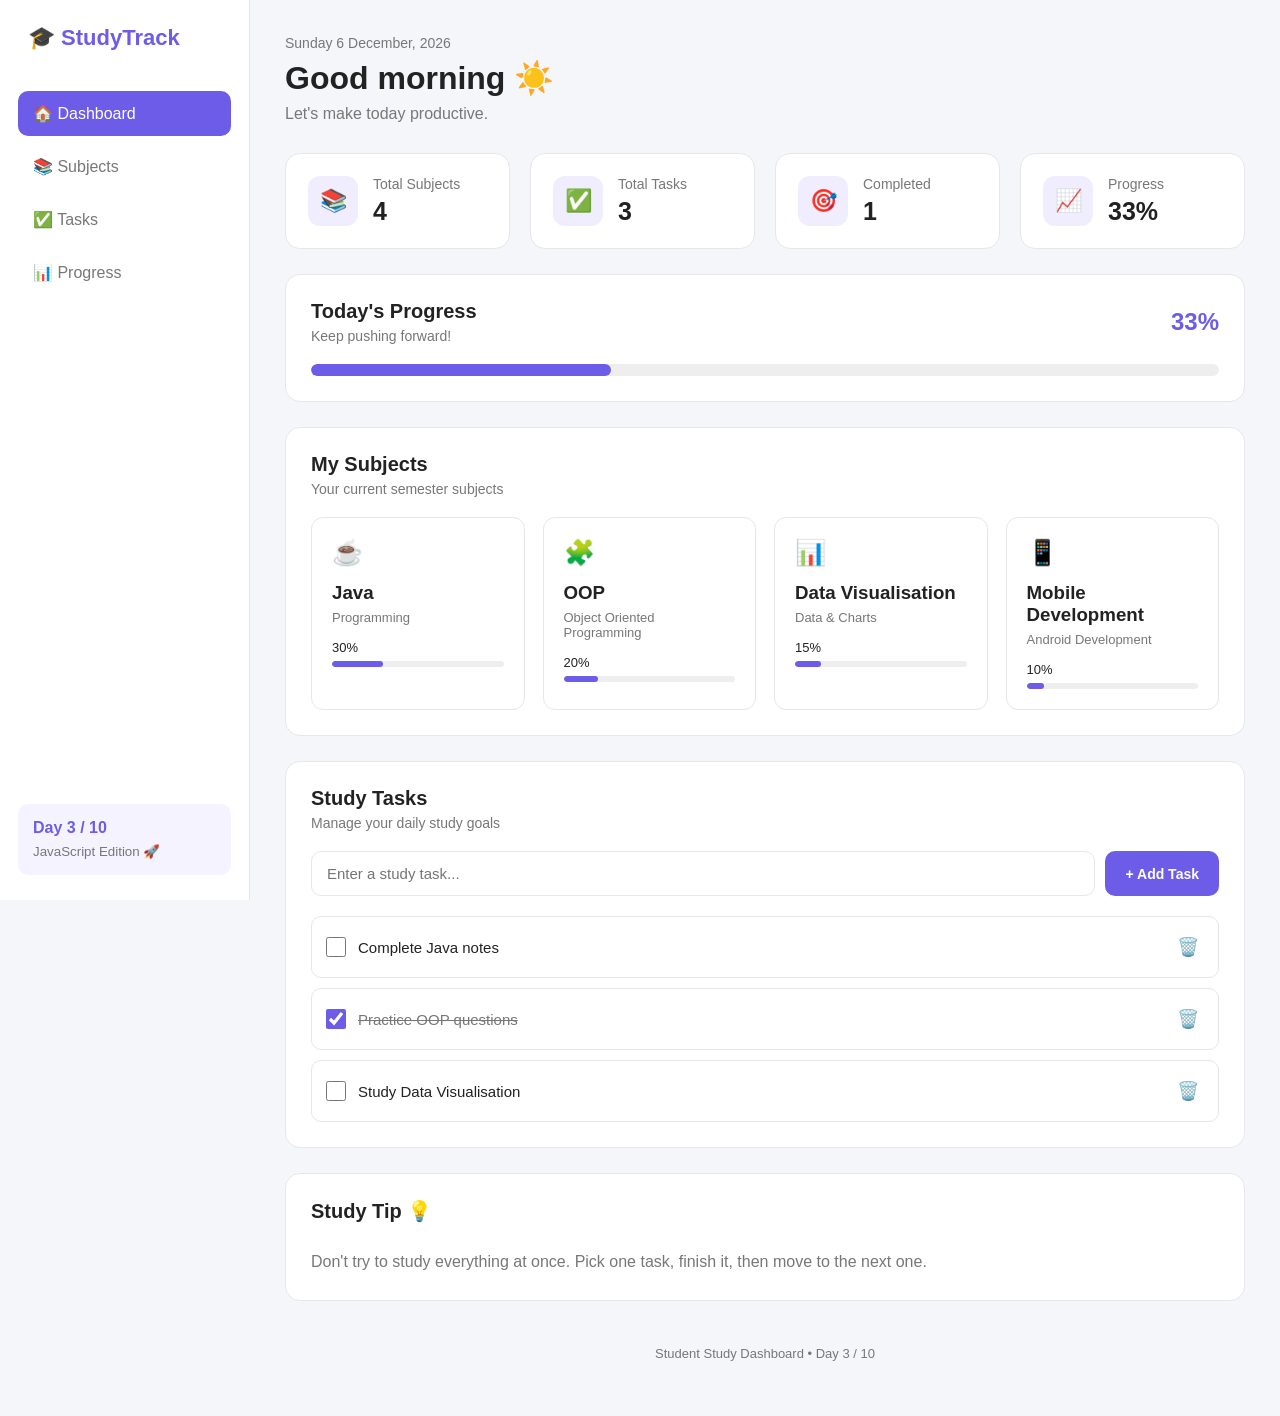
==== index.htm @ 940e969a "feat: add interactive task management with JavaScript" ====
<!DOCTYPE html>
<html lang="en">

<head>
    <meta charset="UTF-8">

    <meta name="viewport" content="width=device-width, initial-scale=1.0">

    <title>Student Study Dashboard</title>

    <link rel="stylesheet" href="css/style.css">
</head>

<body>

    <div class="dashboard">

        <!-- ================= SIDEBAR ================= -->

        <aside class="sidebar">

            <div class="logo">
                🎓 StudyTrack
            </div>

            <nav class="nav-menu">

                <a href="index.html" class="nav-link active">
                    🏠 Dashboard
                </a>

                <a href="#subjects" class="nav-link">
                    📚 Subjects
                </a>

                <a href="#tasks" class="nav-link">
                    ✅ Tasks
                </a>

                <a href="progress.html" class="nav-link">
                    📊 Progress
                </a>

            </nav>

            <div class="sidebar-footer">
                <p>Day 3 / 10</p>
                <small>JavaScript Edition 🚀</small>
            </div>

        </aside>


        <!-- ================= MAIN CONTENT ================= -->

        <main class="main-content">

            <!-- Header -->

            <header class="header">

                <div>

                    <p class="date" id="currentDate">
                        Loading date...
                    </p>

                    <h1 id="welcomeMessage">
                        Welcome back 👋
                    </h1>

                    <p class="subtitle">
                        Let's make today productive.
                    </p>

                </div>

            </header>


            <!-- ================= STATS ================= -->

            <section class="stats-grid">

                <div class="stat-card">

                    <div class="stat-icon">
                        📚
                    </div>

                    <div>
                        <p>Total Subjects</p>

                        <h2 id="subjectCount">
                            4
                        </h2>
                    </div>

                </div>


                <div class="stat-card">

                    <div class="stat-icon">
                        ✅
                    </div>

                    <div>
                        <p>Total Tasks</p>

                        <h2 id="taskCount">
                            0
                        </h2>
                    </div>

                </div>


                <div class="stat-card">

                    <div class="stat-icon">
                        🎯
                    </div>

                    <div>
                        <p>Completed</p>

                        <h2 id="completedCount">
                            0
                        </h2>
                    </div>

                </div>


                <div class="stat-card">

                    <div class="stat-icon">
                        📈
                    </div>

                    <div>
                        <p>Progress</p>

                        <h2 id="progressPercentage">
                            0%
                        </h2>
                    </div>

                </div>

            </section>


            <!-- ================= PROGRESS ================= -->

            <section class="card progress-card">

                <div class="card-header">

                    <div>

                        <h2>
                            Today's Progress
                        </h2>

                        <p>
                            Keep pushing forward!
                        </p>

                    </div>

                    <span id="progressText">
                        0%
                    </span>

                </div>

                <div class="progress-bar">

                    <div class="progress-fill" id="progressFill"></div>

                </div>

            </section>


            <!-- ================= SUBJECTS ================= -->

            <section class="card" id="subjects">

                <div class="card-header">

                    <div>

                        <h2>
                            My Subjects
                        </h2>

                        <p>
                            Your current semester subjects
                        </p>

                    </div>

                </div>


                <div class="subject-grid">

                    <div class="subject-card">

                        <div class="subject-icon">
                            ☕
                        </div>

                        <h3>
                            Java
                        </h3>

                        <p>
                            Programming
                        </p>

                        <div class="subject-progress">

                            <span>
                                30%
                            </span>

                            <div class="mini-progress">

                                <div class="mini-progress-fill" style="width: 30%"></div>

                            </div>

                        </div>

                    </div>


                    <div class="subject-card">

                        <div class="subject-icon">
                            🧩
                        </div>

                        <h3>
                            OOP
                        </h3>

                        <p>
                            Object Oriented Programming
                        </p>

                        <div class="subject-progress">

                            <span>
                                20%
                            </span>

                            <div class="mini-progress">

                                <div class="mini-progress-fill" style="width: 20%"></div>

                            </div>

                        </div>

                    </div>


                    <div class="subject-card">

                        <div class="subject-icon">
                            📊
                        </div>

                        <h3>
                            Data Visualisation
                        </h3>

                        <p>
                            Data & Charts
                        </p>

                        <div class="subject-progress">

                            <span>
                                15%
                            </span>

                            <div class="mini-progress">

                                <div class="mini-progress-fill" style="width: 15%"></div>

                            </div>

                        </div>

                    </div>


                    <div class="subject-card">

                        <div class="subject-icon">
                            📱
                        </div>

                        <h3>
                            Mobile Development
                        </h3>

                        <p>
                            Android Development
                        </p>

                        <div class="subject-progress">

                            <span>
                                10%
                            </span>

                            <div class="mini-progress">

                                <div class="mini-progress-fill" style="width: 10%"></div>

                            </div>

                        </div>

                    </div>

                </div>

            </section>


            <!-- ================= TASKS ================= -->

            <section class="card" id="tasks">

                <div class="card-header">

                    <div>

                        <h2>
                            Study Tasks
                        </h2>

                        <p>
                            Manage your daily study goals
                        </p>

                    </div>

                </div>


                <!-- Add Task -->

                <div class="task-input-container">

                    <input type="text" id="taskInput" placeholder="Enter a study task...">

                    <button id="addTaskButton" class="primary-button">
                        + Add Task
                    </button>

                </div>


                <!-- Task List -->

                <div id="taskList" class="task-list">

                </div>

                <p id="emptyMessage" class="empty-message">
                    No tasks yet. Add your first study task! 📚
                </p>

            </section>


            <!-- ================= QUICK INFO ================= -->

            <section class="card">

                <div class="card-header">

                    <div>

                        <h2>
                            Study Tip 💡
                        </h2>

                    </div>

                </div>

                <p class="study-tip">
                    Don't try to study everything at once.
                    Pick one task, finish it, then move to
                    the next one.
                </p>

            </section>


            <footer class="footer">

                <p>
                    Student Study Dashboard • Day 3 / 10
                </p>

            </footer>

        </main>

    </div>


    <!-- JavaScript -->

    <script src="js/script.js"></script>

</body>

</html>
---- css/style.css ----
/* =====================================================
   RESET
===================================================== */

* {
    margin: 0;
    padding: 0;
    box-sizing: border-box;
}


/* =====================================================
   ROOT VARIABLES
===================================================== */

:root {

    --primary: #6c5ce7;
    --primary-dark: #5849d6;

    --background: #f5f6fa;

    --white: #ffffff;

    --text-primary: #222222;
    --text-secondary: #777777;

    --border: #e5e7eb;

    --success: #27ae60;

    --danger: #e74c3c;

    --sidebar-width: 250px;
}


/* =====================================================
   BODY
===================================================== */

body {

    font-family:
        Arial,
        Helvetica,
        sans-serif;

    background: var(--background);

    color: var(--text-primary);

    min-height: 100vh;
}


/* =====================================================
   DASHBOARD LAYOUT
===================================================== */

.dashboard {

    display: flex;

    min-height: 100vh;
}


/* =====================================================
   SIDEBAR
===================================================== */

.sidebar {

    width: var(--sidebar-width);

    background: var(--white);

    border-right:
        1px solid var(--border);

    padding: 25px 18px;

    display: flex;

    flex-direction: column;

    position: fixed;

    top: 0;

    left: 0;

    bottom: 0;
}


/* =====================================================
   LOGO
===================================================== */

.logo {

    font-size: 22px;

    font-weight: 700;

    color: var(--primary);

    margin-bottom: 40px;

    padding-left: 10px;
}


/* =====================================================
   NAVIGATION
===================================================== */

.nav-menu {

    display: flex;

    flex-direction: column;

    gap: 8px;
}


.nav-link {

    text-decoration: none;

    color: var(--text-secondary);

    padding: 13px 15px;

    border-radius: 10px;

    transition:
        0.2s ease;
}


.nav-link:hover {

    background:
        #f0edff;

    color:
        var(--primary);
}


.nav-link.active {

    background:
        var(--primary);

    color:
        var(--white);
}


/* =====================================================
   SIDEBAR FOOTER
===================================================== */

.sidebar-footer {

    margin-top: auto;

    padding: 15px;

    background:
        #f5f3ff;

    border-radius: 10px;

    color:
        var(--primary);
}


.sidebar-footer p {

    font-weight: 600;

    margin-bottom: 5px;
}


.sidebar-footer small {

    color:
        var(--text-secondary);
}


/* =====================================================
   MAIN CONTENT
===================================================== */

.main-content {

    margin-left:
        var(--sidebar-width);

    width:
        calc(100% - var(--sidebar-width));

    padding:
        35px;

    max-width:
        1500px;
}


/* =====================================================
   HEADER
===================================================== */

.header {

    margin-bottom: 30px;
}


.date {

    color:
        var(--text-secondary);

    font-size: 14px;

    margin-bottom: 8px;
}


.header h1 {

    font-size: 32px;

    margin-bottom: 8px;
}


.subtitle {

    color:
        var(--text-secondary);
}


/* =====================================================
   STATS
===================================================== */

.stats-grid {

    display: grid;

    grid-template-columns:
        repeat(4, 1fr);

    gap: 20px;

    margin-bottom: 25px;
}


.stat-card {

    background:
        var(--white);

    padding: 22px;

    border-radius: 15px;

    border:
        1px solid var(--border);

    display: flex;

    align-items: center;

    gap: 15px;

    transition:
        transform 0.2s ease,
        box-shadow 0.2s ease;
}


.stat-card:hover {

    transform:
        translateY(-3px);

    box-shadow:
        0 10px 25px rgba(0, 0, 0, 0.06);
}


.stat-icon {

    width: 50px;

    height: 50px;

    display: flex;

    align-items: center;

    justify-content: center;

    background:
        #f0edff;

    border-radius: 12px;

    font-size: 22px;
}


.stat-card p {

    color:
        var(--text-secondary);

    font-size: 14px;

    margin-bottom: 5px;
}


.stat-card h2 {

    font-size: 25px;
}


/* =====================================================
   CARD
===================================================== */

.card {

    background:
        var(--white);

    padding: 25px;

    border-radius: 15px;

    border:
        1px solid var(--border);

    margin-bottom: 25px;
}


.card-header {

    display: flex;

    justify-content: space-between;

    align-items: center;

    margin-bottom: 20px;
}


.card-header h2 {

    font-size: 20px;

    margin-bottom: 5px;
}


.card-header p {

    color:
        var(--text-secondary);

    font-size: 14px;
}


/* =====================================================
   PROGRESS
===================================================== */

.progress-card {

    margin-bottom: 25px;
}


#progressText {

    font-size: 24px;

    font-weight: 700;

    color:
        var(--primary);
}


.progress-bar {

    width: 100%;

    height: 12px;

    background:
        #eeeeee;

    border-radius: 20px;

    overflow: hidden;
}


.progress-fill {

    height: 100%;

    width: 0%;

    background:
        var(--primary);

    border-radius: 20px;

    transition:
        width 0.4s ease;
}


/* =====================================================
   SUBJECTS
===================================================== */

.subject-grid {

    display: grid;

    grid-template-columns:
        repeat(4, 1fr);

    gap: 18px;
}


.subject-card {

    padding: 20px;

    border:
        1px solid var(--border);

    border-radius: 12px;

    transition:
        0.2s ease;
}


.subject-card:hover {

    transform:
        translateY(-3px);

    border-color:
        var(--primary);
}


.subject-icon {

    font-size: 25px;

    margin-bottom: 15px;
}


.subject-card h3 {

    margin-bottom: 6px;
}


.subject-card p {

    color:
        var(--text-secondary);

    font-size: 13px;

    margin-bottom: 15px;
}


.subject-progress {

    display: flex;

    flex-direction: column;

    gap: 6px;

    font-size: 13px;
}


.mini-progress {

    width: 100%;

    height: 6px;

    background:
        #eeeeee;

    border-radius: 10px;

    overflow: hidden;
}


.mini-progress-fill {

    height: 100%;

    background:
        var(--primary);

    border-radius: 10px;
}


/* =====================================================
   TASK INPUT
===================================================== */

.task-input-container {

    display: flex;

    gap: 10px;

    margin-bottom: 20px;
}


#taskInput {

    flex: 1;

    padding: 13px 15px;

    border:
        1px solid var(--border);

    border-radius: 10px;

    outline: none;

    font-size: 15px;
}


#taskInput:focus {

    border-color:
        var(--primary);
}


.primary-button {

    border: none;

    background:
        var(--primary);

    color:
        var(--white);

    padding:
        0 20px;

    border-radius: 10px;

    cursor: pointer;

    font-size: 14px;

    font-weight: 600;

    transition:
        0.2s ease;
}


.primary-button:hover {

    background:
        var(--primary-dark);
}


/* =====================================================
   TASK LIST
===================================================== */

.task-list {

    display: flex;

    flex-direction: column;

    gap: 10px;
}


.task-item {

    display: flex;

    align-items: center;

    gap: 12px;

    padding: 14px;

    border:
        1px solid var(--border);

    border-radius: 10px;

    transition:
        0.2s ease;
}


.task-item:hover {

    background:
        #fafafa;
}


.task-checkbox {

    width: 20px;

    height: 20px;

    cursor: pointer;

    accent-color:
        var(--primary);
}


.task-title {

    flex: 1;

    font-size: 15px;
}


.task-item.completed .task-title {

    text-decoration:
        line-through;

    color:
        var(--text-secondary);
}


.delete-task {

    border: none;

    background: transparent;

    color:
        var(--danger);

    cursor: pointer;

    font-size: 18px;

    padding: 5px;
}


.delete-task:hover {

    opacity: 0.7;
}


.empty-message {

    text-align: center;

    color:
        var(--text-secondary);

    padding: 20px;

    display: none;
}


/* =====================================================
   STUDY TIP
===================================================== */

.study-tip {

    line-height: 1.7;

    color:
        var(--text-secondary);
}


/* =====================================================
   FOOTER
===================================================== */

.footer {

    text-align: center;

    color:
        var(--text-secondary);

    padding:
        20px;

    font-size: 13px;
}


/* =====================================================
   RESPONSIVE DESIGN
===================================================== */

@media (max-width: 1100px) {

    .stats-grid {

        grid-template-columns:
            repeat(2, 1fr);
    }


    .subject-grid {

        grid-template-columns:
            repeat(2, 1fr);
    }

}


@media (max-width: 768px) {

    .sidebar {

        position: relative;

        width: 100%;

        height: auto;

        border-right: none;

        border-bottom:
            1px solid var(--border);
    }


    .dashboard {

        flex-direction: column;
    }


    .main-content {

        margin-left: 0;

        width: 100%;

        padding: 20px;
    }


    .nav-menu {

        flex-direction: row;

        flex-wrap: wrap;
    }


    .sidebar-footer {

        margin-top: 20px;
    }

}


@media (max-width: 600px) {

    .stats-grid {

        grid-template-columns:
            1fr;
    }


    .subject-grid {

        grid-template-columns:
            1fr;
    }


    .task-input-container {

        flex-direction: column;
    }


    .primary-button {

        padding: 13px;
    }


    .header h1 {

        font-size: 25px;
    }


    .card {

        padding: 18px;
    }

}
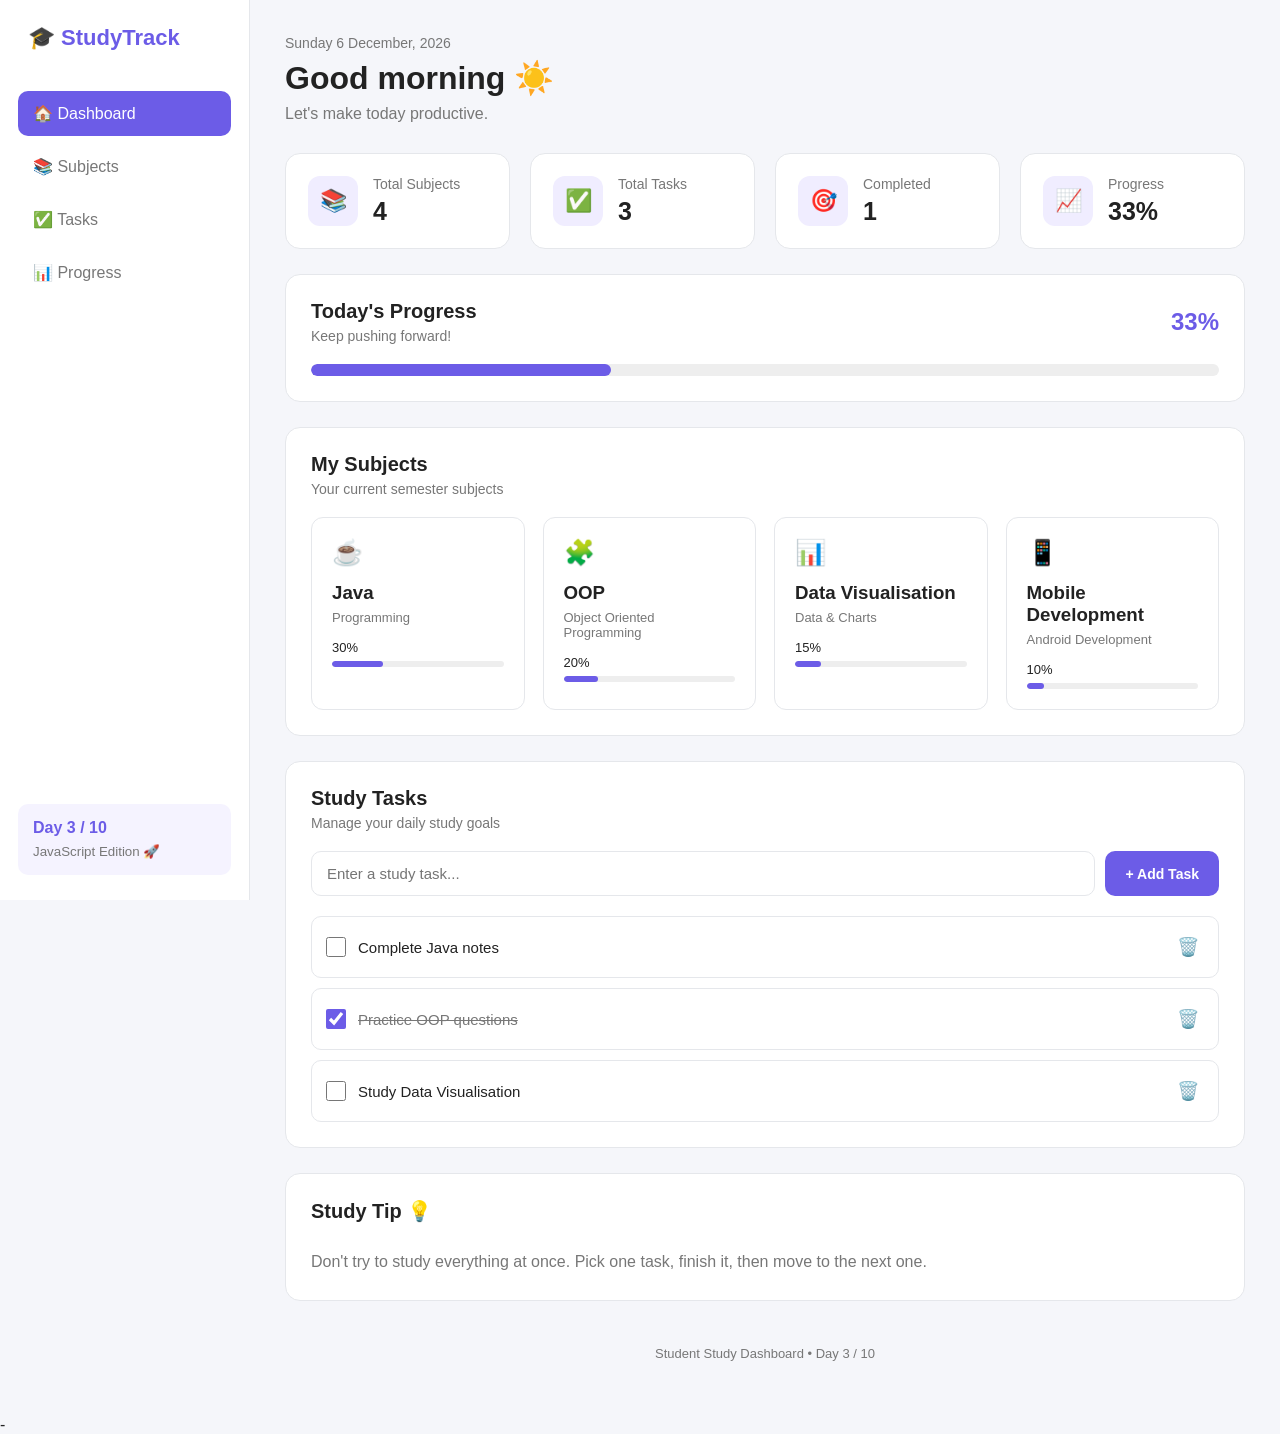
==== commit 31c7af23: "feat: add JavaScript task management and progress tracking" ====
--- a/index.htm
+++ b/index.htm
@@ -427,4 +427,4 @@
 
 </body>
 
-</html>+</html>-
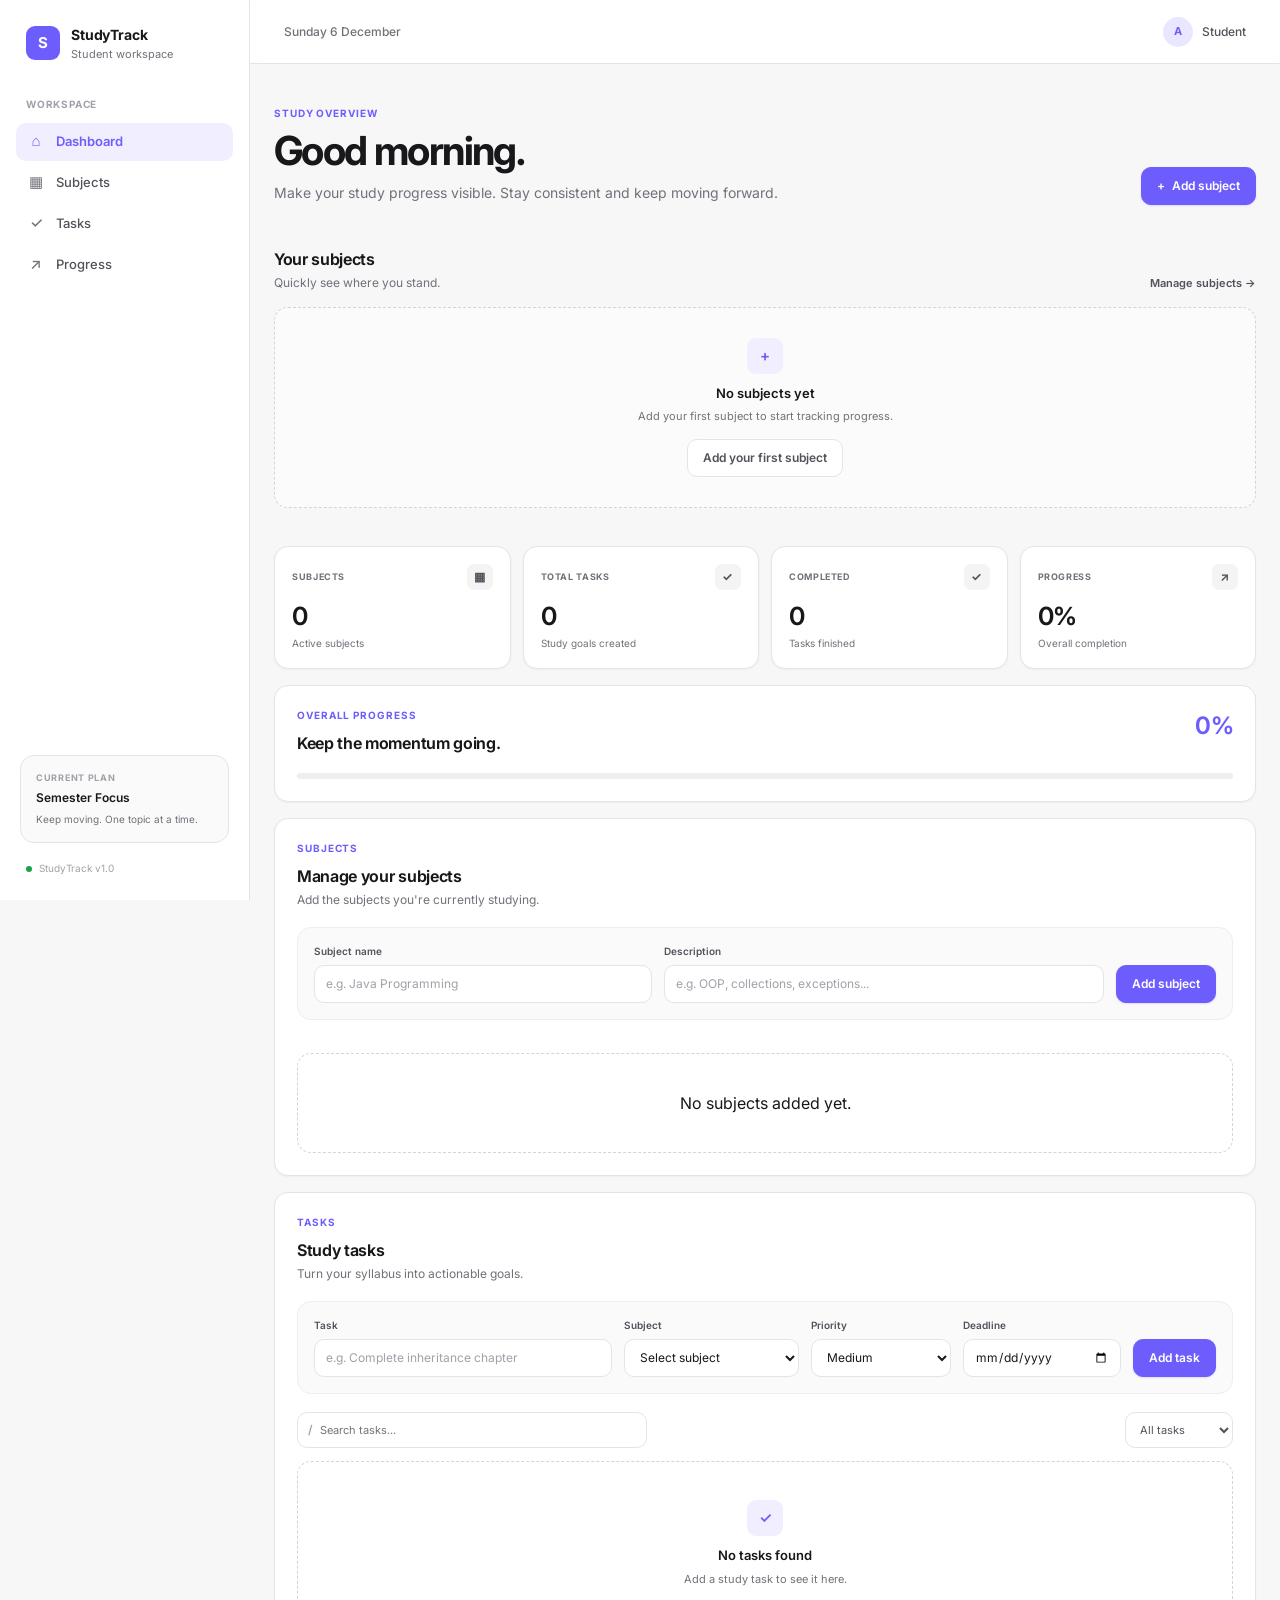
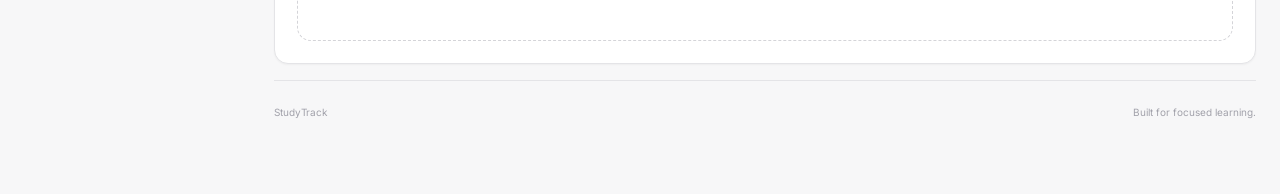
==== commit 7510566f: "feat: add progress tracking page" ====
--- a/index.htm
+++ b/index.htm
@@ -6,425 +6,649 @@
 
     <meta name="viewport" content="width=device-width, initial-scale=1.0">
 
-    <title>Student Study Dashboard</title>
+    <meta name="description" content="Student Study Dashboard - Organize subjects, tasks and study progress.">
+
+    <title>StudyTrack — Student Dashboard</title>
+
+    <link rel="preconnect" href="https://fonts.googleapis.com">
+
+    <link rel="preconnect" href="https://fonts.gstatic.com" crossorigin>
+
+    <link href="https://fonts.googleapis.com/css2?family=Inter:wght@400;500;600;700&display=swap" rel="stylesheet">
 
     <link rel="stylesheet" href="css/style.css">
 </head>
 
+
 <body>
 
-    <div class="dashboard">
+    <div class="app">
+
 
         <!-- ================= SIDEBAR ================= -->
 
         <aside class="sidebar">
 
-            <div class="logo">
-                🎓 StudyTrack
+            <div class="brand">
+
+                <div class="brand-mark">
+                    S
+                </div>
+
+                <div>
+
+                    <strong>
+                        StudyTrack
+                    </strong>
+
+                    <span>
+                        Student workspace
+                    </span>
+
+                </div>
+
             </div>
 
-            <nav class="nav-menu">
-
-                <a href="index.html" class="nav-link active">
-                    🏠 Dashboard
+
+            <nav class="navigation">
+
+                <p class="nav-label">
+                    WORKSPACE
+                </p>
+
+                <a href="#dashboard" class="nav-item active">
+                    <span>⌂</span>
+                    Dashboard
                 </a>
 
-                <a href="#subjects" class="nav-link">
-                    📚 Subjects
+
+                <a href="#subjects" class="nav-item">
+                    <span>▦</span>
+                    Subjects
                 </a>
 
-                <a href="#tasks" class="nav-link">
-                    ✅ Tasks
+
+                <a href="#tasks" class="nav-item">
+                    <span>✓</span>
+                    Tasks
                 </a>
 
-                <a href="progress.html" class="nav-link">
-                    📊 Progress
+
+                <a href="progress.html" class="nav-item">
+                    <span>↗</span>
+                    Progress
                 </a>
 
             </nav>
 
-            <div class="sidebar-footer">
-                <p>Day 3 / 10</p>
-                <small>JavaScript Edition 🚀</small>
+
+            <div class="sidebar-bottom">
+
+                <div class="semester-card">
+
+                    <span>
+                        CURRENT PLAN
+                    </span>
+
+                    <strong>
+                        Semester Focus
+                    </strong>
+
+                    <small>
+                        Keep moving. One topic at a time.
+                    </small>
+
+                </div>
+
+
+                <div class="sidebar-footer">
+
+                    <span class="status-dot"></span>
+
+                    <span>
+                        StudyTrack v1.0
+                    </span>
+
+                </div>
+
             </div>
 
         </aside>
 
 
-        <!-- ================= MAIN CONTENT ================= -->
-
-        <main class="main-content">
-
-            <!-- Header -->
-
-            <header class="header">
-
-                <div>
-
-                    <p class="date" id="currentDate">
-                        Loading date...
-                    </p>
-
-                    <h1 id="welcomeMessage">
-                        Welcome back 👋
-                    </h1>
-
-                    <p class="subtitle">
-                        Let's make today productive.
-                    </p>
+
+        <!-- ================= MAIN ================= -->
+
+        <main class="main">
+
+
+            <!-- ================= TOPBAR ================= -->
+
+            <header class="topbar">
+
+                <button class="mobile-menu" id="mobileMenu" aria-label="Open menu">
+                    ☰
+                </button>
+
+
+                <div class="topbar-title">
+
+                    <span id="currentDate">
+                        Loading...
+                    </span>
 
                 </div>
 
+
+                <button class="profile-button" type="button">
+
+                    <span class="avatar">
+                        A
+                    </span>
+
+                    <span class="profile-name">
+                        Student
+                    </span>
+
+                </button>
+
             </header>
 
 
-            <!-- ================= STATS ================= -->
-
-            <section class="stats-grid">
-
-                <div class="stat-card">
-
-                    <div class="stat-icon">
-                        📚
-                    </div>
+
+            <!-- ================= CONTENT ================= -->
+
+            <div class="content">
+
+
+                <!-- ================= HERO ================= -->
+
+                <section class="welcome" id="dashboard">
 
                     <div>
-                        <p>Total Subjects</p>
-
-                        <h2 id="subjectCount">
-                            4
-                        </h2>
-                    </div>
-
-                </div>
-
-
-                <div class="stat-card">
-
-                    <div class="stat-icon">
-                        ✅
-                    </div>
-
-                    <div>
-                        <p>Total Tasks</p>
-
-                        <h2 id="taskCount">
+
+                        <span class="eyebrow">
+                            STUDY OVERVIEW
+                        </span>
+
+                        <h1 id="welcomeMessage">
+                            Good evening.
+                        </h1>
+
+                        <p>
+                            Make your study progress visible.
+                            Stay consistent and keep moving forward.
+                        </p>
+
+                    </div>
+
+
+                    <button class="primary-button" id="heroAddSubject">
+                        <span>+</span>
+                        Add subject
+                    </button>
+
+                </section>
+
+
+
+                <!-- ================= SUBJECTS ================= -->
+
+                <section class="section">
+
+
+                    <div class="section-heading">
+
+                        <div>
+
+                            <h2>
+                                Your subjects
+                            </h2>
+
+                            <p>
+                                Quickly see where you stand.
+                            </p>
+
+                        </div>
+
+
+                        <a href="#subjects" class="text-button">
+                            Manage subjects →
+                        </a>
+
+                    </div>
+
+
+                    <div class="subject-grid" id="quickSubjectList">
+                    </div>
+
+
+                    <div class="empty-state" id="quickEmptyMessage">
+
+                        <div class="empty-icon">
+                            +
+                        </div>
+
+                        <strong>
+                            No subjects yet
+                        </strong>
+
+                        <p>
+                            Add your first subject to start tracking progress.
+                        </p>
+
+                        <button class="secondary-button" id="emptyAddSubject">
+                            Add your first subject
+                        </button>
+
+                    </div>
+
+                </section>
+
+
+
+                <!-- ================= STATS ================= -->
+
+                <section class="stats-grid">
+
+
+                    <article class="stat-card">
+
+                        <div class="stat-top">
+
+                            <span>
+                                SUBJECTS
+                            </span>
+
+                            <span class="stat-icon">
+                                ▦
+                            </span>
+
+                        </div>
+
+                        <strong id="subjectCount">
                             0
-                        </h2>
-                    </div>
-
-                </div>
-
-
-                <div class="stat-card">
-
-                    <div class="stat-icon">
-                        🎯
-                    </div>
-
-                    <div>
-                        <p>Completed</p>
-
-                        <h2 id="completedCount">
+                        </strong>
+
+                        <p>
+                            Active subjects
+                        </p>
+
+                    </article>
+
+
+                    <article class="stat-card">
+
+                        <div class="stat-top">
+
+                            <span>
+                                TOTAL TASKS
+                            </span>
+
+                            <span class="stat-icon">
+                                ✓
+                            </span>
+
+                        </div>
+
+                        <strong id="taskCount">
                             0
-                        </h2>
-                    </div>
-
-                </div>
-
-
-                <div class="stat-card">
-
-                    <div class="stat-icon">
-                        📈
-                    </div>
-
-                    <div>
-                        <p>Progress</p>
-
-                        <h2 id="progressPercentage">
+                        </strong>
+
+                        <p>
+                            Study goals created
+                        </p>
+
+                    </article>
+
+
+                    <article class="stat-card">
+
+                        <div class="stat-top">
+
+                            <span>
+                                COMPLETED
+                            </span>
+
+                            <span class="stat-icon">
+                                ✓
+                            </span>
+
+                        </div>
+
+                        <strong id="completedCount">
+                            0
+                        </strong>
+
+                        <p>
+                            Tasks finished
+                        </p>
+
+                    </article>
+
+
+                    <article class="stat-card">
+
+                        <div class="stat-top">
+
+                            <span>
+                                PROGRESS
+                            </span>
+
+                            <span class="stat-icon">
+                                ↗
+                            </span>
+
+                        </div>
+
+                        <strong id="progressPercentage">
                             0%
-                        </h2>
-                    </div>
-
-                </div>
-
-            </section>
-
-
-            <!-- ================= PROGRESS ================= -->
-
-            <section class="card progress-card">
-
-                <div class="card-header">
-
-                    <div>
-
-                        <h2>
-                            Today's Progress
-                        </h2>
+                        </strong>
 
                         <p>
-                            Keep pushing forward!
+                            Overall completion
                         </p>
 
-                    </div>
-
-                    <span id="progressText">
-                        0%
-                    </span>
-
-                </div>
-
-                <div class="progress-bar">
-
-                    <div class="progress-fill" id="progressFill"></div>
-
-                </div>
-
-            </section>
-
-
-            <!-- ================= SUBJECTS ================= -->
-
-            <section class="card" id="subjects">
-
-                <div class="card-header">
-
-                    <div>
-
-                        <h2>
-                            My Subjects
-                        </h2>
+                    </article>
+
+                </section>
+
+
+
+                <!-- ================= PROGRESS ================= -->
+
+                <section class="panel">
+
+
+                    <div class="panel-header">
+
+                        <div>
+
+                            <span class="eyebrow">
+                                OVERALL PROGRESS
+                            </span>
+
+                            <h2>
+                                Keep the momentum going.
+                            </h2>
+
+                        </div>
+
+
+                        <strong id="progressText" class="progress-value">
+                            0%
+                        </strong>
+
+                    </div>
+
+
+                    <div class="progress-track">
+
+                        <div class="progress-fill" id="progressFill">
+                        </div>
+
+                    </div>
+
+                </section>
+
+
+
+                <!-- ================= MANAGE SUBJECTS ================= -->
+
+                <section class="panel" id="subjects">
+
+                    <div class="panel-header">
+
+                        <div>
+
+                            <span class="eyebrow">
+                                SUBJECTS
+                            </span>
+
+                            <h2>
+                                Manage your subjects
+                            </h2>
+
+                            <p>
+                                Add the subjects you're currently studying.
+                            </p>
+
+                        </div>
+
+                    </div>
+
+
+                    <form class="subject-form" id="subjectForm">
+
+                        <div class="input-group">
+
+                            <label for="subjectNameInput">
+                                Subject name
+                            </label>
+
+                            <input type="text" id="subjectNameInput" placeholder="e.g. Java Programming"
+                                autocomplete="off">
+
+                        </div>
+
+
+                        <div class="input-group">
+
+                            <label for="subjectDescriptionInput">
+                                Description
+                            </label>
+
+                            <input type="text" id="subjectDescriptionInput"
+                                placeholder="e.g. OOP, collections, exceptions..." autocomplete="off">
+
+                        </div>
+
+
+                        <button type="submit" class="primary-button">
+                            Add subject
+                        </button>
+
+                    </form>
+
+
+                    <div class="manage-subject-grid" id="subjectList">
+                    </div>
+
+
+                    <div class="empty-state small" id="emptySubjectMessage">
+                        No subjects added yet.
+                    </div>
+
+                </section>
+
+
+
+                <!-- ================= TASKS ================= -->
+
+                <section class="panel" id="tasks">
+
+                    <div class="panel-header">
+
+                        <div>
+
+                            <span class="eyebrow">
+                                TASKS
+                            </span>
+
+                            <h2>
+                                Study tasks
+                            </h2>
+
+                            <p>
+                                Turn your syllabus into actionable goals.
+                            </p>
+
+                        </div>
+
+                    </div>
+
+
+                    <form class="task-form" id="taskForm">
+
+                        <div class="input-group task-main-input">
+
+                            <label for="taskInput">
+                                Task
+                            </label>
+
+                            <input type="text" id="taskInput" placeholder="e.g. Complete inheritance chapter">
+
+                        </div>
+
+
+                        <div class="input-group">
+
+                            <label for="subjectInput">
+                                Subject
+                            </label>
+
+                            <select id="subjectInput">
+
+                                <option value="">
+                                    Select subject
+                                </option>
+
+                            </select>
+
+                        </div>
+
+
+                        <div class="input-group">
+
+                            <label for="priorityInput">
+                                Priority
+                            </label>
+
+                            <select id="priorityInput">
+
+                                <option value="Low">
+                                    Low
+                                </option>
+
+                                <option value="Medium" selected>
+                                    Medium
+                                </option>
+
+                                <option value="High">
+                                    High
+                                </option>
+
+                            </select>
+
+                        </div>
+
+
+                        <div class="input-group">
+
+                            <label for="deadlineInput">
+                                Deadline
+                            </label>
+
+                            <input type="date" id="deadlineInput">
+
+                        </div>
+
+
+                        <button type="submit" class="primary-button">
+                            Add task
+                        </button>
+
+                    </form>
+
+
+
+                    <!-- TASK FILTER -->
+
+                    <div class="task-toolbar">
+
+                        <div class="search-box">
+
+                            <span>
+                                /
+                            </span>
+
+                            <input type="search" id="searchInput" placeholder="Search tasks...">
+
+                        </div>
+
+
+                        <select id="filterInput">
+
+                            <option value="all">
+                                All tasks
+                            </option>
+
+                            <option value="pending">
+                                Pending
+                            </option>
+
+                            <option value="completed">
+                                Completed
+                            </option>
+
+                            <option value="high">
+                                High priority
+                            </option>
+
+                        </select>
+
+                    </div>
+
+
+                    <div class="task-list" id="taskList">
+                    </div>
+
+
+                    <div class="empty-state" id="emptyMessage">
+
+                        <div class="empty-icon">
+                            ✓
+                        </div>
+
+                        <strong>
+                            No tasks found
+                        </strong>
 
                         <p>
-                            Your current semester subjects
+                            Add a study task to see it here.
                         </p>
 
                     </div>
 
-                </div>
-
-
-                <div class="subject-grid">
-
-                    <div class="subject-card">
-
-                        <div class="subject-icon">
-                            ☕
-                        </div>
-
-                        <h3>
-                            Java
-                        </h3>
-
-                        <p>
-                            Programming
-                        </p>
-
-                        <div class="subject-progress">
-
-                            <span>
-                                30%
-                            </span>
-
-                            <div class="mini-progress">
-
-                                <div class="mini-progress-fill" style="width: 30%"></div>
-
-                            </div>
-
-                        </div>
-
-                    </div>
-
-
-                    <div class="subject-card">
-
-                        <div class="subject-icon">
-                            🧩
-                        </div>
-
-                        <h3>
-                            OOP
-                        </h3>
-
-                        <p>
-                            Object Oriented Programming
-                        </p>
-
-                        <div class="subject-progress">
-
-                            <span>
-                                20%
-                            </span>
-
-                            <div class="mini-progress">
-
-                                <div class="mini-progress-fill" style="width: 20%"></div>
-
-                            </div>
-
-                        </div>
-
-                    </div>
-
-
-                    <div class="subject-card">
-
-                        <div class="subject-icon">
-                            📊
-                        </div>
-
-                        <h3>
-                            Data Visualisation
-                        </h3>
-
-                        <p>
-                            Data & Charts
-                        </p>
-
-                        <div class="subject-progress">
-
-                            <span>
-                                15%
-                            </span>
-
-                            <div class="mini-progress">
-
-                                <div class="mini-progress-fill" style="width: 15%"></div>
-
-                            </div>
-
-                        </div>
-
-                    </div>
-
-
-                    <div class="subject-card">
-
-                        <div class="subject-icon">
-                            📱
-                        </div>
-
-                        <h3>
-                            Mobile Development
-                        </h3>
-
-                        <p>
-                            Android Development
-                        </p>
-
-                        <div class="subject-progress">
-
-                            <span>
-                                10%
-                            </span>
-
-                            <div class="mini-progress">
-
-                                <div class="mini-progress-fill" style="width: 10%"></div>
-
-                            </div>
-
-                        </div>
-
-                    </div>
-
-                </div>
-
-            </section>
-
-
-            <!-- ================= TASKS ================= -->
-
-            <section class="card" id="tasks">
-
-                <div class="card-header">
-
-                    <div>
-
-                        <h2>
-                            Study Tasks
-                        </h2>
-
-                        <p>
-                            Manage your daily study goals
-                        </p>
-
-                    </div>
-
-                </div>
-
-
-                <!-- Add Task -->
-
-                <div class="task-input-container">
-
-                    <input type="text" id="taskInput" placeholder="Enter a study task...">
-
-                    <button id="addTaskButton" class="primary-button">
-                        + Add Task
-                    </button>
-
-                </div>
-
-
-                <!-- Task List -->
-
-                <div id="taskList" class="task-list">
-
-                </div>
-
-                <p id="emptyMessage" class="empty-message">
-                    No tasks yet. Add your first study task! 📚
-                </p>
-
-            </section>
-
-
-            <!-- ================= QUICK INFO ================= -->
-
-            <section class="card">
-
-                <div class="card-header">
-
-                    <div>
-
-                        <h2>
-                            Study Tip 💡
-                        </h2>
-
-                    </div>
-
-                </div>
-
-                <p class="study-tip">
-                    Don't try to study everything at once.
-                    Pick one task, finish it, then move to
-                    the next one.
-                </p>
-
-            </section>
-
-
-            <footer class="footer">
-
-                <p>
-                    Student Study Dashboard • Day 3 / 10
-                </p>
-
-            </footer>
+                </section>
+
+
+
+                <!-- ================= FOOTER ================= -->
+
+                <footer class="footer">
+
+                    <span>
+                        StudyTrack
+                    </span>
+
+                    <span>
+                        Built for focused learning.
+                    </span>
+
+                </footer>
+
+
+            </div>
 
         </main>
 
     </div>
 
 
-    <!-- JavaScript -->
 
     <script src="js/script.js"></script>
 
 </body>
 
-</html>-+</html>
--- a/css/style.css
+++ b/css/style.css
@@ -1,6 +1,12 @@
-/* =====================================================
-   RESET
-===================================================== */
+/* =========================================================
+   STUDYTRACK — DESIGN SYSTEM
+   Modern SaaS / Productivity Dashboard
+   ========================================================= */
+
+
+/* =========================================================
+   1. RESET
+   ========================================================= */
 
 * {
     margin: 0;
@@ -8,861 +14,2564 @@
     box-sizing: border-box;
 }
 
-
-/* =====================================================
-   ROOT VARIABLES
-===================================================== */
+html {
+    scroll-behavior: smooth;
+}
+
+body {
+    min-height: 100vh;
+
+    font-family:
+        "Inter",
+        -apple-system,
+        BlinkMacSystemFont,
+        "Segoe UI",
+        sans-serif;
+
+    background: #f7f7f8;
+    color: #18181b;
+
+    line-height: 1.5;
+
+    -webkit-font-smoothing: antialiased;
+}
+
+button,
+input,
+select,
+textarea {
+    font: inherit;
+}
+
+button {
+    cursor: pointer;
+}
+
+a {
+    color: inherit;
+    text-decoration: none;
+}
+
+img {
+    max-width: 100%;
+    display: block;
+}
+
+
+/* =========================================================
+   2. DESIGN TOKENS
+   ========================================================= */
 
 :root {
 
-    --primary: #6c5ce7;
-    --primary-dark: #5849d6;
-
-    --background: #f5f6fa;
-
-    --white: #ffffff;
-
-    --text-primary: #222222;
-    --text-secondary: #777777;
-
-    --border: #e5e7eb;
-
-    --success: #27ae60;
-
-    --danger: #e74c3c;
-
-    --sidebar-width: 250px;
-}
-
-
-/* =====================================================
-   BODY
-===================================================== */
-
-body {
-
-    font-family:
-        Arial,
-        Helvetica,
-        sans-serif;
-
-    background: var(--background);
-
-    color: var(--text-primary);
-
+    /* Colors */
+
+    --bg:
+        #f7f7f8;
+
+    --surface:
+        #ffffff;
+
+    --surface-subtle:
+        #fafafa;
+
+    --border:
+        #e4e4e7;
+
+    --border-light:
+        #eeeeef;
+
+    --text:
+        #18181b;
+
+    --text-secondary:
+        #52525b;
+
+    --text-muted:
+        #71717a;
+
+    --text-light:
+        #a1a1aa;
+
+    --primary:
+        #6d5dfc;
+
+    --primary-hover:
+        #5b4cf0;
+
+    --primary-soft:
+        #f0eeff;
+
+    --success:
+        #16a34a;
+
+    --success-soft:
+        #ecfdf3;
+
+    --warning:
+        #d97706;
+
+    --warning-soft:
+        #fff7ed;
+
+    --danger:
+        #dc2626;
+
+    --danger-soft:
+        #fef2f2;
+
+
+    /* Radius */
+
+    --radius-sm:
+        6px;
+
+    --radius-md:
+        10px;
+
+    --radius-lg:
+        14px;
+
+    --radius-xl:
+        18px;
+
+
+    /* Shadows */
+
+    --shadow-sm:
+        0 1px 2px rgba(0, 0, 0, 0.04);
+
+    --shadow-md:
+        0 4px 12px rgba(0, 0, 0, 0.06);
+
+
+    /* Layout */
+
+    --sidebar-width:
+        250px;
+
+    --content-max:
+        1180px;
+
+
+    /* Motion */
+
+    --transition:
+        160ms ease;
+
+}
+
+
+/* =========================================================
+   3. APP LAYOUT
+   ========================================================= */
+
+.app {
+    display: flex;
     min-height: 100vh;
 }
 
 
-/* =====================================================
-   DASHBOARD LAYOUT
-===================================================== */
-
-.dashboard {
+/* =========================================================
+   4. SIDEBAR
+   ========================================================= */
+
+.sidebar {
+
+    position: fixed;
+
+    inset:
+        0 auto 0 0;
+
+    width:
+        var(--sidebar-width);
 
     display: flex;
-
-    min-height: 100vh;
-}
-
-
-/* =====================================================
-   SIDEBAR
-===================================================== */
-
-.sidebar {
-
-    width: var(--sidebar-width);
-
-    background: var(--white);
+    flex-direction: column;
+
+    padding:
+        24px 16px;
+
+    background:
+        var(--surface);
 
     border-right:
         1px solid var(--border);
 
-    padding: 25px 18px;
+    z-index:
+        100;
+}
+
+
+/* Brand */
+
+.brand {
 
     display: flex;
-
+    align-items: center;
+
+    gap:
+        11px;
+
+    padding:
+        0 10px;
+
+    margin-bottom:
+        34px;
+}
+
+
+.brand-mark {
+
+    width:
+        34px;
+
+    height:
+        34px;
+
+    display: grid;
+    place-items: center;
+
+    border-radius:
+        9px;
+
+    background:
+        var(--primary);
+
+    color:
+        white;
+
+    font-size:
+        15px;
+
+    font-weight:
+        700;
+}
+
+
+.brand strong {
+
+    display: block;
+
+    font-size:
+        14px;
+
+    font-weight:
+        700;
+
+    letter-spacing:
+        -0.01em;
+}
+
+
+.brand span {
+
+    display: block;
+
+    margin-top:
+        1px;
+
+    color:
+        var(--text-muted);
+
+    font-size:
+        11px;
+}
+
+
+/* Navigation */
+
+.navigation {
+    display: flex;
     flex-direction: column;
 
-    position: fixed;
-
-    top: 0;
-
-    left: 0;
-
-    bottom: 0;
-}
-
-
-/* =====================================================
-   LOGO
-===================================================== */
-
-.logo {
-
-    font-size: 22px;
-
-    font-weight: 700;
-
-    color: var(--primary);
-
-    margin-bottom: 40px;
-
-    padding-left: 10px;
-}
-
-
-/* =====================================================
-   NAVIGATION
-===================================================== */
-
-.nav-menu {
+    gap:
+        3px;
+}
+
+
+.nav-label {
+
+    margin:
+        0 10px 8px;
+
+    color:
+        var(--text-light);
+
+    font-size:
+        10px;
+
+    font-weight:
+        700;
+
+    letter-spacing:
+        0.08em;
+}
+
+
+.nav-item {
 
     display: flex;
-
-    flex-direction: column;
-
-    gap: 8px;
-}
-
-
-.nav-link {
-
-    text-decoration: none;
-
-    color: var(--text-secondary);
-
-    padding: 13px 15px;
-
-    border-radius: 10px;
+    align-items: center;
+
+    gap:
+        11px;
+
+    min-height:
+        38px;
+
+    padding:
+        0 11px;
+
+    border-radius:
+        var(--radius-md);
+
+    color:
+        var(--text-secondary);
+
+    font-size:
+        13px;
+
+    font-weight:
+        500;
 
     transition:
-        0.2s ease;
-}
-
-
-.nav-link:hover {
-
-    background:
-        #f0edff;
+        background var(--transition),
+        color var(--transition);
+}
+
+
+.nav-item span {
+
+    width:
+        18px;
+
+    display:
+        inline-grid;
+
+    place-items:
+        center;
+
+    color:
+        var(--text-muted);
+
+    font-size:
+        15px;
+}
+
+
+.nav-item:hover {
+
+    background:
+        #f4f4f5;
+
+    color:
+        var(--text);
+}
+
+
+.nav-item.active {
+
+    background:
+        var(--primary-soft);
 
     color:
         var(--primary);
-}
-
-
-.nav-link.active {
-
-    background:
+
+    font-weight:
+        600;
+}
+
+
+.nav-item.active span {
+
+    color:
         var(--primary);
-
-    color:
-        var(--white);
-}
-
-
-/* =====================================================
-   SIDEBAR FOOTER
-===================================================== */
+}
+
+
+/* Sidebar bottom */
+
+.sidebar-bottom {
+
+    margin-top:
+        auto;
+}
+
+
+.semester-card {
+
+    padding:
+        15px;
+
+    margin:
+        0 4px 18px;
+
+    border:
+        1px solid var(--border);
+
+    border-radius:
+        var(--radius-lg);
+
+    background:
+        var(--surface-subtle);
+}
+
+
+.semester-card span {
+
+    display:
+        block;
+
+    margin-bottom:
+        5px;
+
+    color:
+        var(--text-light);
+
+    font-size:
+        9px;
+
+    font-weight:
+        700;
+
+    letter-spacing:
+        0.08em;
+}
+
+
+.semester-card strong {
+
+    display:
+        block;
+
+    font-size:
+        12px;
+
+    font-weight:
+        600;
+}
+
+
+.semester-card small {
+
+    display:
+        block;
+
+    margin-top:
+        5px;
+
+    color:
+        var(--text-muted);
+
+    font-size:
+        10px;
+
+    line-height:
+        1.5;
+}
+
 
 .sidebar-footer {
 
-    margin-top: auto;
-
-    padding: 15px;
-
-    background:
-        #f5f3ff;
-
-    border-radius: 10px;
-
-    color:
-        var(--primary);
-}
-
-
-.sidebar-footer p {
-
-    font-weight: 600;
-
-    margin-bottom: 5px;
-}
-
-
-.sidebar-footer small {
-
-    color:
-        var(--text-secondary);
-}
-
-
-/* =====================================================
-   MAIN CONTENT
-===================================================== */
-
-.main-content {
+    display:
+        flex;
+
+    align-items:
+        center;
+
+    gap:
+        7px;
+
+    padding:
+        0 10px;
+
+    color:
+        var(--text-light);
+
+    font-size:
+        10px;
+}
+
+
+.status-dot {
+
+    width:
+        6px;
+
+    height:
+        6px;
+
+    border-radius:
+        50%;
+
+    background:
+        var(--success);
+}
+
+
+/* =========================================================
+   5. MAIN AREA
+   ========================================================= */
+
+.main {
+
+    width:
+        calc(100% - var(--sidebar-width));
 
     margin-left:
         var(--sidebar-width);
 
+    min-height:
+        100vh;
+}
+
+
+/* =========================================================
+   6. TOPBAR
+   ========================================================= */
+
+.topbar {
+
+    height:
+        64px;
+
+    display:
+        flex;
+
+    align-items:
+        center;
+
+    justify-content:
+        space-between;
+
+    padding:
+        0 34px;
+
+    background:
+        rgba(255, 255, 255, 0.9);
+
+    border-bottom:
+        1px solid var(--border);
+
+    position:
+        sticky;
+
+    top:
+        0;
+
+    z-index:
+        50;
+
+    backdrop-filter:
+        blur(8px);
+}
+
+
+.topbar-title {
+
+    color:
+        var(--text-muted);
+
+    font-size:
+        12px;
+
+    font-weight:
+        500;
+}
+
+
+.profile-button {
+
+    display:
+        flex;
+
+    align-items:
+        center;
+
+    gap:
+        9px;
+
+    border:
+        0;
+
+    background:
+        transparent;
+
+    color:
+        var(--text-secondary);
+
+    font-size:
+        12px;
+
+    font-weight:
+        500;
+}
+
+
+.avatar {
+
     width:
-        calc(100% - var(--sidebar-width));
+        30px;
+
+    height:
+        30px;
+
+    display:
+        grid;
+
+    place-items:
+        center;
+
+    border-radius:
+        50%;
+
+    background:
+        #e9e7ff;
+
+    color:
+        var(--primary);
+
+    font-size:
+        11px;
+
+    font-weight:
+        700;
+}
+
+
+.mobile-menu {
+
+    display:
+        none;
+
+    border:
+        0;
+
+    background:
+        transparent;
+
+    font-size:
+        21px;
+
+    color:
+        var(--text);
+}
+
+
+/* =========================================================
+   7. CONTENT
+   ========================================================= */
+
+.content {
+
+    width:
+        min(calc(100% - 48px),
+            var(--content-max));
+
+    margin:
+        0 auto;
 
     padding:
-        35px;
+        42px 0 50px;
+}
+
+
+/* =========================================================
+   8. WELCOME / HERO
+   ========================================================= */
+
+.welcome {
+
+    display:
+        flex;
+
+    align-items:
+        flex-end;
+
+    justify-content:
+        space-between;
+
+    gap:
+        30px;
+
+    margin-bottom:
+        42px;
+}
+
+
+.eyebrow {
+
+    display:
+        block;
+
+    margin-bottom:
+        8px;
+
+    color:
+        var(--primary);
+
+    font-size:
+        10px;
+
+    font-weight:
+        700;
+
+    letter-spacing:
+        0.09em;
+}
+
+
+.welcome h1 {
+
+    margin-bottom:
+        8px;
+
+    color:
+        var(--text);
+
+    font-size:
+        clamp(28px, 4vw, 40px);
+
+    line-height:
+        1.1;
+
+    letter-spacing:
+        -0.04em;
+}
+
+
+.welcome p {
 
     max-width:
-        1500px;
-}
-
-
-/* =====================================================
-   HEADER
-===================================================== */
-
-.header {
-
-    margin-bottom: 30px;
-}
-
-
-.date {
+        560px;
+
+    color:
+        var(--text-muted);
+
+    font-size:
+        14px;
+
+    line-height:
+        1.7;
+}
+
+
+/* =========================================================
+   9. BUTTONS
+   ========================================================= */
+
+.primary-button,
+.secondary-button {
+
+    min-height:
+        38px;
+
+    display:
+        inline-flex;
+
+    align-items:
+        center;
+
+    justify-content:
+        center;
+
+    gap:
+        7px;
+
+    padding:
+        0 15px;
+
+    border-radius:
+        var(--radius-md);
+
+    font-size:
+        12px;
+
+    font-weight:
+        600;
+
+    transition:
+        transform var(--transition),
+        background var(--transition),
+        border-color var(--transition),
+        box-shadow var(--transition);
+}
+
+
+.primary-button {
+
+    border:
+        1px solid var(--primary);
+
+    background:
+        var(--primary);
+
+    color:
+        white;
+
+    box-shadow:
+        0 1px 2px rgba(109, 93, 252, 0.2);
+}
+
+
+.primary-button:hover {
+
+    background:
+        var(--primary-hover);
+
+    border-color:
+        var(--primary-hover);
+
+    transform:
+        translateY(-1px);
+
+    box-shadow:
+        0 4px 10px rgba(109, 93, 252, 0.18);
+}
+
+
+.secondary-button {
+
+    border:
+        1px solid var(--border);
+
+    background:
+        white;
 
     color:
         var(--text-secondary);
-
-    font-size: 14px;
-
-    margin-bottom: 8px;
-}
-
-
-.header h1 {
-
-    font-size: 32px;
-
-    margin-bottom: 8px;
-}
-
-
-.subtitle {
+}
+
+
+.secondary-button:hover {
+
+    background:
+        #fafafa;
+
+    border-color:
+        #d4d4d8;
+
+    color:
+        var(--text);
+}
+
+
+.primary-button:active,
+.secondary-button:active {
+
+    transform:
+        translateY(0);
+}
+
+
+.primary-button:focus-visible,
+.secondary-button:focus-visible,
+.nav-item:focus-visible,
+.profile-button:focus-visible {
+
+    outline:
+        3px solid rgba(109, 93, 252, 0.22);
+
+    outline-offset:
+        2px;
+}
+
+
+.text-button {
 
     color:
         var(--text-secondary);
-}
-
-
-/* =====================================================
-   STATS
-===================================================== */
+
+    font-size:
+        11px;
+
+    font-weight:
+        600;
+
+    transition:
+        color var(--transition);
+}
+
+
+.text-button:hover {
+
+    color:
+        var(--primary);
+}
+
+
+/* =========================================================
+   10. SECTIONS
+   ========================================================= */
+
+.section {
+
+    margin-bottom:
+        38px;
+}
+
+
+.section-heading {
+
+    display:
+        flex;
+
+    align-items:
+        flex-end;
+
+    justify-content:
+        space-between;
+
+    gap:
+        20px;
+
+    margin-bottom:
+        15px;
+}
+
+
+.section-heading h2,
+.panel-header h2 {
+
+    color:
+        var(--text);
+
+    font-size:
+        16px;
+
+    font-weight:
+        650;
+
+    letter-spacing:
+        -0.02em;
+}
+
+
+.section-heading p,
+.panel-header p {
+
+    margin-top:
+        3px;
+
+    color:
+        var(--text-muted);
+
+    font-size:
+        12px;
+}
+
+
+/* =========================================================
+   11. SUBJECT CARDS
+   ========================================================= */
+
+.subject-grid {
+
+    display:
+        grid;
+
+    grid-template-columns:
+        repeat(4, minmax(0, 1fr));
+
+    gap:
+        12px;
+}
+
+
+.subject-card {
+
+    min-height:
+        150px;
+
+    display:
+        flex;
+
+    flex-direction:
+        column;
+
+    justify-content:
+        space-between;
+
+    padding:
+        17px;
+
+    border:
+        1px solid var(--border);
+
+    border-radius:
+        var(--radius-lg);
+
+    background:
+        var(--surface);
+
+    box-shadow:
+        var(--shadow-sm);
+
+    transition:
+        transform var(--transition),
+        border-color var(--transition),
+        box-shadow var(--transition);
+}
+
+
+.subject-card:hover {
+
+    transform:
+        translateY(-2px);
+
+    border-color:
+        #d4d4d8;
+
+    box-shadow:
+        var(--shadow-md);
+}
+
+
+.subject-card-top {
+
+    display:
+        flex;
+
+    align-items:
+        flex-start;
+
+    justify-content:
+        space-between;
+
+    gap:
+        10px;
+}
+
+
+.subject-icon {
+
+    width:
+        32px;
+
+    height:
+        32px;
+
+    display:
+        grid;
+
+    place-items:
+        center;
+
+    border-radius:
+        8px;
+
+    background:
+        var(--primary-soft);
+
+    color:
+        var(--primary);
+
+    font-size:
+        13px;
+
+    font-weight:
+        700;
+}
+
+
+.subject-menu {
+
+    border:
+        0;
+
+    background:
+        transparent;
+
+    color:
+        var(--text-light);
+
+    font-size:
+        16px;
+}
+
+
+.subject-card h3 {
+
+    margin-top:
+        13px;
+
+    font-size:
+        13px;
+
+    font-weight:
+        650;
+
+    letter-spacing:
+        -0.01em;
+}
+
+
+.subject-card p {
+
+    margin-top:
+        3px;
+
+    color:
+        var(--text-muted);
+
+    font-size:
+        10px;
+
+    white-space:
+        nowrap;
+
+    overflow:
+        hidden;
+
+    text-overflow:
+        ellipsis;
+}
+
+
+.subject-progress {
+
+    margin-top:
+        15px;
+}
+
+
+.subject-progress-header {
+
+    display:
+        flex;
+
+    align-items:
+        center;
+
+    justify-content:
+        space-between;
+
+    margin-bottom:
+        6px;
+
+    color:
+        var(--text-muted);
+
+    font-size:
+        9px;
+}
+
+
+.subject-progress-header strong {
+
+    color:
+        var(--text-secondary);
+
+    font-size:
+        10px;
+}
+
+
+.progress-track {
+
+    width:
+        100%;
+
+    height:
+        6px;
+
+    overflow:
+        hidden;
+
+    border-radius:
+        999px;
+
+    background:
+        #eeeeef;
+}
+
+
+.progress-fill {
+
+    height:
+        100%;
+
+    width:
+        0%;
+
+    border-radius:
+        inherit;
+
+    background:
+        var(--primary);
+
+    transition:
+        width 300ms ease;
+}
+
+
+/* =========================================================
+   12. EMPTY STATES
+   ========================================================= */
+
+.empty-state {
+
+    display:
+        flex;
+
+    flex-direction:
+        column;
+
+    align-items:
+        center;
+
+    justify-content:
+        center;
+
+    min-height:
+        180px;
+
+    padding:
+        30px;
+
+    border:
+        1px dashed #d4d4d8;
+
+    border-radius:
+        var(--radius-lg);
+
+    background:
+        rgba(255, 255, 255, 0.55);
+
+    text-align:
+        center;
+}
+
+
+.empty-state.small {
+
+    min-height:
+        100px;
+
+    margin-top:
+        15px;
+
+    padding:
+        20px;
+}
+
+
+.empty-icon {
+
+    width:
+        36px;
+
+    height:
+        36px;
+
+    display:
+        grid;
+
+    place-items:
+        center;
+
+    margin-bottom:
+        10px;
+
+    border-radius:
+        9px;
+
+    background:
+        var(--primary-soft);
+
+    color:
+        var(--primary);
+
+    font-size:
+        15px;
+
+    font-weight:
+        600;
+}
+
+
+.empty-state strong {
+
+    font-size:
+        13px;
+
+    font-weight:
+        600;
+}
+
+
+.empty-state p {
+
+    max-width:
+        330px;
+
+    margin:
+        5px 0 14px;
+
+    color:
+        var(--text-muted);
+
+    font-size:
+        11px;
+}
+
+
+/* =========================================================
+   13. STATS
+   ========================================================= */
 
 .stats-grid {
 
-    display: grid;
+    display:
+        grid;
 
     grid-template-columns:
         repeat(4, 1fr);
 
-    gap: 20px;
-
-    margin-bottom: 25px;
+    gap:
+        12px;
+
+    margin-bottom:
+        16px;
 }
 
 
 .stat-card {
 
-    background:
-        var(--white);
-
-    padding: 22px;
-
-    border-radius: 15px;
+    padding:
+        17px;
 
     border:
         1px solid var(--border);
 
-    display: flex;
-
-    align-items: center;
-
-    gap: 15px;
-
-    transition:
-        transform 0.2s ease,
-        box-shadow 0.2s ease;
-}
-
-
-.stat-card:hover {
-
-    transform:
-        translateY(-3px);
+    border-radius:
+        var(--radius-lg);
+
+    background:
+        var(--surface);
 
     box-shadow:
-        0 10px 25px rgba(0, 0, 0, 0.06);
+        var(--shadow-sm);
+}
+
+
+.stat-top {
+
+    display:
+        flex;
+
+    align-items:
+        center;
+
+    justify-content:
+        space-between;
+
+    margin-bottom:
+        14px;
+
+    color:
+        var(--text-muted);
+
+    font-size:
+        9px;
+
+    font-weight:
+        700;
+
+    letter-spacing:
+        0.07em;
 }
 
 
 .stat-icon {
 
-    width: 50px;
-
-    height: 50px;
-
-    display: flex;
-
-    align-items: center;
-
-    justify-content: center;
-
-    background:
-        #f0edff;
-
-    border-radius: 12px;
-
-    font-size: 22px;
+    width:
+        26px;
+
+    height:
+        26px;
+
+    display:
+        grid;
+
+    place-items:
+        center;
+
+    border-radius:
+        7px;
+
+    background:
+        #f4f4f5;
+
+    color:
+        var(--text-secondary);
+
+    font-size:
+        12px;
+}
+
+
+.stat-card>strong {
+
+    display:
+        block;
+
+    color:
+        var(--text);
+
+    font-size:
+        25px;
+
+    font-weight:
+        650;
+
+    line-height:
+        1;
+
+    letter-spacing:
+        -0.04em;
 }
 
 
 .stat-card p {
 
-    color:
-        var(--text-secondary);
-
-    font-size: 14px;
-
-    margin-bottom: 5px;
-}
-
-
-.stat-card h2 {
-
-    font-size: 25px;
-}
-
-
-/* =====================================================
-   CARD
-===================================================== */
-
-.card {
-
-    background:
-        var(--white);
-
-    padding: 25px;
-
-    border-radius: 15px;
+    margin-top:
+        7px;
+
+    color:
+        var(--text-muted);
+
+    font-size:
+        10px;
+}
+
+
+/* =========================================================
+   14. PANELS
+   ========================================================= */
+
+.panel {
+
+    margin-bottom:
+        16px;
+
+    padding:
+        22px;
 
     border:
         1px solid var(--border);
 
-    margin-bottom: 25px;
-}
-
-
-.card-header {
-
-    display: flex;
-
-    justify-content: space-between;
-
-    align-items: center;
-
-    margin-bottom: 20px;
-}
-
-
-.card-header h2 {
-
-    font-size: 20px;
-
-    margin-bottom: 5px;
-}
-
-
-.card-header p {
+    border-radius:
+        var(--radius-lg);
+
+    background:
+        var(--surface);
+
+    box-shadow:
+        var(--shadow-sm);
+}
+
+
+.panel-header {
+
+    display:
+        flex;
+
+    align-items:
+        flex-start;
+
+    justify-content:
+        space-between;
+
+    gap:
+        20px;
+
+    margin-bottom:
+        18px;
+}
+
+
+.progress-value {
+
+    color:
+        var(--primary);
+
+    font-size:
+        24px;
+
+    font-weight:
+        650;
+
+    letter-spacing:
+        -0.03em;
+}
+
+
+/* =========================================================
+   15. FORMS
+   ========================================================= */
+
+.subject-form,
+.task-form {
+
+    display:
+        grid;
+
+    gap:
+        12px;
+
+    padding:
+        16px;
+
+    border:
+        1px solid var(--border-light);
+
+    border-radius:
+        var(--radius-lg);
+
+    background:
+        var(--surface-subtle);
+}
+
+
+.subject-form {
+
+    grid-template-columns:
+        1fr 1.3fr auto;
+
+    align-items:
+        end;
+
+    margin-bottom:
+        18px;
+}
+
+
+.task-form {
+
+    grid-template-columns:
+        1.7fr 1fr 0.8fr 0.9fr auto;
+
+    align-items:
+        end;
+
+    margin-bottom:
+        18px;
+}
+
+
+.input-group {
+
+    min-width:
+        0;
+}
+
+
+.input-group label {
+
+    display:
+        block;
+
+    margin-bottom:
+        6px;
 
     color:
         var(--text-secondary);
 
-    font-size: 14px;
-}
-
-
-/* =====================================================
-   PROGRESS
-===================================================== */
-
-.progress-card {
-
-    margin-bottom: 25px;
-}
-
-
-#progressText {
-
-    font-size: 24px;
-
-    font-weight: 700;
-
-    color:
-        var(--primary);
-}
-
-
-.progress-bar {
-
-    width: 100%;
-
-    height: 12px;
-
-    background:
-        #eeeeee;
-
-    border-radius: 20px;
-
-    overflow: hidden;
-}
-
-
-.progress-fill {
-
-    height: 100%;
-
-    width: 0%;
-
-    background:
-        var(--primary);
-
-    border-radius: 20px;
-
-    transition:
-        width 0.4s ease;
-}
-
-
-/* =====================================================
-   SUBJECTS
-===================================================== */
-
-.subject-grid {
-
-    display: grid;
-
-    grid-template-columns:
-        repeat(4, 1fr);
-
-    gap: 18px;
-}
-
-
-.subject-card {
-
-    padding: 20px;
+    font-size:
+        10px;
+
+    font-weight:
+        600;
+}
+
+
+.input-group input,
+.input-group select {
+
+    width:
+        100%;
+
+    height:
+        38px;
+
+    padding:
+        0 11px;
 
     border:
         1px solid var(--border);
 
-    border-radius: 12px;
+    border-radius:
+        var(--radius-md);
+
+    outline:
+        none;
+
+    background:
+        white;
+
+    color:
+        var(--text);
+
+    font-size:
+        12px;
 
     transition:
-        0.2s ease;
-}
-
-
-.subject-card:hover {
-
-    transform:
-        translateY(-3px);
+        border-color var(--transition),
+        box-shadow var(--transition);
+}
+
+
+.input-group input::placeholder {
+
+    color:
+        #a1a1aa;
+}
+
+
+.input-group input:hover,
+.input-group select:hover {
+
+    border-color:
+        #d4d4d8;
+}
+
+
+.input-group input:focus,
+.input-group select:focus {
 
     border-color:
         var(--primary);
-}
-
-
-.subject-icon {
-
-    font-size: 25px;
-
-    margin-bottom: 15px;
-}
-
-
-.subject-card h3 {
-
-    margin-bottom: 6px;
-}
-
-
-.subject-card p {
-
-    color:
-        var(--text-secondary);
-
-    font-size: 13px;
-
-    margin-bottom: 15px;
-}
-
-
-.subject-progress {
-
-    display: flex;
-
-    flex-direction: column;
-
-    gap: 6px;
-
-    font-size: 13px;
-}
-
-
-.mini-progress {
-
-    width: 100%;
-
-    height: 6px;
-
-    background:
-        #eeeeee;
-
-    border-radius: 10px;
-
-    overflow: hidden;
-}
-
-
-.mini-progress-fill {
-
-    height: 100%;
-
-    background:
-        var(--primary);
-
-    border-radius: 10px;
-}
-
-
-/* =====================================================
-   TASK INPUT
-===================================================== */
-
-.task-input-container {
-
-    display: flex;
-
-    gap: 10px;
-
-    margin-bottom: 20px;
-}
-
-
-#taskInput {
-
-    flex: 1;
-
-    padding: 13px 15px;
+
+    box-shadow:
+        0 0 0 3px rgba(109, 93, 252, 0.1);
+}
+
+
+/* =========================================================
+   16. MANAGE SUBJECTS
+   ========================================================= */
+
+.manage-subject-grid {
+
+    display:
+        grid;
+
+    grid-template-columns:
+        repeat(3, minmax(0, 1fr));
+
+    gap:
+        10px;
+}
+
+
+.manage-subject {
+
+    display:
+        flex;
+
+    align-items:
+        center;
+
+    justify-content:
+        space-between;
+
+    gap:
+        12px;
+
+    padding:
+        13px;
 
     border:
         1px solid var(--border);
 
-    border-radius: 10px;
-
-    outline: none;
-
-    font-size: 15px;
-}
-
-
-#taskInput:focus {
-
-    border-color:
-        var(--primary);
-}
-
-
-.primary-button {
-
-    border: none;
-
-    background:
-        var(--primary);
-
-    color:
-        var(--white);
+    border-radius:
+        var(--radius-md);
+
+    background:
+        white;
+}
+
+
+.manage-subject-info {
+
+    min-width:
+        0;
+}
+
+
+.manage-subject-info strong {
+
+    display:
+        block;
+
+    font-size:
+        12px;
+
+    font-weight:
+        600;
+}
+
+
+.manage-subject-info span {
+
+    display:
+        block;
+
+    margin-top:
+        2px;
+
+    color:
+        var(--text-muted);
+
+    font-size:
+        10px;
+
+    white-space:
+        nowrap;
+
+    overflow:
+        hidden;
+
+    text-overflow:
+        ellipsis;
+}
+
+
+.delete-button {
+
+    flex:
+        0 0 auto;
+
+    width:
+        28px;
+
+    height:
+        28px;
+
+    display:
+        grid;
+
+    place-items:
+        center;
+
+    border:
+        1px solid transparent;
+
+    border-radius:
+        7px;
+
+    background:
+        transparent;
+
+    color:
+        var(--text-light);
+
+    font-size:
+        12px;
+
+    transition:
+        background var(--transition),
+        color var(--transition);
+}
+
+
+.delete-button:hover {
+
+    background:
+        var(--danger-soft);
+
+    color:
+        var(--danger);
+}
+
+
+/* =========================================================
+   17. TASK TOOLBAR
+   ========================================================= */
+
+.task-toolbar {
+
+    display:
+        flex;
+
+    align-items:
+        center;
+
+    justify-content:
+        space-between;
+
+    gap:
+        10px;
+
+    margin-bottom:
+        13px;
+}
+
+
+.search-box {
+
+    flex:
+        1;
+
+    max-width:
+        350px;
+
+    height:
+        36px;
+
+    display:
+        flex;
+
+    align-items:
+        center;
+
+    gap:
+        7px;
 
     padding:
-        0 20px;
-
-    border-radius: 10px;
-
-    cursor: pointer;
-
-    font-size: 14px;
-
-    font-weight: 600;
-
-    transition:
-        0.2s ease;
-}
-
-
-.primary-button:hover {
-
-    background:
-        var(--primary-dark);
-}
-
-
-/* =====================================================
-   TASK LIST
-===================================================== */
-
-.task-list {
-
-    display: flex;
-
-    flex-direction: column;
-
-    gap: 10px;
-}
-
-
-.task-item {
-
-    display: flex;
-
-    align-items: center;
-
-    gap: 12px;
-
-    padding: 14px;
+        0 10px;
 
     border:
         1px solid var(--border);
 
-    border-radius: 10px;
+    border-radius:
+        var(--radius-md);
+
+    background:
+        white;
+}
+
+
+.search-box span {
+
+    color:
+        var(--text-light);
+
+    font-size:
+        12px;
+
+    font-weight:
+        600;
+}
+
+
+.search-box input {
+
+    width:
+        100%;
+
+    height:
+        100%;
+
+    border:
+        0;
+
+    outline:
+        0;
+
+    background:
+        transparent;
+
+    color:
+        var(--text);
+
+    font-size:
+        11px;
+}
+
+
+.task-toolbar>select {
+
+    height:
+        36px;
+
+    padding:
+        0 10px;
+
+    border:
+        1px solid var(--border);
+
+    border-radius:
+        var(--radius-md);
+
+    outline:
+        none;
+
+    background:
+        white;
+
+    color:
+        var(--text-secondary);
+
+    font-size:
+        11px;
+}
+
+
+/* =========================================================
+   18. TASK LIST
+   ========================================================= */
+
+.task-list {
+
+    display:
+        flex;
+
+    flex-direction:
+        column;
+
+    gap:
+        7px;
+}
+
+
+.task-item {
+
+    display:
+        grid;
+
+    grid-template-columns:
+        auto 1fr auto;
+
+    align-items:
+        center;
+
+    gap:
+        11px;
+
+    padding:
+        13px;
+
+    border:
+        1px solid var(--border);
+
+    border-radius:
+        var(--radius-md);
+
+    background:
+        white;
 
     transition:
-        0.2s ease;
+        border-color var(--transition),
+        background var(--transition);
 }
 
 
 .task-item:hover {
 
-    background:
-        #fafafa;
-}
-
-
-.task-checkbox {
-
-    width: 20px;
-
-    height: 20px;
-
-    cursor: pointer;
-
-    accent-color:
-        var(--primary);
+    border-color:
+        #d4d4d8;
+
+    background:
+        #fdfdfd;
+}
+
+
+.task-check {
+
+    width:
+        18px;
+
+    height:
+        18px;
+
+    display:
+        grid;
+
+    place-items:
+        center;
+
+    border:
+        1px solid #c4c4ca;
+
+    border-radius:
+        5px;
+
+    background:
+        white;
+
+    color:
+        white;
+
+    font-size:
+        10px;
+
+    transition:
+        background var(--transition),
+        border-color var(--transition);
+}
+
+
+.task-check.completed {
+
+    background:
+        var(--success);
+
+    border-color:
+        var(--success);
+}
+
+
+.task-info {
+
+    min-width:
+        0;
 }
 
 
 .task-title {
 
-    flex: 1;
-
-    font-size: 15px;
+    color:
+        var(--text);
+
+    font-size:
+        12px;
+
+    font-weight:
+        550;
+
+    white-space:
+        nowrap;
+
+    overflow:
+        hidden;
+
+    text-overflow:
+        ellipsis;
 }
 
 
 .task-item.completed .task-title {
+
+    color:
+        var(--text-muted);
 
     text-decoration:
         line-through;
+}
+
+
+.task-meta {
+
+    display:
+        flex;
+
+    align-items:
+        center;
+
+    flex-wrap:
+        wrap;
+
+    gap:
+        7px;
+
+    margin-top:
+        4px;
+
+    color:
+        var(--text-muted);
+
+    font-size:
+        9px;
+}
+
+
+.task-actions {
+
+    display:
+        flex;
+
+    align-items:
+        center;
+
+    gap:
+        4px;
+}
+
+
+.priority-badge {
+
+    display:
+        inline-flex;
+
+    align-items:
+        center;
+
+    min-height:
+        21px;
+
+    padding:
+        0 7px;
+
+    border-radius:
+        999px;
+
+    font-size:
+        8px;
+
+    font-weight:
+        650;
+}
+
+
+.priority-high {
+
+    background:
+        var(--danger-soft);
+
+    color:
+        var(--danger);
+}
+
+
+.priority-medium {
+
+    background:
+        var(--warning-soft);
+
+    color:
+        var(--warning);
+}
+
+
+.priority-low {
+
+    background:
+        #f4f4f5;
 
     color:
         var(--text-secondary);
 }
 
 
-.delete-task {
-
-    border: none;
-
-    background: transparent;
-
-    color:
-        var(--danger);
-
-    cursor: pointer;
-
-    font-size: 18px;
-
-    padding: 5px;
-}
-
-
-.delete-task:hover {
-
-    opacity: 0.7;
-}
-
-
-.empty-message {
-
-    text-align: center;
-
-    color:
-        var(--text-secondary);
-
-    padding: 20px;
-
-    display: none;
-}
-
-
-/* =====================================================
-   STUDY TIP
-===================================================== */
-
-.study-tip {
-
-    line-height: 1.7;
-
-    color:
-        var(--text-secondary);
-}
-
-
-/* =====================================================
-   FOOTER
-===================================================== */
+/* =========================================================
+   19. FOOTER
+   ========================================================= */
 
 .footer {
 
-    text-align: center;
-
-    color:
-        var(--text-secondary);
+    display:
+        flex;
+
+    align-items:
+        center;
+
+    justify-content:
+        space-between;
 
     padding:
-        20px;
-
-    font-size: 13px;
-}
-
-
-/* =====================================================
-   RESPONSIVE DESIGN
-===================================================== */
-
-@media (max-width: 1100px) {
-
-    .stats-grid {
+        24px 0;
+
+    color:
+        var(--text-light);
+
+    font-size:
+        10px;
+
+    border-top:
+        1px solid var(--border);
+}
+
+
+/* =========================================================
+   20. RESPONSIVE — TABLET
+   ========================================================= */
+
+@media (max-width: 1050px) {
+
+    .subject-grid {
 
         grid-template-columns:
             repeat(2, 1fr);
     }
 
 
-    .subject-grid {
+    .stats-grid {
 
         grid-template-columns:
             repeat(2, 1fr);
     }
 
-}
-
-
-@media (max-width: 768px) {
+
+    .manage-subject-grid {
+
+        grid-template-columns:
+            repeat(2, 1fr);
+    }
+
+
+    .task-form {
+
+        grid-template-columns:
+            repeat(2, 1fr);
+    }
+
+
+    .task-form .task-main-input {
+
+        grid-column:
+            1 / -1;
+    }
+
+
+    .task-form .primary-button {
+
+        width:
+            100%;
+    }
+
+}
+
+
+/* =========================================================
+   21. RESPONSIVE — MOBILE
+   ========================================================= */
+
+@media (max-width: 760px) {
+
+    :root {
+
+        --sidebar-width:
+            0px;
+    }
+
 
     .sidebar {
 
-        position: relative;
-
-        width: 100%;
-
-        height: auto;
-
-        border-right: none;
-
-        border-bottom:
-            1px solid var(--border);
-    }
-
-
-    .dashboard {
-
-        flex-direction: column;
-    }
-
-
-    .main-content {
-
-        margin-left: 0;
-
-        width: 100%;
-
-        padding: 20px;
-    }
-
-
-    .nav-menu {
-
-        flex-direction: row;
-
-        flex-wrap: wrap;
-    }
-
-
-    .sidebar-footer {
-
-        margin-top: 20px;
-    }
-
-}
-
-
-@media (max-width: 600px) {
-
-    .stats-grid {
+        width:
+            260px;
+
+        transform:
+            translateX(-100%);
+
+        transition:
+            transform 220ms ease;
+
+        box-shadow:
+            8px 0 30px rgba(0, 0, 0, 0.08);
+    }
+
+
+    .sidebar.open {
+
+        transform:
+            translateX(0);
+    }
+
+
+    .main {
+
+        width:
+            100%;
+
+        margin-left:
+            0;
+    }
+
+
+    .topbar {
+
+        padding:
+            0 18px;
+    }
+
+
+    .mobile-menu {
+
+        display:
+            block;
+    }
+
+
+    .topbar-title {
+
+        margin-right:
+            auto;
+
+        margin-left:
+            12px;
+    }
+
+
+    .profile-name {
+
+        display:
+            none;
+    }
+
+
+    .content {
+
+        width:
+            min(calc(100% - 30px),
+                var(--content-max));
+
+        padding:
+            28px 0 40px;
+    }
+
+
+    .welcome {
+
+        align-items:
+            flex-start;
+
+        flex-direction:
+            column;
+
+        margin-bottom:
+            30px;
+    }
+
+
+    .welcome h1 {
+
+        font-size:
+            30px;
+    }
+
+
+    .welcome .primary-button {
+
+        width:
+            100%;
+    }
+
+
+    .section-heading {
+
+        align-items:
+            flex-start;
+
+        flex-direction:
+            column;
+    }
+
+
+    .subject-grid {
 
         grid-template-columns:
             1fr;
     }
 
 
-    .subject-grid {
+    .stats-grid {
+
+        grid-template-columns:
+            repeat(2, 1fr);
+
+        gap:
+            8px;
+    }
+
+
+    .stat-card {
+
+        padding:
+            14px;
+    }
+
+
+    .stat-card>strong {
+
+        font-size:
+            22px;
+    }
+
+
+    .panel {
+
+        padding:
+            16px;
+    }
+
+
+    .subject-form,
+    .task-form {
 
         grid-template-columns:
             1fr;
     }
 
 
-    .task-input-container {
-
-        flex-direction: column;
-    }
-
-
-    .primary-button {
-
-        padding: 13px;
-    }
-
-
-    .header h1 {
-
-        font-size: 25px;
-    }
-
-
-    .card {
-
-        padding: 18px;
-    }
-
+    .task-form .task-main-input {
+
+        grid-column:
+            auto;
+    }
+
+
+    .subject-form .primary-button,
+    .task-form .primary-button {
+
+        width:
+            100%;
+    }
+
+
+    .manage-subject-grid {
+
+        grid-template-columns:
+            1fr;
+    }
+
+
+    .task-toolbar {
+
+        align-items:
+            stretch;
+
+        flex-direction:
+            column;
+    }
+
+
+    .search-box {
+
+        max-width:
+            none;
+    }
+
+
+    .task-toolbar>select {
+
+        width:
+            100%;
+    }
+
+
+    .task-item {
+
+        grid-template-columns:
+            auto 1fr;
+
+        align-items:
+            flex-start;
+    }
+
+
+    .task-actions {
+
+        grid-column:
+            2;
+
+        justify-content:
+            flex-start;
+    }
+
+
+    .footer {
+
+        align-items:
+            flex-start;
+
+        flex-direction:
+            column;
+
+        gap:
+            4px;
+    }
+
+}
+
+
+/* =========================================================
+   22. SMALL MOBILE
+   ========================================================= */
+
+@media (max-width: 420px) {
+
+    .content {
+
+        width:
+            calc(100% - 22px);
+    }
+
+
+    .topbar {
+
+        height:
+            58px;
+    }
+
+
+    .stats-grid {
+
+        grid-template-columns:
+            1fr;
+    }
+
+
+    .welcome h1 {
+
+        font-size:
+            27px;
+    }
+
+
+    .panel {
+
+        border-radius:
+            12px;
+
+        padding:
+            14px;
+    }
+
+
+    .task-item {
+
+        padding:
+            11px;
+    }
+
+}
+
+
+/* =========================================================
+   23. ACCESSIBILITY
+   ========================================================= */
+
+@media (prefers-reduced-motion: reduce) {
+
+    *,
+    *::before,
+    *::after {
+
+        scroll-behavior:
+            auto !important;
+
+        transition:
+            none !important;
+
+        animation:
+            none !important;
+    }
+
+}
+
+
+:focus-visible {
+
+    outline:
+        3px solid rgba(109, 93, 252, 0.25);
+
+    outline-offset:
+        2px;
+}
+
+
+/* =========================================================
+   24. SELECTION
+   ========================================================= */
+
+::selection {
+
+    background:
+        #e7e3ff;
+
+    color:
+        #4035b5;
 }
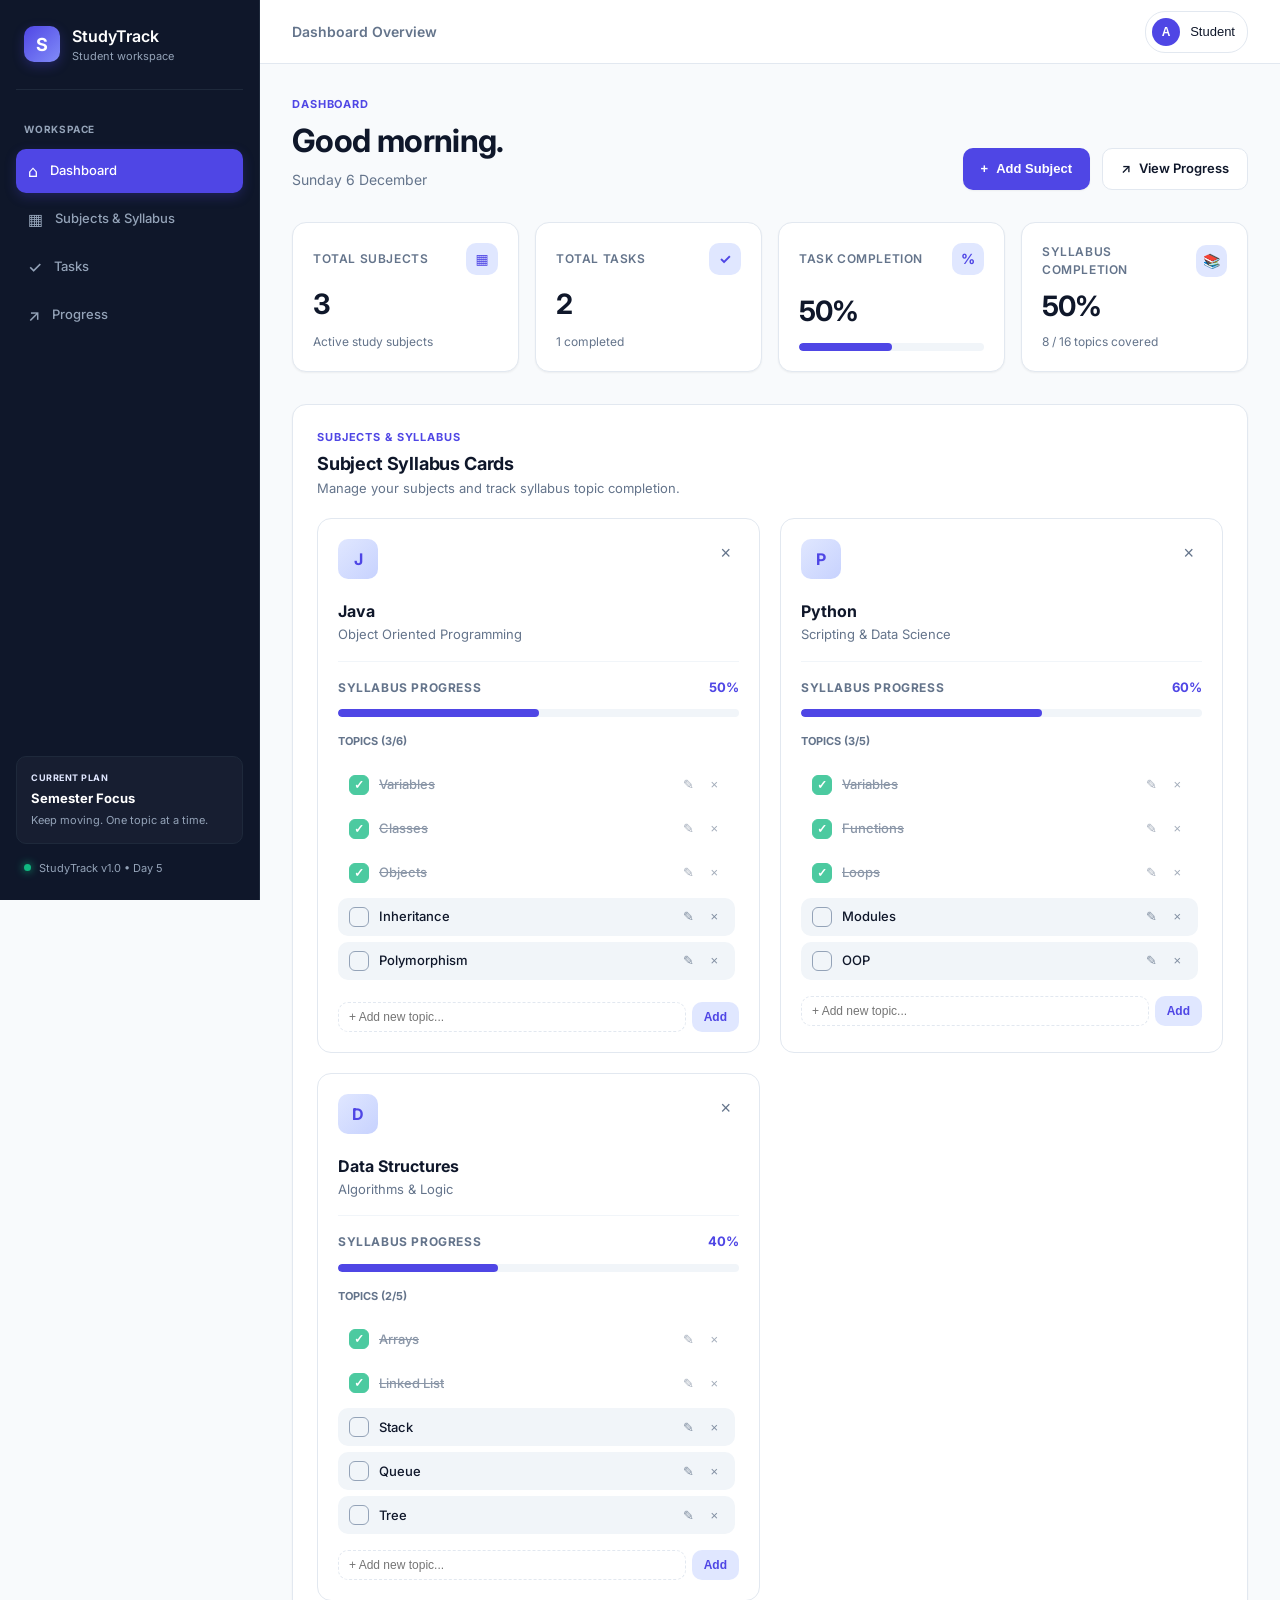
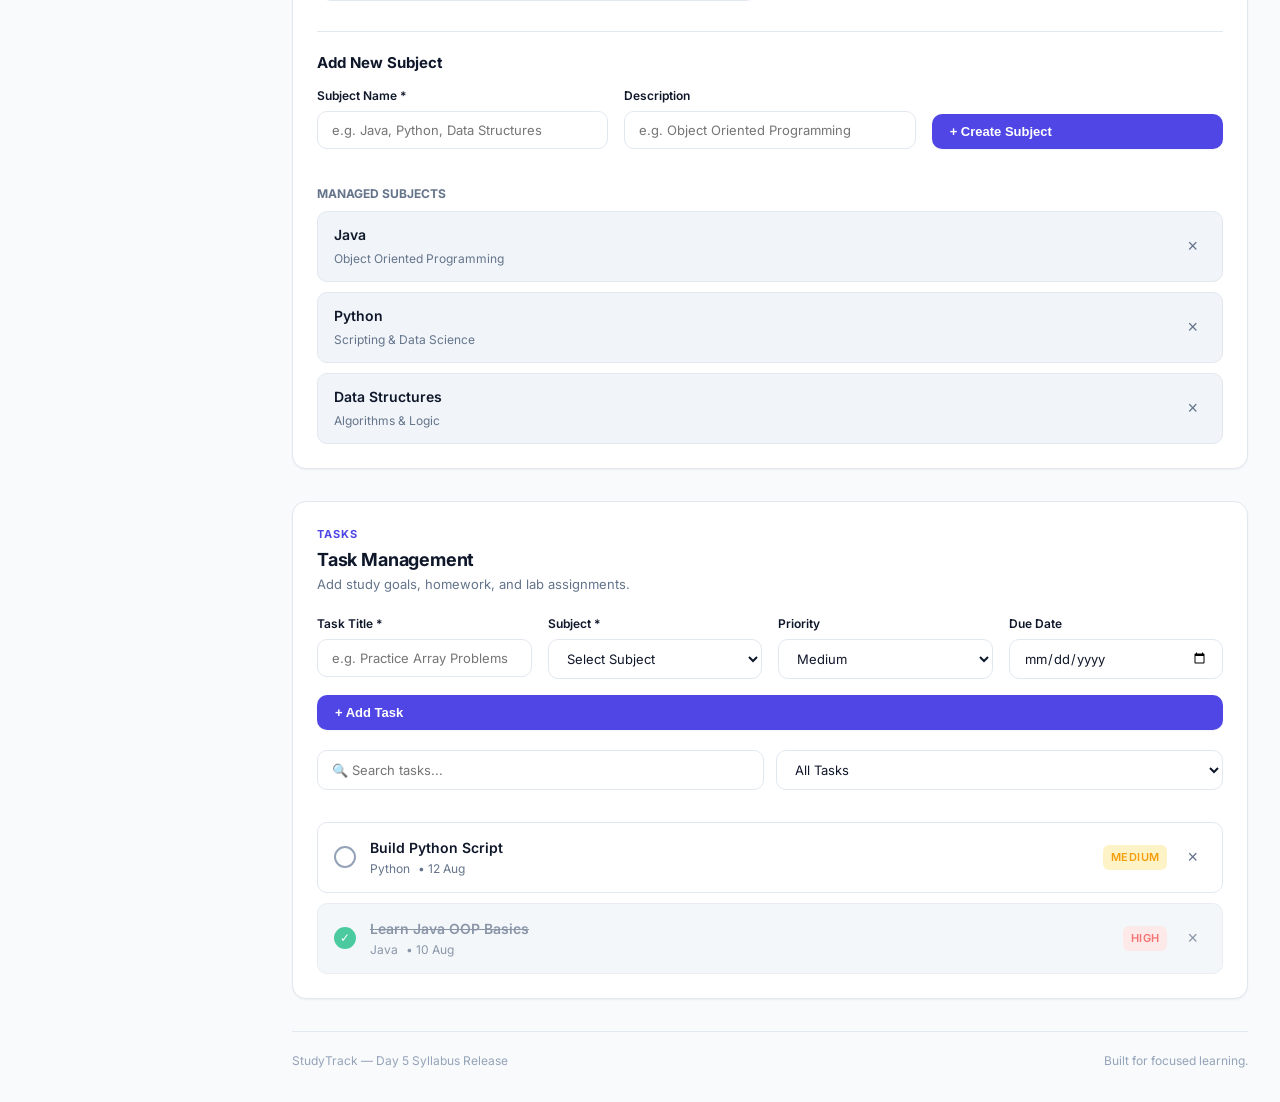
==== commit 8a007f75: "feat(day-5): implement syllabus management system" ====
--- a/index.htm
+++ b/index.htm
@@ -1,654 +1,272 @@
 <!DOCTYPE html>
 <html lang="en">
-
 <head>
     <meta charset="UTF-8">
-
     <meta name="viewport" content="width=device-width, initial-scale=1.0">
-
-    <meta name="description" content="Student Study Dashboard - Organize subjects, tasks and study progress.">
-
+    <meta name="description" content="StudyTrack — Student Study Dashboard with Subject, Task & Syllabus Management">
     <title>StudyTrack — Student Dashboard</title>
 
+    <!-- Google Fonts -->
     <link rel="preconnect" href="https://fonts.googleapis.com">
-
     <link rel="preconnect" href="https://fonts.gstatic.com" crossorigin>
-
     <link href="https://fonts.googleapis.com/css2?family=Inter:wght@400;500;600;700&display=swap" rel="stylesheet">
 
+    <!-- CSS -->
     <link rel="stylesheet" href="css/style.css">
 </head>
-
-
 <body>
 
     <div class="app">
 
-
-        <!-- ================= SIDEBAR ================= -->
-
+        <!-- =========================================
+             SIDEBAR NAVIGATION
+             ========================================= -->
         <aside class="sidebar">
-
-            <div class="brand">
-
-                <div class="brand-mark">
-                    S
+            <div>
+                <div class="brand">
+                    <div class="brand-mark">S</div>
+                    <div>
+                        <strong>StudyTrack</strong>
+                        <span>Student workspace</span>
+                    </div>
                 </div>
 
-                <div>
-
-                    <strong>
-                        StudyTrack
-                    </strong>
-
-                    <span>
-                        Student workspace
-                    </span>
-
+                <nav class="navigation">
+                    <p class="nav-label">WORKSPACE</p>
+                    <a href="index.htm" class="nav-item active">
+                        <span>⌂</span> Dashboard
+                    </a>
+                    <a href="#subjects" class="nav-item">
+                        <span>▦</span> Subjects & Syllabus
+                    </a>
+                    <a href="#tasks" class="nav-item">
+                        <span>✓</span> Tasks
+                    </a>
+                    <a href="progress.htm" class="nav-item">
+                        <span>↗</span> Progress
+                    </a>
+                </nav>
+            </div>
+
+            <div class="sidebar-bottom">
+                <div class="semester-card">
+                    <span>CURRENT PLAN</span>
+                    <strong>Semester Focus</strong>
+                    <small>Keep moving. One topic at a time.</small>
                 </div>
 
+                <div class="sidebar-footer">
+                    <span class="status-dot"></span>
+                    <span>StudyTrack v1.0 • Day 5</span>
+                </div>
             </div>
-
-
-            <nav class="navigation">
-
-                <p class="nav-label">
-                    WORKSPACE
-                </p>
-
-                <a href="#dashboard" class="nav-item active">
-                    <span>⌂</span>
-                    Dashboard
-                </a>
-
-
-                <a href="#subjects" class="nav-item">
-                    <span>▦</span>
-                    Subjects
-                </a>
-
-
-                <a href="#tasks" class="nav-item">
-                    <span>✓</span>
-                    Tasks
-                </a>
-
-
-                <a href="progress.html" class="nav-item">
-                    <span>↗</span>
-                    Progress
-                </a>
-
-            </nav>
-
-
-            <div class="sidebar-bottom">
-
-                <div class="semester-card">
-
-                    <span>
-                        CURRENT PLAN
-                    </span>
-
-                    <strong>
-                        Semester Focus
-                    </strong>
-
-                    <small>
-                        Keep moving. One topic at a time.
-                    </small>
-
-                </div>
-
-
-                <div class="sidebar-footer">
-
-                    <span class="status-dot"></span>
-
-                    <span>
-                        StudyTrack v1.0
-                    </span>
-
-                </div>
+        </aside>
+
+        <!-- =========================================
+             MAIN CONTENT
+             ========================================= -->
+        <main class="main">
+
+            <!-- Topbar Header -->
+            <header class="topbar">
+                <button class="mobile-menu" id="mobileMenu" aria-label="Open navigation menu">☰</button>
+                <div class="topbar-title">Dashboard Overview</div>
+                
+                <button class="profile-button" type="button">
+                    <span class="avatar">A</span>
+                    <span class="profile-name">Student</span>
+                </button>
+            </header>
+
+            <div class="content">
+
+                <!-- Hero Header -->
+                <section class="hero">
+                    <div>
+                        <span class="eyebrow">DASHBOARD</span>
+                        <h1 id="welcomeMessage">Good day.</h1>
+                        <p id="currentDate">Today</p>
+                    </div>
+                    <div class="hero-actions">
+                        <button class="primary-button" id="heroAddSubject" type="button">
+                            <span>+</span> Add Subject
+                        </button>
+                        <a href="progress.htm" class="secondary-button">
+                            <span>↗</span> View Progress
+                        </a>
+                    </div>
+                </section>
+
+                <!-- Statistics Overview Grid -->
+                <section class="stats-grid">
+                    <div class="stat-card">
+                        <div class="stat-card-top">
+                            <span class="stat-card-title">Total Subjects</span>
+                            <div class="stat-icon">▦</div>
+                        </div>
+                        <div class="stat-value" id="subjectCount">0</div>
+                        <div class="stat-footer">Active study subjects</div>
+                    </div>
+
+                    <div class="stat-card">
+                        <div class="stat-card-top">
+                            <span class="stat-card-title">Total Tasks</span>
+                            <div class="stat-icon">✓</div>
+                        </div>
+                        <div class="stat-value" id="taskCount">0</div>
+                        <div class="stat-footer"><span id="completedCount">0</span> completed</div>
+                    </div>
+
+                    <div class="stat-card">
+                        <div class="stat-card-top">
+                            <span class="stat-card-title">Task Completion</span>
+                            <div class="stat-icon">%</div>
+                        </div>
+                        <div class="stat-value" id="progressPercentage">0%</div>
+                        <div class="progress-track" style="margin-top: 8px;">
+                            <div class="progress-fill" id="progressFill" style="width: 0%"></div>
+                        </div>
+                    </div>
+
+                    <div class="stat-card">
+                        <div class="stat-card-top">
+                            <span class="stat-card-title">Syllabus Completion</span>
+                            <div class="stat-icon">📚</div>
+                        </div>
+                        <div class="stat-value" id="syllabusProgressPercent">0%</div>
+                        <div class="stat-footer"><span id="syllabusCompletedTopics">0</span> / <span id="syllabusTotalTopics">0</span> topics covered</div>
+                    </div>
+                </section>
+
+                <!-- =========================================
+                     SUBJECTS & SYLLABUS MANAGEMENT SECTION
+                     ========================================= -->
+                <section class="panel" id="subjects">
+                    <div class="panel-header">
+                        <div>
+                            <span class="eyebrow">SUBJECTS & SYLLABUS</span>
+                            <h2>Subject Syllabus Cards</h2>
+                            <p>Manage your subjects and track syllabus topic completion.</p>
+                        </div>
+                    </div>
+
+                    <!-- Subject Cards Container with Embedded Syllabus -->
+                    <div class="subject-grid" id="quickSubjectList">
+                        <!-- Dynamic Subject Cards rendered by script.js & syllabus.js -->
+                    </div>
+
+                    <!-- Empty State for Subject Cards -->
+                    <div class="empty-state" id="quickEmptyMessage" style="display: none;">
+                        <div class="empty-icon">▦</div>
+                        <strong>No subjects added yet</strong>
+                        <p>Create a subject below to start managing syllabus topics and tasks.</p>
+                        <button class="primary-button" id="emptyAddSubject" type="button">+ Add Subject</button>
+                    </div>
+
+                    <!-- Add Subject Form -->
+                    <div style="border-top: 1px solid var(--border); padding-top: 20px; margin-top: 10px;">
+                        <h3 style="font-size: 15px; font-weight: 700; margin-bottom: 12px;">Add New Subject</h3>
+                        <form id="subjectForm" class="form-grid">
+                            <div class="form-group">
+                                <label for="subjectNameInput">Subject Name *</label>
+                                <input type="text" id="subjectNameInput" class="input" placeholder="e.g. Java, Python, Data Structures" required />
+                            </div>
+                            <div class="form-group">
+                                <label for="subjectDescriptionInput">Description</label>
+                                <input type="text" id="subjectDescriptionInput" class="input" placeholder="e.g. Object Oriented Programming" />
+                            </div>
+                            <div class="form-group" style="justify-content: flex-end;">
+                                <label>&nbsp;</label>
+                                <button type="submit" class="primary-button">+ Create Subject</button>
+                            </div>
+                        </form>
+                    </div>
+
+                    <!-- Existing Subjects List for quick deletion/management -->
+                    <div style="margin-top: 16px;">
+                        <h4 style="font-size: 12px; font-weight: 700; color: var(--text-muted); text-transform: uppercase; margin-bottom: 8px;">Managed Subjects</h4>
+                        <div class="subject-manage-list" id="subjectList"></div>
+                        <div class="empty-state" id="emptySubjectMessage" style="display: none; padding: 16px;">
+                            <p>No subjects in list.</p>
+                        </div>
+                    </div>
+                </section>
+
+                <!-- =========================================
+                     TASK MANAGEMENT SECTION
+                     ========================================= -->
+                <section class="panel" id="tasks">
+                    <div class="panel-header">
+                        <div>
+                            <span class="eyebrow">TASKS</span>
+                            <h2>Task Management</h2>
+                            <p>Add study goals, homework, and lab assignments.</p>
+                        </div>
+                    </div>
+
+                    <!-- Add Task Form -->
+                    <form id="taskForm" class="form-grid">
+                        <div class="form-group">
+                            <label for="taskInput">Task Title *</label>
+                            <input type="text" id="taskInput" class="input" placeholder="e.g. Practice Array Problems" required />
+                        </div>
+                        <div class="form-group">
+                            <label for="subjectInput">Subject *</label>
+                            <select id="subjectInput" class="select" required>
+                                <option value="">Select subject</option>
+                            </select>
+                        </div>
+                        <div class="form-group">
+                            <label for="priorityInput">Priority</label>
+                            <select id="priorityInput" class="select">
+                                <option value="High">High</option>
+                                <option value="Medium" selected>Medium</option>
+                                <option value="Low">Low</option>
+                            </select>
+                        </div>
+                        <div class="form-group">
+                            <label for="deadlineInput">Due Date</label>
+                            <input type="date" id="deadlineInput" class="input" />
+                        </div>
+                        <div class="form-group full-width" style="display: flex; justify-content: flex-end;">
+                            <button type="submit" class="primary-button">+ Add Task</button>
+                        </div>
+                    </form>
+
+                    <!-- Search and Filter Controls -->
+                    <div class="task-controls">
+                        <input type="text" id="searchInput" class="input" placeholder="🔍 Search tasks..." />
+                        <select id="filterInput" class="select">
+                            <option value="all">All Tasks</option>
+                            <option value="pending">Pending</option>
+                            <option value="completed">Completed</option>
+                            <option value="high">High Priority</option>
+                        </select>
+                    </div>
+
+                    <!-- Task List -->
+                    <div class="task-list" id="taskList"></div>
+
+                    <!-- Empty Task Message -->
+                    <div class="empty-state" id="emptyMessage" style="display: none;">
+                        <div class="empty-icon">✓</div>
+                        <strong>No tasks found</strong>
+                        <p>Add your first study task above to start tracking your progress.</p>
+                    </div>
+                </section>
+
+                <!-- Footer -->
+                <footer class="footer">
+                    <span>StudyTrack — Day 5 Syllabus Release</span>
+                    <span>Built for focused learning.</span>
+                </footer>
 
             </div>
-
-        </aside>
-
-
-
-        <!-- ================= MAIN ================= -->
-
-        <main class="main">
-
-
-            <!-- ================= TOPBAR ================= -->
-
-            <header class="topbar">
-
-                <button class="mobile-menu" id="mobileMenu" aria-label="Open menu">
-                    ☰
-                </button>
-
-
-                <div class="topbar-title">
-
-                    <span id="currentDate">
-                        Loading...
-                    </span>
-
-                </div>
-
-
-                <button class="profile-button" type="button">
-
-                    <span class="avatar">
-                        A
-                    </span>
-
-                    <span class="profile-name">
-                        Student
-                    </span>
-
-                </button>
-
-            </header>
-
-
-
-            <!-- ================= CONTENT ================= -->
-
-            <div class="content">
-
-
-                <!-- ================= HERO ================= -->
-
-                <section class="welcome" id="dashboard">
-
-                    <div>
-
-                        <span class="eyebrow">
-                            STUDY OVERVIEW
-                        </span>
-
-                        <h1 id="welcomeMessage">
-                            Good evening.
-                        </h1>
-
-                        <p>
-                            Make your study progress visible.
-                            Stay consistent and keep moving forward.
-                        </p>
-
-                    </div>
-
-
-                    <button class="primary-button" id="heroAddSubject">
-                        <span>+</span>
-                        Add subject
-                    </button>
-
-                </section>
-
-
-
-                <!-- ================= SUBJECTS ================= -->
-
-                <section class="section">
-
-
-                    <div class="section-heading">
-
-                        <div>
-
-                            <h2>
-                                Your subjects
-                            </h2>
-
-                            <p>
-                                Quickly see where you stand.
-                            </p>
-
-                        </div>
-
-
-                        <a href="#subjects" class="text-button">
-                            Manage subjects →
-                        </a>
-
-                    </div>
-
-
-                    <div class="subject-grid" id="quickSubjectList">
-                    </div>
-
-
-                    <div class="empty-state" id="quickEmptyMessage">
-
-                        <div class="empty-icon">
-                            +
-                        </div>
-
-                        <strong>
-                            No subjects yet
-                        </strong>
-
-                        <p>
-                            Add your first subject to start tracking progress.
-                        </p>
-
-                        <button class="secondary-button" id="emptyAddSubject">
-                            Add your first subject
-                        </button>
-
-                    </div>
-
-                </section>
-
-
-
-                <!-- ================= STATS ================= -->
-
-                <section class="stats-grid">
-
-
-                    <article class="stat-card">
-
-                        <div class="stat-top">
-
-                            <span>
-                                SUBJECTS
-                            </span>
-
-                            <span class="stat-icon">
-                                ▦
-                            </span>
-
-                        </div>
-
-                        <strong id="subjectCount">
-                            0
-                        </strong>
-
-                        <p>
-                            Active subjects
-                        </p>
-
-                    </article>
-
-
-                    <article class="stat-card">
-
-                        <div class="stat-top">
-
-                            <span>
-                                TOTAL TASKS
-                            </span>
-
-                            <span class="stat-icon">
-                                ✓
-                            </span>
-
-                        </div>
-
-                        <strong id="taskCount">
-                            0
-                        </strong>
-
-                        <p>
-                            Study goals created
-                        </p>
-
-                    </article>
-
-
-                    <article class="stat-card">
-
-                        <div class="stat-top">
-
-                            <span>
-                                COMPLETED
-                            </span>
-
-                            <span class="stat-icon">
-                                ✓
-                            </span>
-
-                        </div>
-
-                        <strong id="completedCount">
-                            0
-                        </strong>
-
-                        <p>
-                            Tasks finished
-                        </p>
-
-                    </article>
-
-
-                    <article class="stat-card">
-
-                        <div class="stat-top">
-
-                            <span>
-                                PROGRESS
-                            </span>
-
-                            <span class="stat-icon">
-                                ↗
-                            </span>
-
-                        </div>
-
-                        <strong id="progressPercentage">
-                            0%
-                        </strong>
-
-                        <p>
-                            Overall completion
-                        </p>
-
-                    </article>
-
-                </section>
-
-
-
-                <!-- ================= PROGRESS ================= -->
-
-                <section class="panel">
-
-
-                    <div class="panel-header">
-
-                        <div>
-
-                            <span class="eyebrow">
-                                OVERALL PROGRESS
-                            </span>
-
-                            <h2>
-                                Keep the momentum going.
-                            </h2>
-
-                        </div>
-
-
-                        <strong id="progressText" class="progress-value">
-                            0%
-                        </strong>
-
-                    </div>
-
-
-                    <div class="progress-track">
-
-                        <div class="progress-fill" id="progressFill">
-                        </div>
-
-                    </div>
-
-                </section>
-
-
-
-                <!-- ================= MANAGE SUBJECTS ================= -->
-
-                <section class="panel" id="subjects">
-
-                    <div class="panel-header">
-
-                        <div>
-
-                            <span class="eyebrow">
-                                SUBJECTS
-                            </span>
-
-                            <h2>
-                                Manage your subjects
-                            </h2>
-
-                            <p>
-                                Add the subjects you're currently studying.
-                            </p>
-
-                        </div>
-
-                    </div>
-
-
-                    <form class="subject-form" id="subjectForm">
-
-                        <div class="input-group">
-
-                            <label for="subjectNameInput">
-                                Subject name
-                            </label>
-
-                            <input type="text" id="subjectNameInput" placeholder="e.g. Java Programming"
-                                autocomplete="off">
-
-                        </div>
-
-
-                        <div class="input-group">
-
-                            <label for="subjectDescriptionInput">
-                                Description
-                            </label>
-
-                            <input type="text" id="subjectDescriptionInput"
-                                placeholder="e.g. OOP, collections, exceptions..." autocomplete="off">
-
-                        </div>
-
-
-                        <button type="submit" class="primary-button">
-                            Add subject
-                        </button>
-
-                    </form>
-
-
-                    <div class="manage-subject-grid" id="subjectList">
-                    </div>
-
-
-                    <div class="empty-state small" id="emptySubjectMessage">
-                        No subjects added yet.
-                    </div>
-
-                </section>
-
-
-
-                <!-- ================= TASKS ================= -->
-
-                <section class="panel" id="tasks">
-
-                    <div class="panel-header">
-
-                        <div>
-
-                            <span class="eyebrow">
-                                TASKS
-                            </span>
-
-                            <h2>
-                                Study tasks
-                            </h2>
-
-                            <p>
-                                Turn your syllabus into actionable goals.
-                            </p>
-
-                        </div>
-
-                    </div>
-
-
-                    <form class="task-form" id="taskForm">
-
-                        <div class="input-group task-main-input">
-
-                            <label for="taskInput">
-                                Task
-                            </label>
-
-                            <input type="text" id="taskInput" placeholder="e.g. Complete inheritance chapter">
-
-                        </div>
-
-
-                        <div class="input-group">
-
-                            <label for="subjectInput">
-                                Subject
-                            </label>
-
-                            <select id="subjectInput">
-
-                                <option value="">
-                                    Select subject
-                                </option>
-
-                            </select>
-
-                        </div>
-
-
-                        <div class="input-group">
-
-                            <label for="priorityInput">
-                                Priority
-                            </label>
-
-                            <select id="priorityInput">
-
-                                <option value="Low">
-                                    Low
-                                </option>
-
-                                <option value="Medium" selected>
-                                    Medium
-                                </option>
-
-                                <option value="High">
-                                    High
-                                </option>
-
-                            </select>
-
-                        </div>
-
-
-                        <div class="input-group">
-
-                            <label for="deadlineInput">
-                                Deadline
-                            </label>
-
-                            <input type="date" id="deadlineInput">
-
-                        </div>
-
-
-                        <button type="submit" class="primary-button">
-                            Add task
-                        </button>
-
-                    </form>
-
-
-
-                    <!-- TASK FILTER -->
-
-                    <div class="task-toolbar">
-
-                        <div class="search-box">
-
-                            <span>
-                                /
-                            </span>
-
-                            <input type="search" id="searchInput" placeholder="Search tasks...">
-
-                        </div>
-
-
-                        <select id="filterInput">
-
-                            <option value="all">
-                                All tasks
-                            </option>
-
-                            <option value="pending">
-                                Pending
-                            </option>
-
-                            <option value="completed">
-                                Completed
-                            </option>
-
-                            <option value="high">
-                                High priority
-                            </option>
-
-                        </select>
-
-                    </div>
-
-
-                    <div class="task-list" id="taskList">
-                    </div>
-
-
-                    <div class="empty-state" id="emptyMessage">
-
-                        <div class="empty-icon">
-                            ✓
-                        </div>
-
-                        <strong>
-                            No tasks found
-                        </strong>
-
-                        <p>
-                            Add a study task to see it here.
-                        </p>
-
-                    </div>
-
-                </section>
-
-
-
-                <!-- ================= FOOTER ================= -->
-
-                <footer class="footer">
-
-                    <span>
-                        StudyTrack
-                    </span>
-
-                    <span>
-                        Built for focused learning.
-                    </span>
-
-                </footer>
-
-
-            </div>
-
         </main>
-
     </div>
 
-
-
+    <!-- Scripts -->
+    <script src="js/syllabus.js"></script>
     <script src="js/script.js"></script>
-
 </body>
-
 </html>
--- a/css/style.css
+++ b/css/style.css
@@ -1,2577 +1,1059 @@
 /* =========================================================
-   STUDYTRACK — DESIGN SYSTEM
-   Modern SaaS / Productivity Dashboard
+   STUDYTRACK — MODERN SAAS DESIGN SYSTEM & STYLESHEET
+   Supports Dashboard, Subjects, Tasks, Syllabus & Progress Pages
    ========================================================= */
 
-
-/* =========================================================
-   1. RESET
-   ========================================================= */
-
-* {
+:root {
+    /* Color Palette */
+    --primary: #4f46e5;
+    --primary-hover: #4338ca;
+    --primary-soft: #e0e7ff;
+    --primary-light: #f5f3ff;
+    
+    --success: #10b981;
+    --success-hover: #059669;
+    --success-soft: #d1fae5;
+    
+    --warning: #f59e0b;
+    --warning-soft: #fef3c7;
+    
+    --danger: #ef4444;
+    --danger-soft: #fee2e2;
+    
+    --bg-app: #f8fafc;
+    --surface: #ffffff;
+    --surface-subtle: #f1f5f9;
+    --surface-hover: #f8fafc;
+    
+    --sidebar-bg: #0f172a;
+    --sidebar-text: #94a3b8;
+    --sidebar-text-active: #ffffff;
+    --sidebar-item-hover: #1e293b;
+    --sidebar-border: #1e293b;
+    
+    --text-main: #0f172a;
+    --text-muted: #64748b;
+    --text-subtle: #94a3b8;
+    
+    --border: #e2e8f0;
+    --border-light: #f1f5f9;
+    
+    /* Radius */
+    --radius-sm: 6px;
+    --radius-md: 10px;
+    --radius-lg: 14px;
+    --radius-xl: 20px;
+    
+    /* Shadows */
+    --shadow-sm: 0 1px 2px 0 rgba(0, 0, 0, 0.05);
+    --shadow-md: 0 4px 6px -1px rgba(0, 0, 0, 0.05), 0 2px 4px -1px rgba(0, 0, 0, 0.03);
+    --shadow-lg: 0 10px 15px -3px rgba(0, 0, 0, 0.06), 0 4px 6px -2px rgba(0, 0, 0, 0.04);
+    
+    /* Transitions */
+    --transition-fast: 150ms ease;
+    --transition-base: 200ms ease;
+}
+
+/* Reset & Base Styles */
+*, *::before, *::after {
+    box-sizing: border-box;
     margin: 0;
     padding: 0;
-    box-sizing: border-box;
-}
-
-html {
-    scroll-behavior: smooth;
 }
 
 body {
+    font-family: 'Inter', system-ui, -apple-system, BlinkMacSystemFont, 'Segoe UI', Roboto, Oxygen, Ubuntu, Cantarell, sans-serif;
+    background-color: var(--bg-app);
+    color: var(--text-main);
+    line-height: 1.5;
+    -webkit-font-smoothing: antialiased;
+    overflow-x: hidden;
+}
+
+/* App Layout */
+.app {
+    display: flex;
     min-height: 100vh;
-
-    font-family:
-        "Inter",
-        -apple-system,
-        BlinkMacSystemFont,
-        "Segoe UI",
-        sans-serif;
-
-    background: #f7f7f8;
-    color: #18181b;
-
-    line-height: 1.5;
-
-    -webkit-font-smoothing: antialiased;
-}
-
-button,
-input,
-select,
-textarea {
-    font: inherit;
-}
-
-button {
-    cursor: pointer;
-}
-
-a {
-    color: inherit;
-    text-decoration: none;
-}
-
-img {
-    max-width: 100%;
-    display: block;
-}
-
-
-/* =========================================================
-   2. DESIGN TOKENS
-   ========================================================= */
-
-:root {
-
-    /* Colors */
-
-    --bg:
-        #f7f7f8;
-
-    --surface:
-        #ffffff;
-
-    --surface-subtle:
-        #fafafa;
-
-    --border:
-        #e4e4e7;
-
-    --border-light:
-        #eeeeef;
-
-    --text:
-        #18181b;
-
-    --text-secondary:
-        #52525b;
-
-    --text-muted:
-        #71717a;
-
-    --text-light:
-        #a1a1aa;
-
-    --primary:
-        #6d5dfc;
-
-    --primary-hover:
-        #5b4cf0;
-
-    --primary-soft:
-        #f0eeff;
-
-    --success:
-        #16a34a;
-
-    --success-soft:
-        #ecfdf3;
-
-    --warning:
-        #d97706;
-
-    --warning-soft:
-        #fff7ed;
-
-    --danger:
-        #dc2626;
-
-    --danger-soft:
-        #fef2f2;
-
-
-    /* Radius */
-
-    --radius-sm:
-        6px;
-
-    --radius-md:
-        10px;
-
-    --radius-lg:
-        14px;
-
-    --radius-xl:
-        18px;
-
-
-    /* Shadows */
-
-    --shadow-sm:
-        0 1px 2px rgba(0, 0, 0, 0.04);
-
-    --shadow-md:
-        0 4px 12px rgba(0, 0, 0, 0.06);
-
-
-    /* Layout */
-
-    --sidebar-width:
-        250px;
-
-    --content-max:
-        1180px;
-
-
-    /* Motion */
-
-    --transition:
-        160ms ease;
-
-}
-
-
-/* =========================================================
-   3. APP LAYOUT
-   ========================================================= */
-
-.app {
-    display: flex;
-    min-height: 100vh;
-}
-
-
-/* =========================================================
-   4. SIDEBAR
-   ========================================================= */
-
+    width: 100%;
+}
+
+/* Sidebar */
 .sidebar {
-
+    width: 260px;
+    background-color: var(--sidebar-bg);
+    color: var(--sidebar-text);
+    display: flex;
+    flex-direction: column;
+    justify-content: space-between;
+    padding: 24px 16px;
     position: fixed;
-
-    inset:
-        0 auto 0 0;
-
-    width:
-        var(--sidebar-width);
-
-    display: flex;
-    flex-direction: column;
-
-    padding:
-        24px 16px;
-
-    background:
-        var(--surface);
-
-    border-right:
-        1px solid var(--border);
-
-    z-index:
-        100;
-}
-
-
-/* Brand */
+    top: 0;
+    bottom: 0;
+    left: 0;
+    z-index: 100;
+    transition: transform var(--transition-base);
+    border-right: 1px solid var(--sidebar-border);
+}
 
 .brand {
-
-    display: flex;
-    align-items: center;
-
-    gap:
-        11px;
-
-    padding:
-        0 10px;
-
-    margin-bottom:
-        34px;
-}
-
+    display: flex;
+    align-items: center;
+    gap: 12px;
+    padding: 0 8px 24px 8px;
+    border-bottom: 1px solid var(--sidebar-border);
+}
 
 .brand-mark {
-
-    width:
-        34px;
-
-    height:
-        34px;
-
+    width: 36px;
+    height: 36px;
+    background: linear-gradient(135deg, var(--primary), #818cf8);
+    color: white;
+    font-weight: 700;
+    font-size: 18px;
+    border-radius: var(--radius-md);
     display: grid;
     place-items: center;
-
-    border-radius:
-        9px;
-
-    background:
-        var(--primary);
-
-    color:
-        white;
-
-    font-size:
-        15px;
-
-    font-weight:
-        700;
-}
-
+    box-shadow: 0 4px 12px rgba(79, 70, 229, 0.3);
+}
 
 .brand strong {
-
+    color: white;
+    font-size: 16px;
+    font-weight: 600;
     display: block;
-
-    font-size:
-        14px;
-
-    font-weight:
-        700;
-
-    letter-spacing:
-        -0.01em;
-}
-
+}
 
 .brand span {
-
+    font-size: 11px;
+    color: var(--text-subtle);
     display: block;
-
-    margin-top:
-        1px;
-
-    color:
-        var(--text-muted);
-
-    font-size:
-        11px;
-}
-
-
-/* Navigation */
+}
 
 .navigation {
     display: flex;
     flex-direction: column;
-
-    gap:
-        3px;
-}
-
+    gap: 4px;
+    margin-top: 24px;
+    flex: 1;
+}
 
 .nav-label {
-
-    margin:
-        0 10px 8px;
-
-    color:
-        var(--text-light);
-
-    font-size:
-        10px;
-
-    font-weight:
-        700;
-
-    letter-spacing:
-        0.08em;
-}
-
+    font-size: 10px;
+    font-weight: 700;
+    letter-spacing: 0.08em;
+    color: var(--text-subtle);
+    padding: 8px;
+}
 
 .nav-item {
-
-    display: flex;
-    align-items: center;
-
-    gap:
-        11px;
-
-    min-height:
-        38px;
-
-    padding:
-        0 11px;
-
-    border-radius:
-        var(--radius-md);
-
-    color:
-        var(--text-secondary);
-
-    font-size:
-        13px;
-
-    font-weight:
-        500;
-
-    transition:
-        background var(--transition),
-        color var(--transition);
-}
-
+    display: flex;
+    align-items: center;
+    gap: 12px;
+    padding: 10px 12px;
+    color: var(--sidebar-text);
+    text-decoration: none;
+    font-size: 13px;
+    font-weight: 500;
+    border-radius: var(--radius-md);
+    transition: all var(--transition-fast);
+}
 
 .nav-item span {
-
-    width:
-        18px;
-
-    display:
-        inline-grid;
-
-    place-items:
-        center;
-
-    color:
-        var(--text-muted);
-
-    font-size:
-        15px;
-}
-
+    font-size: 16px;
+}
 
 .nav-item:hover {
-
-    background:
-        #f4f4f5;
-
-    color:
-        var(--text);
-}
-
+    background-color: var(--sidebar-item-hover);
+    color: var(--sidebar-text-active);
+}
 
 .nav-item.active {
-
-    background:
-        var(--primary-soft);
-
-    color:
-        var(--primary);
-
-    font-weight:
-        600;
-}
-
-
-.nav-item.active span {
-
-    color:
-        var(--primary);
-}
-
-
-/* Sidebar bottom */
+    background-color: var(--primary);
+    color: white;
+    box-shadow: 0 4px 12px rgba(79, 70, 229, 0.25);
+}
 
 .sidebar-bottom {
-
-    margin-top:
-        auto;
-}
-
+    display: flex;
+    flex-direction: column;
+    gap: 16px;
+}
 
 .semester-card {
-
-    padding:
-        15px;
-
-    margin:
-        0 4px 18px;
-
-    border:
-        1px solid var(--border);
-
-    border-radius:
-        var(--radius-lg);
-
-    background:
-        var(--surface-subtle);
-}
-
+    background: rgba(255, 255, 255, 0.03);
+    border: 1px solid var(--sidebar-border);
+    padding: 14px;
+    border-radius: var(--radius-md);
+}
 
 .semester-card span {
-
-    display:
-        block;
-
-    margin-bottom:
-        5px;
-
-    color:
-        var(--text-light);
-
-    font-size:
-        9px;
-
-    font-weight:
-        700;
-
-    letter-spacing:
-        0.08em;
-}
-
+    font-size: 9px;
+    font-weight: 700;
+    color: var(--primary-soft);
+    letter-spacing: 0.06em;
+    display: block;
+}
 
 .semester-card strong {
-
-    display:
-        block;
-
-    font-size:
-        12px;
-
-    font-weight:
-        600;
-}
-
+    color: white;
+    font-size: 13px;
+    display: block;
+    margin: 4px 0;
+}
 
 .semester-card small {
-
-    display:
-        block;
-
-    margin-top:
-        5px;
-
-    color:
-        var(--text-muted);
-
-    font-size:
-        10px;
-
-    line-height:
-        1.5;
-}
-
+    font-size: 11px;
+    color: var(--text-subtle);
+    display: block;
+}
 
 .sidebar-footer {
-
-    display:
-        flex;
-
-    align-items:
-        center;
-
-    gap:
-        7px;
-
-    padding:
-        0 10px;
-
-    color:
-        var(--text-light);
-
-    font-size:
-        10px;
-}
-
+    display: flex;
+    align-items: center;
+    gap: 8px;
+    font-size: 11px;
+    color: var(--text-subtle);
+    padding: 0 8px;
+}
 
 .status-dot {
-
-    width:
-        6px;
-
-    height:
-        6px;
-
-    border-radius:
-        50%;
-
-    background:
-        var(--success);
-}
-
-
-/* =========================================================
-   5. MAIN AREA
-   ========================================================= */
-
+    width: 7px;
+    height: 7px;
+    background-color: var(--success);
+    border-radius: 50%;
+    box-shadow: 0 0 8px var(--success);
+}
+
+/* Main Area */
 .main {
-
-    width:
-        calc(100% - var(--sidebar-width));
-
-    margin-left:
-        var(--sidebar-width);
-
-    min-height:
-        100vh;
-}
-
-
-/* =========================================================
-   6. TOPBAR
-   ========================================================= */
+    flex: 1;
+    margin-left: 260px;
+    display: flex;
+    flex-direction: column;
+    min-width: 0;
+}
 
 .topbar {
-
-    height:
-        64px;
-
-    display:
-        flex;
-
-    align-items:
-        center;
-
-    justify-content:
-        space-between;
-
-    padding:
-        0 34px;
-
-    background:
-        rgba(255, 255, 255, 0.9);
-
-    border-bottom:
-        1px solid var(--border);
-
-    position:
-        sticky;
-
-    top:
-        0;
-
-    z-index:
-        50;
-
-    backdrop-filter:
-        blur(8px);
-}
-
+    height: 64px;
+    background-color: var(--surface);
+    border-bottom: 1px solid var(--border);
+    display: flex;
+    align-items: center;
+    justify-content: space-between;
+    padding: 0 32px;
+    position: sticky;
+    top: 0;
+    z-index: 90;
+}
+
+.mobile-menu {
+    display: none;
+    background: none;
+    border: none;
+    font-size: 20px;
+    color: var(--text-main);
+    cursor: pointer;
+    padding: 6px;
+}
 
 .topbar-title {
-
-    color:
-        var(--text-muted);
-
-    font-size:
-        12px;
-
-    font-weight:
-        500;
-}
-
+    font-size: 14px;
+    font-weight: 600;
+    color: var(--text-muted);
+}
 
 .profile-button {
-
-    display:
-        flex;
-
-    align-items:
-        center;
-
-    gap:
-        9px;
-
-    border:
-        0;
-
-    background:
-        transparent;
-
-    color:
-        var(--text-secondary);
-
-    font-size:
-        12px;
-
-    font-weight:
-        500;
-}
-
+    display: flex;
+    align-items: center;
+    gap: 10px;
+    background: none;
+    border: 1px solid var(--border);
+    padding: 6px 12px 6px 6px;
+    border-radius: 20px;
+    cursor: pointer;
+    transition: background-color var(--transition-fast);
+}
+
+.profile-button:hover {
+    background-color: var(--surface-subtle);
+}
 
 .avatar {
-
-    width:
-        30px;
-
-    height:
-        30px;
-
-    display:
-        grid;
-
-    place-items:
-        center;
-
-    border-radius:
-        50%;
-
-    background:
-        #e9e7ff;
-
-    color:
-        var(--primary);
-
-    font-size:
-        11px;
-
-    font-weight:
-        700;
-}
-
-
-.mobile-menu {
-
-    display:
-        none;
-
-    border:
-        0;
-
-    background:
-        transparent;
-
-    font-size:
-        21px;
-
-    color:
-        var(--text);
-}
-
-
-/* =========================================================
-   7. CONTENT
-   ========================================================= */
+    width: 28px;
+    height: 28px;
+    background-color: var(--primary);
+    color: white;
+    font-weight: 600;
+    font-size: 12px;
+    border-radius: 50%;
+    display: grid;
+    place-items: center;
+}
+
+.profile-name {
+    font-size: 13px;
+    font-weight: 500;
+    color: var(--text-main);
+}
 
 .content {
-
-    width:
-        min(calc(100% - 48px),
-            var(--content-max));
-
-    margin:
-        0 auto;
-
-    padding:
-        42px 0 50px;
-}
-
-
-/* =========================================================
-   8. WELCOME / HERO
-   ========================================================= */
-
-.welcome {
-
-    display:
-        flex;
-
-    align-items:
-        flex-end;
-
-    justify-content:
-        space-between;
-
-    gap:
-        30px;
-
-    margin-bottom:
-        42px;
-}
-
+    padding: 32px;
+    max-width: 1200px;
+    width: 100%;
+    margin: 0 auto;
+    display: flex;
+    flex-direction: column;
+    gap: 32px;
+}
+
+/* Hero Section */
+.hero {
+    display: flex;
+    justify-content: space-between;
+    align-items: flex-end;
+    gap: 20px;
+}
 
 .eyebrow {
-
-    display:
-        block;
-
-    margin-bottom:
-        8px;
-
-    color:
-        var(--primary);
-
-    font-size:
-        10px;
-
-    font-weight:
-        700;
-
-    letter-spacing:
-        0.09em;
-}
-
-
-.welcome h1 {
-
-    margin-bottom:
-        8px;
-
-    color:
-        var(--text);
-
-    font-size:
-        clamp(28px, 4vw, 40px);
-
-    line-height:
-        1.1;
-
-    letter-spacing:
-        -0.04em;
-}
-
-
-.welcome p {
-
-    max-width:
-        560px;
-
-    color:
-        var(--text-muted);
-
-    font-size:
-        14px;
-
-    line-height:
-        1.7;
-}
-
-
-/* =========================================================
-   9. BUTTONS
-   ========================================================= */
-
-.primary-button,
+    font-size: 11px;
+    font-weight: 700;
+    color: var(--primary);
+    letter-spacing: 0.08em;
+    display: block;
+    margin-bottom: 4px;
+}
+
+.hero h1 {
+    font-size: clamp(24px, 3vw, 32px);
+    font-weight: 700;
+    letter-spacing: -0.02em;
+    color: var(--text-main);
+}
+
+.hero p {
+    color: var(--text-muted);
+    font-size: 14px;
+    margin-top: 4px;
+}
+
+.hero-actions {
+    display: flex;
+    gap: 12px;
+}
+
+/* Buttons */
+.primary-button {
+    background-color: var(--primary);
+    color: white;
+    border: none;
+    padding: 10px 18px;
+    border-radius: var(--radius-md);
+    font-size: 13px;
+    font-weight: 600;
+    cursor: pointer;
+    display: inline-flex;
+    align-items: center;
+    gap: 8px;
+    transition: background-color var(--transition-fast), transform var(--transition-fast);
+    box-shadow: var(--shadow-sm);
+    text-decoration: none;
+}
+
+.primary-button:hover {
+    background-color: var(--primary-hover);
+}
+
 .secondary-button {
-
-    min-height:
-        38px;
-
-    display:
-        inline-flex;
-
-    align-items:
-        center;
-
-    justify-content:
-        center;
-
-    gap:
-        7px;
-
-    padding:
-        0 15px;
-
-    border-radius:
-        var(--radius-md);
-
-    font-size:
-        12px;
-
-    font-weight:
-        600;
-
-    transition:
-        transform var(--transition),
-        background var(--transition),
-        border-color var(--transition),
-        box-shadow var(--transition);
-}
-
-
-.primary-button {
-
-    border:
-        1px solid var(--primary);
-
-    background:
-        var(--primary);
-
-    color:
-        white;
-
-    box-shadow:
-        0 1px 2px rgba(109, 93, 252, 0.2);
-}
-
-
-.primary-button:hover {
-
-    background:
-        var(--primary-hover);
-
-    border-color:
-        var(--primary-hover);
-
-    transform:
-        translateY(-1px);
-
-    box-shadow:
-        0 4px 10px rgba(109, 93, 252, 0.18);
-}
-
-
-.secondary-button {
-
-    border:
-        1px solid var(--border);
-
-    background:
-        white;
-
-    color:
-        var(--text-secondary);
-}
-
+    background-color: var(--surface);
+    color: var(--text-main);
+    border: 1px solid var(--border);
+    padding: 10px 18px;
+    border-radius: var(--radius-md);
+    font-size: 13px;
+    font-weight: 600;
+    cursor: pointer;
+    display: inline-flex;
+    align-items: center;
+    gap: 8px;
+    transition: background-color var(--transition-fast), border-color var(--transition-fast);
+    text-decoration: none;
+}
 
 .secondary-button:hover {
-
-    background:
-        #fafafa;
-
-    border-color:
-        #d4d4d8;
-
-    color:
-        var(--text);
-}
-
-
-.primary-button:active,
-.secondary-button:active {
-
-    transform:
-        translateY(0);
-}
-
-
-.primary-button:focus-visible,
-.secondary-button:focus-visible,
-.nav-item:focus-visible,
-.profile-button:focus-visible {
-
-    outline:
-        3px solid rgba(109, 93, 252, 0.22);
-
-    outline-offset:
-        2px;
-}
-
-
-.text-button {
-
-    color:
-        var(--text-secondary);
-
-    font-size:
-        11px;
-
-    font-weight:
-        600;
-
-    transition:
-        color var(--transition);
-}
-
-
-.text-button:hover {
-
-    color:
-        var(--primary);
-}
-
-
-/* =========================================================
-   10. SECTIONS
-   ========================================================= */
-
-.section {
-
-    margin-bottom:
-        38px;
-}
-
-
-.section-heading {
-
-    display:
-        flex;
-
-    align-items:
-        flex-end;
-
-    justify-content:
-        space-between;
-
-    gap:
-        20px;
-
-    margin-bottom:
-        15px;
-}
-
-
-.section-heading h2,
+    background-color: var(--surface-subtle);
+    border-color: var(--text-subtle);
+}
+
+/* Stats Overview */
+.stats-grid {
+    display: grid;
+    grid-template-columns: repeat(auto-fit, minmax(220px, 1fr));
+    gap: 16px;
+}
+
+.stat-card {
+    background-color: var(--surface);
+    border: 1px solid var(--border);
+    border-radius: var(--radius-lg);
+    padding: 20px;
+    box-shadow: var(--shadow-sm);
+    display: flex;
+    flex-direction: column;
+    justify-content: space-between;
+}
+
+.stat-card-top {
+    display: flex;
+    align-items: center;
+    justify-content: space-between;
+    margin-bottom: 12px;
+}
+
+.stat-card-title {
+    font-size: 12px;
+    font-weight: 600;
+    color: var(--text-muted);
+    text-transform: uppercase;
+    letter-spacing: 0.05em;
+}
+
+.stat-icon {
+    width: 32px;
+    height: 32px;
+    border-radius: var(--radius-md);
+    background-color: var(--primary-soft);
+    color: var(--primary);
+    display: grid;
+    place-items: center;
+    font-size: 14px;
+    font-weight: 700;
+}
+
+.stat-value {
+    font-size: 28px;
+    font-weight: 700;
+    color: var(--text-main);
+    letter-spacing: -0.03em;
+    line-height: 1.1;
+}
+
+.stat-footer {
+    margin-top: 12px;
+    font-size: 12px;
+    color: var(--text-muted);
+}
+
+/* Panel Component */
+.panel {
+    background-color: var(--surface);
+    border: 1px solid var(--border);
+    border-radius: var(--radius-lg);
+    padding: 24px;
+    box-shadow: var(--shadow-sm);
+    display: flex;
+    flex-direction: column;
+    gap: 20px;
+}
+
+.panel-header {
+    display: flex;
+    justify-content: space-between;
+    align-items: flex-start;
+    gap: 16px;
+}
+
 .panel-header h2 {
-
-    color:
-        var(--text);
-
-    font-size:
-        16px;
-
-    font-weight:
-        650;
-
-    letter-spacing:
-        -0.02em;
-}
-
-
-.section-heading p,
+    font-size: 18px;
+    font-weight: 700;
+    color: var(--text-main);
+    letter-spacing: -0.01em;
+}
+
 .panel-header p {
-
-    margin-top:
-        3px;
-
-    color:
-        var(--text-muted);
-
-    font-size:
-        12px;
-}
-
-
-/* =========================================================
-   11. SUBJECT CARDS
-   ========================================================= */
-
+    font-size: 13px;
+    color: var(--text-muted);
+    margin-top: 2px;
+}
+
+/* Form Styles */
+.form-grid {
+    display: grid;
+    grid-template-columns: repeat(auto-fit, minmax(200px, 1fr));
+    gap: 16px;
+}
+
+.form-group {
+    display: flex;
+    flex-direction: column;
+    gap: 6px;
+}
+
+.form-group.full-width {
+    grid-column: 1 / -1;
+}
+
+.form-group label {
+    font-size: 12px;
+    font-weight: 600;
+    color: var(--text-main);
+}
+
+.input, .select, .textarea {
+    width: 100%;
+    padding: 10px 14px;
+    border: 1px solid var(--border);
+    border-radius: var(--radius-md);
+    font-size: 13px;
+    font-family: inherit;
+    color: var(--text-main);
+    background-color: var(--surface);
+    outline: none;
+    transition: border-color var(--transition-fast), box-shadow var(--transition-fast);
+}
+
+.input:focus, .select:focus, .textarea:focus {
+    border-color: var(--primary);
+    box-shadow: 0 0 0 3px var(--primary-soft);
+}
+
+.textarea {
+    resize: vertical;
+    min-height: 70px;
+}
+
+/* Subject Grid & Subject Cards with Syllabus */
 .subject-grid {
-
-    display:
-        grid;
-
-    grid-template-columns:
-        repeat(4, minmax(0, 1fr));
-
-    gap:
-        12px;
-}
-
+    display: grid;
+    grid-template-columns: repeat(auto-fill, minmax(320px, 1fr));
+    gap: 20px;
+}
 
 .subject-card {
-
-    min-height:
-        150px;
-
-    display:
-        flex;
-
-    flex-direction:
-        column;
-
-    justify-content:
-        space-between;
-
-    padding:
-        17px;
-
-    border:
-        1px solid var(--border);
-
-    border-radius:
-        var(--radius-lg);
-
-    background:
-        var(--surface);
-
-    box-shadow:
-        var(--shadow-sm);
-
-    transition:
-        transform var(--transition),
-        border-color var(--transition),
-        box-shadow var(--transition);
-}
-
+    background-color: var(--surface);
+    border: 1px solid var(--border);
+    border-radius: var(--radius-lg);
+    padding: 20px;
+    display: flex;
+    flex-direction: column;
+    gap: 16px;
+    transition: transform var(--transition-fast), box-shadow var(--transition-fast), border-color var(--transition-fast);
+}
 
 .subject-card:hover {
-
-    transform:
-        translateY(-2px);
-
-    border-color:
-        #d4d4d8;
-
-    box-shadow:
-        var(--shadow-md);
-}
-
+    border-color: var(--primary-soft);
+    box-shadow: var(--shadow-md);
+}
 
 .subject-card-top {
-
-    display:
-        flex;
-
-    align-items:
-        flex-start;
-
-    justify-content:
-        space-between;
-
-    gap:
-        10px;
-}
-
+    display: flex;
+    align-items: flex-start;
+    justify-content: space-between;
+}
 
 .subject-icon {
-
-    width:
-        32px;
-
-    height:
-        32px;
-
-    display:
-        grid;
-
-    place-items:
-        center;
-
-    border-radius:
-        8px;
-
-    background:
-        var(--primary-soft);
-
-    color:
-        var(--primary);
-
-    font-size:
-        13px;
-
-    font-weight:
-        700;
-}
-
-
-.subject-menu {
-
-    border:
-        0;
-
-    background:
-        transparent;
-
-    color:
-        var(--text-light);
-
-    font-size:
-        16px;
-}
-
+    width: 40px;
+    height: 40px;
+    border-radius: var(--radius-md);
+    background: linear-gradient(135deg, var(--primary-soft), #c7d2fe);
+    color: var(--primary);
+    font-weight: 700;
+    font-size: 16px;
+    display: grid;
+    place-items: center;
+}
 
 .subject-card h3 {
-
-    margin-top:
-        13px;
-
-    font-size:
-        13px;
-
-    font-weight:
-        650;
-
-    letter-spacing:
-        -0.01em;
-}
-
+    font-size: 16px;
+    font-weight: 700;
+    color: var(--text-main);
+    margin-top: 4px;
+}
 
 .subject-card p {
-
-    margin-top:
-        3px;
-
-    color:
-        var(--text-muted);
-
-    font-size:
-        10px;
-
-    white-space:
-        nowrap;
-
-    overflow:
-        hidden;
-
-    text-overflow:
-        ellipsis;
-}
-
-
-.subject-progress {
-
-    margin-top:
-        15px;
-}
-
-
-.subject-progress-header {
-
-    display:
-        flex;
-
-    align-items:
-        center;
-
-    justify-content:
-        space-between;
-
-    margin-bottom:
-        6px;
-
-    color:
-        var(--text-muted);
-
-    font-size:
-        9px;
-}
-
-
-.subject-progress-header strong {
-
-    color:
-        var(--text-secondary);
-
-    font-size:
-        10px;
-}
-
+    font-size: 13px;
+    color: var(--text-muted);
+    margin-top: 2px;
+}
+
+/* Subject Syllabus Section inside Subject Card */
+.subject-syllabus {
+    border-top: 1px solid var(--border-light);
+    padding-top: 16px;
+    display: flex;
+    flex-direction: column;
+    gap: 12px;
+}
+
+.syllabus-header {
+    display: flex;
+    justify-content: space-between;
+    align-items: center;
+}
+
+.syllabus-title {
+    font-size: 12px;
+    font-weight: 700;
+    text-transform: uppercase;
+    letter-spacing: 0.05em;
+    color: var(--text-muted);
+}
+
+.syllabus-percentage {
+    font-size: 13px;
+    font-weight: 700;
+    color: var(--primary);
+}
 
 .progress-track {
-
-    width:
-        100%;
-
-    height:
-        6px;
-
-    overflow:
-        hidden;
-
-    border-radius:
-        999px;
-
-    background:
-        #eeeeef;
-}
-
+    width: 100%;
+    height: 8px;
+    background-color: var(--surface-subtle);
+    border-radius: 999px;
+    overflow: hidden;
+}
 
 .progress-fill {
-
-    height:
-        100%;
-
-    width:
-        0%;
-
-    border-radius:
-        inherit;
-
-    background:
-        var(--primary);
-
-    transition:
-        width 300ms ease;
-}
-
-
-/* =========================================================
-   12. EMPTY STATES
-   ========================================================= */
-
+    height: 100%;
+    background-color: var(--primary);
+    border-radius: 999px;
+    transition: width 300ms ease;
+}
+
+.progress-fill.success {
+    background-color: var(--success);
+}
+
+/* Syllabus Topics List */
+.syllabus-topic-list {
+    list-style: none;
+    display: flex;
+    flex-direction: column;
+    gap: 6px;
+    margin-top: 4px;
+    max-height: 220px;
+    overflow-y: auto;
+    padding-right: 4px;
+}
+
+.syllabus-topic-item {
+    display: flex;
+    align-items: center;
+    justify-content: space-between;
+    gap: 10px;
+    padding: 8px 10px;
+    background-color: var(--surface-subtle);
+    border-radius: var(--radius-md);
+    border: 1px solid transparent;
+    transition: all var(--transition-fast);
+}
+
+.syllabus-topic-item:hover {
+    background-color: var(--surface-hover);
+    border-color: var(--border);
+}
+
+.syllabus-topic-item.completed {
+    background-color: var(--surface);
+    opacity: 0.75;
+}
+
+.topic-left {
+    display: flex;
+    align-items: center;
+    gap: 10px;
+    min-width: 0;
+    flex: 1;
+}
+
+.topic-checkbox {
+    width: 20px;
+    height: 20px;
+    border-radius: 6px;
+    border: 1.5px solid var(--text-subtle);
+    background: transparent;
+    cursor: pointer;
+    display: grid;
+    place-items: center;
+    font-size: 12px;
+    font-weight: bold;
+    color: white;
+    flex-shrink: 0;
+    transition: all var(--transition-fast);
+}
+
+.topic-checkbox.completed {
+    background-color: var(--success);
+    border-color: var(--success);
+}
+
+.topic-title {
+    font-size: 13px;
+    font-weight: 500;
+    color: var(--text-main);
+    white-space: nowrap;
+    overflow: hidden;
+    text-overflow: ellipsis;
+    cursor: pointer;
+}
+
+.syllabus-topic-item.completed .topic-title {
+    text-decoration: line-through;
+    color: var(--text-muted);
+}
+
+.topic-actions {
+    display: flex;
+    align-items: center;
+    gap: 4px;
+    opacity: 0.8;
+}
+
+.syllabus-topic-item:hover .topic-actions {
+    opacity: 1;
+}
+
+.topic-btn {
+    background: none;
+    border: none;
+    color: var(--text-muted);
+    font-size: 13px;
+    cursor: pointer;
+    padding: 2px 6px;
+    border-radius: var(--radius-sm);
+    transition: color var(--transition-fast), background-color var(--transition-fast);
+}
+
+.topic-btn:hover {
+    color: var(--text-main);
+    background-color: var(--border-light);
+}
+
+.topic-btn.delete:hover {
+    color: var(--danger);
+    background-color: var(--danger-soft);
+}
+
+/* Inline Add Topic Form */
+.add-topic-form {
+    display: flex;
+    gap: 6px;
+    margin-top: 4px;
+}
+
+.add-topic-input {
+    flex: 1;
+    padding: 7px 10px;
+    font-size: 12px;
+    border: 1px dashed var(--border);
+    border-radius: var(--radius-md);
+    outline: none;
+    background: var(--surface);
+    transition: border-color var(--transition-fast);
+}
+
+.add-topic-input:focus {
+    border-style: solid;
+    border-color: var(--primary);
+}
+
+.add-topic-btn {
+    padding: 7px 12px;
+    font-size: 12px;
+    font-weight: 600;
+    background-color: var(--primary-soft);
+    color: var(--primary);
+    border: none;
+    border-radius: var(--radius-md);
+    cursor: pointer;
+    transition: background-color var(--transition-fast);
+}
+
+.add-topic-btn:hover {
+    background-color: var(--primary);
+    color: white;
+}
+
+/* Manage Subject Items List */
+.subject-manage-list {
+    display: flex;
+    flex-direction: column;
+    gap: 10px;
+}
+
+.manage-subject {
+    display: flex;
+    align-items: center;
+    justify-content: space-between;
+    padding: 12px 16px;
+    background-color: var(--surface-subtle);
+    border: 1px solid var(--border);
+    border-radius: var(--radius-md);
+}
+
+.manage-subject-info strong {
+    display: block;
+    font-size: 14px;
+    font-weight: 600;
+}
+
+.manage-subject-info span {
+    font-size: 12px;
+    color: var(--text-muted);
+}
+
+.delete-button {
+    background: none;
+    border: none;
+    color: var(--text-muted);
+    font-size: 18px;
+    cursor: pointer;
+    padding: 4px 8px;
+    border-radius: var(--radius-sm);
+    transition: color var(--transition-fast), background-color var(--transition-fast);
+}
+
+.delete-button:hover {
+    color: var(--danger);
+    background-color: var(--danger-soft);
+}
+
+/* Task Management */
+.task-controls {
+    display: flex;
+    gap: 12px;
+    margin-bottom: 12px;
+    flex-wrap: wrap;
+}
+
+.task-controls .input, .task-controls .select {
+    flex: 1;
+    min-width: 160px;
+}
+
+.task-list {
+    display: flex;
+    flex-direction: column;
+    gap: 10px;
+}
+
+.task-item {
+    display: flex;
+    align-items: center;
+    gap: 14px;
+    padding: 14px 16px;
+    background-color: var(--surface);
+    border: 1px solid var(--border);
+    border-radius: var(--radius-md);
+    transition: all var(--transition-fast);
+}
+
+.task-item:hover {
+    box-shadow: var(--shadow-sm);
+    border-color: var(--border-light);
+}
+
+.task-item.completed {
+    background-color: var(--surface-subtle);
+    opacity: 0.75;
+}
+
+.task-check {
+    width: 22px;
+    height: 22px;
+    border-radius: 50%;
+    border: 2px solid var(--text-subtle);
+    background: none;
+    cursor: pointer;
+    display: grid;
+    place-items: center;
+    font-size: 12px;
+    color: white;
+    flex-shrink: 0;
+    transition: all var(--transition-fast);
+}
+
+.task-check.completed {
+    background-color: var(--success);
+    border-color: var(--success);
+}
+
+.task-info {
+    flex: 1;
+    min-width: 0;
+}
+
+.task-title {
+    font-size: 14px;
+    font-weight: 600;
+    color: var(--text-main);
+}
+
+.task-item.completed .task-title {
+    text-decoration: line-through;
+    color: var(--text-muted);
+}
+
+.task-meta {
+    display: flex;
+    align-items: center;
+    gap: 8px;
+    font-size: 12px;
+    color: var(--text-muted);
+    margin-top: 2px;
+}
+
+.task-actions {
+    display: flex;
+    align-items: center;
+    gap: 12px;
+}
+
+/* Priority Badges */
+.priority-badge {
+    padding: 4px 8px;
+    border-radius: var(--radius-sm);
+    font-size: 11px;
+    font-weight: 600;
+    text-transform: uppercase;
+    letter-spacing: 0.04em;
+}
+
+.priority-high {
+    background-color: var(--danger-soft);
+    color: var(--danger);
+}
+
+.priority-medium {
+    background-color: var(--warning-soft);
+    color: var(--warning);
+}
+
+.priority-low {
+    background-color: var(--surface-subtle);
+    color: var(--text-muted);
+}
+
+/* Empty States */
 .empty-state {
-
-    display:
-        flex;
-
-    flex-direction:
-        column;
-
-    align-items:
-        center;
-
-    justify-content:
-        center;
-
-    min-height:
-        180px;
-
-    padding:
-        30px;
-
-    border:
-        1px dashed #d4d4d8;
-
-    border-radius:
-        var(--radius-lg);
-
-    background:
-        rgba(255, 255, 255, 0.55);
-
-    text-align:
-        center;
-}
-
-
-.empty-state.small {
-
-    min-height:
-        100px;
-
-    margin-top:
-        15px;
-
-    padding:
-        20px;
-}
-
+    display: flex;
+    flex-direction: column;
+    align-items: center;
+    justify-content: center;
+    padding: 36px 20px;
+    text-align: center;
+    background-color: var(--surface-subtle);
+    border: 1px dashed var(--border);
+    border-radius: var(--radius-lg);
+}
 
 .empty-icon {
-
-    width:
-        36px;
-
-    height:
-        36px;
-
-    display:
-        grid;
-
-    place-items:
-        center;
-
-    margin-bottom:
-        10px;
-
-    border-radius:
-        9px;
-
-    background:
-        var(--primary-soft);
-
-    color:
-        var(--primary);
-
-    font-size:
-        15px;
-
-    font-weight:
-        600;
-}
-
+    width: 44px;
+    height: 44px;
+    border-radius: 50%;
+    background-color: var(--surface);
+    color: var(--text-muted);
+    display: grid;
+    place-items: center;
+    font-size: 18px;
+    margin-bottom: 12px;
+    box-shadow: var(--shadow-sm);
+}
 
 .empty-state strong {
-
-    font-size:
-        13px;
-
-    font-weight:
-        600;
-}
-
+    font-size: 15px;
+    font-weight: 600;
+    color: var(--text-main);
+}
 
 .empty-state p {
-
-    max-width:
-        330px;
-
-    margin:
-        5px 0 14px;
-
-    color:
-        var(--text-muted);
-
-    font-size:
-        11px;
-}
-
-
-/* =========================================================
-   13. STATS
-   ========================================================= */
-
-.stats-grid {
-
-    display:
-        grid;
-
-    grid-template-columns:
-        repeat(4, 1fr);
-
-    gap:
-        12px;
-
-    margin-bottom:
-        16px;
-}
-
-
-.stat-card {
-
-    padding:
-        17px;
-
-    border:
-        1px solid var(--border);
-
-    border-radius:
-        var(--radius-lg);
-
-    background:
-        var(--surface);
-
-    box-shadow:
-        var(--shadow-sm);
-}
-
-
-.stat-top {
-
-    display:
-        flex;
-
-    align-items:
-        center;
-
-    justify-content:
-        space-between;
-
-    margin-bottom:
-        14px;
-
-    color:
-        var(--text-muted);
-
-    font-size:
-        9px;
-
-    font-weight:
-        700;
-
-    letter-spacing:
-        0.07em;
-}
-
-
-.stat-icon {
-
-    width:
-        26px;
-
-    height:
-        26px;
-
-    display:
-        grid;
-
-    place-items:
-        center;
-
-    border-radius:
-        7px;
-
-    background:
-        #f4f4f5;
-
-    color:
-        var(--text-secondary);
-
-    font-size:
-        12px;
-}
-
-
-.stat-card>strong {
-
-    display:
-        block;
-
-    color:
-        var(--text);
-
-    font-size:
-        25px;
-
-    font-weight:
-        650;
-
-    line-height:
-        1;
-
-    letter-spacing:
-        -0.04em;
-}
-
-
-.stat-card p {
-
-    margin-top:
-        7px;
-
-    color:
-        var(--text-muted);
-
-    font-size:
-        10px;
-}
-
-
-/* =========================================================
-   14. PANELS
-   ========================================================= */
-
-.panel {
-
-    margin-bottom:
-        16px;
-
-    padding:
-        22px;
-
-    border:
-        1px solid var(--border);
-
-    border-radius:
-        var(--radius-lg);
-
-    background:
-        var(--surface);
-
-    box-shadow:
-        var(--shadow-sm);
-}
-
-
-.panel-header {
-
-    display:
-        flex;
-
-    align-items:
-        flex-start;
-
-    justify-content:
-        space-between;
-
-    gap:
-        20px;
-
-    margin-bottom:
-        18px;
-}
-
-
-.progress-value {
-
-    color:
-        var(--primary);
-
-    font-size:
-        24px;
-
-    font-weight:
-        650;
-
-    letter-spacing:
-        -0.03em;
-}
-
-
-/* =========================================================
-   15. FORMS
-   ========================================================= */
-
-.subject-form,
-.task-form {
-
-    display:
-        grid;
-
-    gap:
-        12px;
-
-    padding:
-        16px;
-
-    border:
-        1px solid var(--border-light);
-
-    border-radius:
-        var(--radius-lg);
-
-    background:
-        var(--surface-subtle);
-}
-
-
-.subject-form {
-
-    grid-template-columns:
-        1fr 1.3fr auto;
-
-    align-items:
-        end;
-
-    margin-bottom:
-        18px;
-}
-
-
-.task-form {
-
-    grid-template-columns:
-        1.7fr 1fr 0.8fr 0.9fr auto;
-
-    align-items:
-        end;
-
-    margin-bottom:
-        18px;
-}
-
-
-.input-group {
-
-    min-width:
-        0;
-}
-
-
-.input-group label {
-
-    display:
-        block;
-
-    margin-bottom:
-        6px;
-
-    color:
-        var(--text-secondary);
-
-    font-size:
-        10px;
-
-    font-weight:
-        600;
-}
-
-
-.input-group input,
-.input-group select {
-
-    width:
-        100%;
-
-    height:
-        38px;
-
-    padding:
-        0 11px;
-
-    border:
-        1px solid var(--border);
-
-    border-radius:
-        var(--radius-md);
-
-    outline:
-        none;
-
-    background:
-        white;
-
-    color:
-        var(--text);
-
-    font-size:
-        12px;
-
-    transition:
-        border-color var(--transition),
-        box-shadow var(--transition);
-}
-
-
-.input-group input::placeholder {
-
-    color:
-        #a1a1aa;
-}
-
-
-.input-group input:hover,
-.input-group select:hover {
-
-    border-color:
-        #d4d4d8;
-}
-
-
-.input-group input:focus,
-.input-group select:focus {
-
-    border-color:
-        var(--primary);
-
-    box-shadow:
-        0 0 0 3px rgba(109, 93, 252, 0.1);
-}
-
-
-/* =========================================================
-   16. MANAGE SUBJECTS
-   ========================================================= */
-
-.manage-subject-grid {
-
-    display:
-        grid;
-
-    grid-template-columns:
-        repeat(3, minmax(0, 1fr));
-
-    gap:
-        10px;
-}
-
-
-.manage-subject {
-
-    display:
-        flex;
-
-    align-items:
-        center;
-
-    justify-content:
-        space-between;
-
-    gap:
-        12px;
-
-    padding:
-        13px;
-
-    border:
-        1px solid var(--border);
-
-    border-radius:
-        var(--radius-md);
-
-    background:
-        white;
-}
-
-
-.manage-subject-info {
-
-    min-width:
-        0;
-}
-
-
-.manage-subject-info strong {
-
-    display:
-        block;
-
-    font-size:
-        12px;
-
-    font-weight:
-        600;
-}
-
-
-.manage-subject-info span {
-
-    display:
-        block;
-
-    margin-top:
-        2px;
-
-    color:
-        var(--text-muted);
-
-    font-size:
-        10px;
-
-    white-space:
-        nowrap;
-
-    overflow:
-        hidden;
-
-    text-overflow:
-        ellipsis;
-}
-
-
-.delete-button {
-
-    flex:
-        0 0 auto;
-
-    width:
-        28px;
-
-    height:
-        28px;
-
-    display:
-        grid;
-
-    place-items:
-        center;
-
-    border:
-        1px solid transparent;
-
-    border-radius:
-        7px;
-
-    background:
-        transparent;
-
-    color:
-        var(--text-light);
-
-    font-size:
-        12px;
-
-    transition:
-        background var(--transition),
-        color var(--transition);
-}
-
-
-.delete-button:hover {
-
-    background:
-        var(--danger-soft);
-
-    color:
-        var(--danger);
-}
-
-
-/* =========================================================
-   17. TASK TOOLBAR
-   ========================================================= */
-
-.task-toolbar {
-
-    display:
-        flex;
-
-    align-items:
-        center;
-
-    justify-content:
-        space-between;
-
-    gap:
-        10px;
-
-    margin-bottom:
-        13px;
-}
-
-
-.search-box {
-
-    flex:
-        1;
-
-    max-width:
-        350px;
-
-    height:
-        36px;
-
-    display:
-        flex;
-
-    align-items:
-        center;
-
-    gap:
-        7px;
-
-    padding:
-        0 10px;
-
-    border:
-        1px solid var(--border);
-
-    border-radius:
-        var(--radius-md);
-
-    background:
-        white;
-}
-
-
-.search-box span {
-
-    color:
-        var(--text-light);
-
-    font-size:
-        12px;
-
-    font-weight:
-        600;
-}
-
-
-.search-box input {
-
-    width:
-        100%;
-
-    height:
-        100%;
-
-    border:
-        0;
-
-    outline:
-        0;
-
-    background:
-        transparent;
-
-    color:
-        var(--text);
-
-    font-size:
-        11px;
-}
-
-
-.task-toolbar>select {
-
-    height:
-        36px;
-
-    padding:
-        0 10px;
-
-    border:
-        1px solid var(--border);
-
-    border-radius:
-        var(--radius-md);
-
-    outline:
-        none;
-
-    background:
-        white;
-
-    color:
-        var(--text-secondary);
-
-    font-size:
-        11px;
-}
-
-
-/* =========================================================
-   18. TASK LIST
-   ========================================================= */
-
-.task-list {
-
-    display:
-        flex;
-
-    flex-direction:
-        column;
-
-    gap:
-        7px;
-}
-
-
-.task-item {
-
-    display:
-        grid;
-
-    grid-template-columns:
-        auto 1fr auto;
-
-    align-items:
-        center;
-
-    gap:
-        11px;
-
-    padding:
-        13px;
-
-    border:
-        1px solid var(--border);
-
-    border-radius:
-        var(--radius-md);
-
-    background:
-        white;
-
-    transition:
-        border-color var(--transition),
-        background var(--transition);
-}
-
-
-.task-item:hover {
-
-    border-color:
-        #d4d4d8;
-
-    background:
-        #fdfdfd;
-}
-
-
-.task-check {
-
-    width:
-        18px;
-
-    height:
-        18px;
-
-    display:
-        grid;
-
-    place-items:
-        center;
-
-    border:
-        1px solid #c4c4ca;
-
-    border-radius:
-        5px;
-
-    background:
-        white;
-
-    color:
-        white;
-
-    font-size:
-        10px;
-
-    transition:
-        background var(--transition),
-        border-color var(--transition);
-}
-
-
-.task-check.completed {
-
-    background:
-        var(--success);
-
-    border-color:
-        var(--success);
-}
-
-
-.task-info {
-
-    min-width:
-        0;
-}
-
-
-.task-title {
-
-    color:
-        var(--text);
-
-    font-size:
-        12px;
-
-    font-weight:
-        550;
-
-    white-space:
-        nowrap;
-
-    overflow:
-        hidden;
-
-    text-overflow:
-        ellipsis;
-}
-
-
-.task-item.completed .task-title {
-
-    color:
-        var(--text-muted);
-
-    text-decoration:
-        line-through;
-}
-
-
-.task-meta {
-
-    display:
-        flex;
-
-    align-items:
-        center;
-
-    flex-wrap:
-        wrap;
-
-    gap:
-        7px;
-
-    margin-top:
-        4px;
-
-    color:
-        var(--text-muted);
-
-    font-size:
-        9px;
-}
-
-
-.task-actions {
-
-    display:
-        flex;
-
-    align-items:
-        center;
-
-    gap:
-        4px;
-}
-
-
-.priority-badge {
-
-    display:
-        inline-flex;
-
-    align-items:
-        center;
-
-    min-height:
-        21px;
-
-    padding:
-        0 7px;
-
-    border-radius:
-        999px;
-
-    font-size:
-        8px;
-
-    font-weight:
-        650;
-}
-
-
-.priority-high {
-
-    background:
-        var(--danger-soft);
-
-    color:
-        var(--danger);
-}
-
-
-.priority-medium {
-
-    background:
-        var(--warning-soft);
-
-    color:
-        var(--warning);
-}
-
-
-.priority-low {
-
-    background:
-        #f4f4f5;
-
-    color:
-        var(--text-secondary);
-}
-
-
-/* =========================================================
-   19. FOOTER
-   ========================================================= */
-
+    font-size: 13px;
+    color: var(--text-muted);
+    margin-top: 4px;
+    margin-bottom: 16px;
+    max-width: 320px;
+}
+
+/* Footer */
 .footer {
-
-    display:
-        flex;
-
-    align-items:
-        center;
-
-    justify-content:
-        space-between;
-
-    padding:
-        24px 0;
-
-    color:
-        var(--text-light);
-
-    font-size:
-        10px;
-
-    border-top:
-        1px solid var(--border);
-}
-
-
-/* =========================================================
-   20. RESPONSIVE — TABLET
-   ========================================================= */
-
-@media (max-width: 1050px) {
-
+    display: flex;
+    justify-content: space-between;
+    align-items: center;
+    padding-top: 20px;
+    border-top: 1px solid var(--border);
+    color: var(--text-subtle);
+    font-size: 12px;
+}
+
+/* Toast Notifications */
+#toastContainer {
+    position: fixed;
+    bottom: 24px;
+    right: 24px;
+    z-index: 9999;
+    display: flex;
+    flex-direction: column;
+    gap: 8px;
+    pointer-events: none;
+}
+
+.toast {
+    padding: 12px 18px;
+    background-color: var(--sidebar-bg);
+    color: white;
+    font-size: 13px;
+    font-weight: 500;
+    border-radius: var(--radius-md);
+    box-shadow: var(--shadow-lg);
+    display: flex;
+    align-items: center;
+    gap: 10px;
+    pointer-events: auto;
+    animation: toastIn 200ms ease forwards;
+}
+
+.toast.error {
+    background-color: #991b1b;
+}
+
+@keyframes toastIn {
+    from { opacity: 0; transform: translateY(12px); }
+    to { opacity: 1; transform: translateY(0); }
+}
+
+/* Mobile Responsiveness */
+@media (max-width: 900px) {
+    .sidebar {
+        transform: translateX(-100%);
+    }
+    
+    .sidebar.open {
+        transform: translateX(0);
+    }
+    
+    .main {
+        margin-left: 0;
+    }
+    
+    .mobile-menu {
+        display: block;
+    }
+}
+
+@media (max-width: 600px) {
+    .content {
+        padding: 20px 16px;
+    }
+    
+    .hero {
+        flex-direction: column;
+        align-items: flex-start;
+    }
+    
+    .stats-grid {
+        grid-template-columns: 1fr;
+    }
+    
     .subject-grid {
-
-        grid-template-columns:
-            repeat(2, 1fr);
+        grid-template-columns: 1fr;
     }
-
-
-    .stats-grid {
-
-        grid-template-columns:
-            repeat(2, 1fr);
-    }
-
-
-    .manage-subject-grid {
-
-        grid-template-columns:
-            repeat(2, 1fr);
-    }
-
-
-    .task-form {
-
-        grid-template-columns:
-            repeat(2, 1fr);
-    }
-
-
-    .task-form .task-main-input {
-
-        grid-column:
-            1 / -1;
-    }
-
-
-    .task-form .primary-button {
-
-        width:
-            100%;
-    }
-
-}
-
-
-/* =========================================================
-   21. RESPONSIVE — MOBILE
-   ========================================================= */
-
-@media (max-width: 760px) {
-
-    :root {
-
-        --sidebar-width:
-            0px;
-    }
-
-
-    .sidebar {
-
-        width:
-            260px;
-
-        transform:
-            translateX(-100%);
-
-        transition:
-            transform 220ms ease;
-
-        box-shadow:
-            8px 0 30px rgba(0, 0, 0, 0.08);
-    }
-
-
-    .sidebar.open {
-
-        transform:
-            translateX(0);
-    }
-
-
-    .main {
-
-        width:
-            100%;
-
-        margin-left:
-            0;
-    }
-
-
-    .topbar {
-
-        padding:
-            0 18px;
-    }
-
-
-    .mobile-menu {
-
-        display:
-            block;
-    }
-
-
-    .topbar-title {
-
-        margin-right:
-            auto;
-
-        margin-left:
-            12px;
-    }
-
-
-    .profile-name {
-
-        display:
-            none;
-    }
-
-
-    .content {
-
-        width:
-            min(calc(100% - 30px),
-                var(--content-max));
-
-        padding:
-            28px 0 40px;
-    }
-
-
-    .welcome {
-
-        align-items:
-            flex-start;
-
-        flex-direction:
-            column;
-
-        margin-bottom:
-            30px;
-    }
-
-
-    .welcome h1 {
-
-        font-size:
-            30px;
-    }
-
-
-    .welcome .primary-button {
-
-        width:
-            100%;
-    }
-
-
-    .section-heading {
-
-        align-items:
-            flex-start;
-
-        flex-direction:
-            column;
-    }
-
-
-    .subject-grid {
-
-        grid-template-columns:
-            1fr;
-    }
-
-
-    .stats-grid {
-
-        grid-template-columns:
-            repeat(2, 1fr);
-
-        gap:
-            8px;
-    }
-
-
-    .stat-card {
-
-        padding:
-            14px;
-    }
-
-
-    .stat-card>strong {
-
-        font-size:
-            22px;
-    }
-
-
-    .panel {
-
-        padding:
-            16px;
-    }
-
-
-    .subject-form,
-    .task-form {
-
-        grid-template-columns:
-            1fr;
-    }
-
-
-    .task-form .task-main-input {
-
-        grid-column:
-            auto;
-    }
-
-
-    .subject-form .primary-button,
-    .task-form .primary-button {
-
-        width:
-            100%;
-    }
-
-
-    .manage-subject-grid {
-
-        grid-template-columns:
-            1fr;
-    }
-
-
-    .task-toolbar {
-
-        align-items:
-            stretch;
-
-        flex-direction:
-            column;
-    }
-
-
-    .search-box {
-
-        max-width:
-            none;
-    }
-
-
-    .task-toolbar>select {
-
-        width:
-            100%;
-    }
-
-
-    .task-item {
-
-        grid-template-columns:
-            auto 1fr;
-
-        align-items:
-            flex-start;
-    }
-
-
-    .task-actions {
-
-        grid-column:
-            2;
-
-        justify-content:
-            flex-start;
-    }
-
-
-    .footer {
-
-        align-items:
-            flex-start;
-
-        flex-direction:
-            column;
-
-        gap:
-            4px;
-    }
-
-}
-
-
-/* =========================================================
-   22. SMALL MOBILE
-   ========================================================= */
-
-@media (max-width: 420px) {
-
-    .content {
-
-        width:
-            calc(100% - 22px);
-    }
-
-
-    .topbar {
-
-        height:
-            58px;
-    }
-
-
-    .stats-grid {
-
-        grid-template-columns:
-            1fr;
-    }
-
-
-    .welcome h1 {
-
-        font-size:
-            27px;
-    }
-
-
-    .panel {
-
-        border-radius:
-            12px;
-
-        padding:
-            14px;
-    }
-
-
-    .task-item {
-
-        padding:
-            11px;
-    }
-
-}
-
-
-/* =========================================================
-   23. ACCESSIBILITY
-   ========================================================= */
-
-@media (prefers-reduced-motion: reduce) {
-
-    *,
-    *::before,
-    *::after {
-
-        scroll-behavior:
-            auto !important;
-
-        transition:
-            none !important;
-
-        animation:
-            none !important;
-    }
-
-}
-
-
-:focus-visible {
-
-    outline:
-        3px solid rgba(109, 93, 252, 0.25);
-
-    outline-offset:
-        2px;
-}
-
-
-/* =========================================================
-   24. SELECTION
-   ========================================================= */
-
-::selection {
-
-    background:
-        #e7e3ff;
-
-    color:
-        #4035b5;
 }
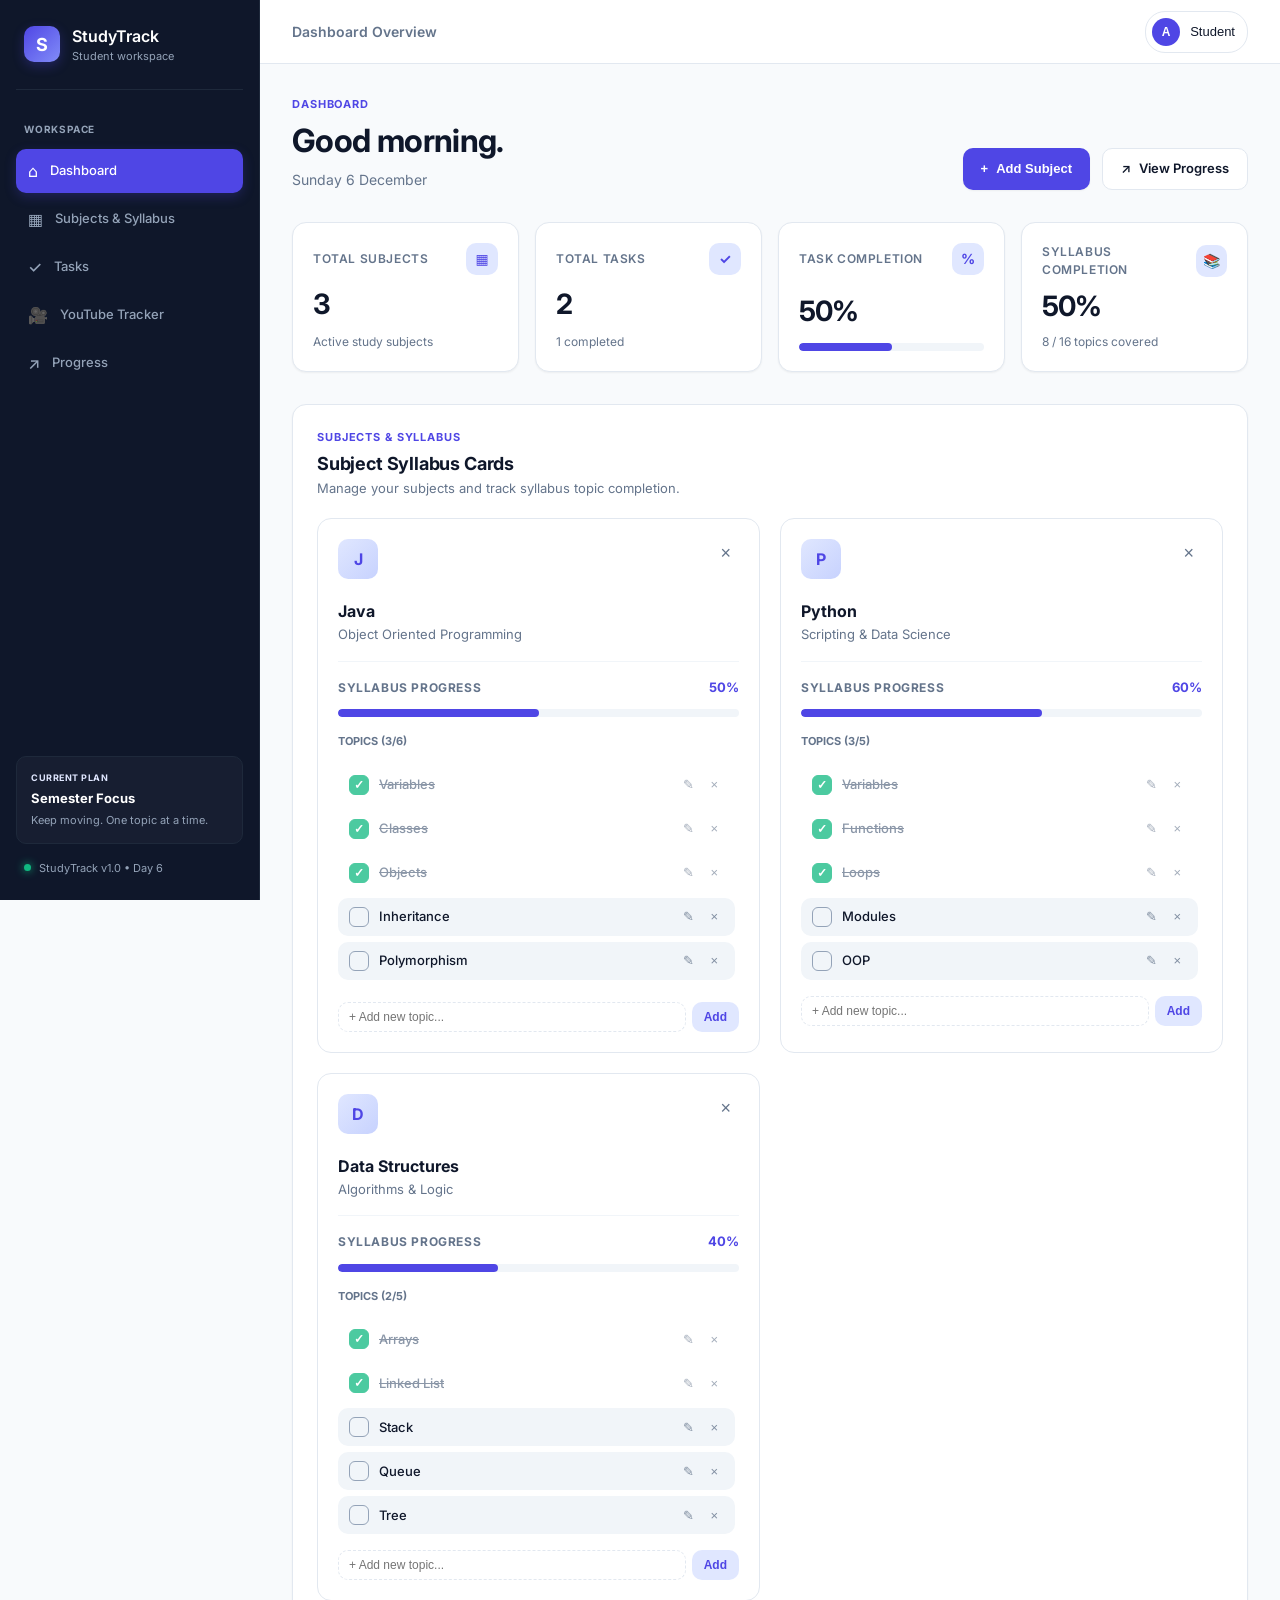
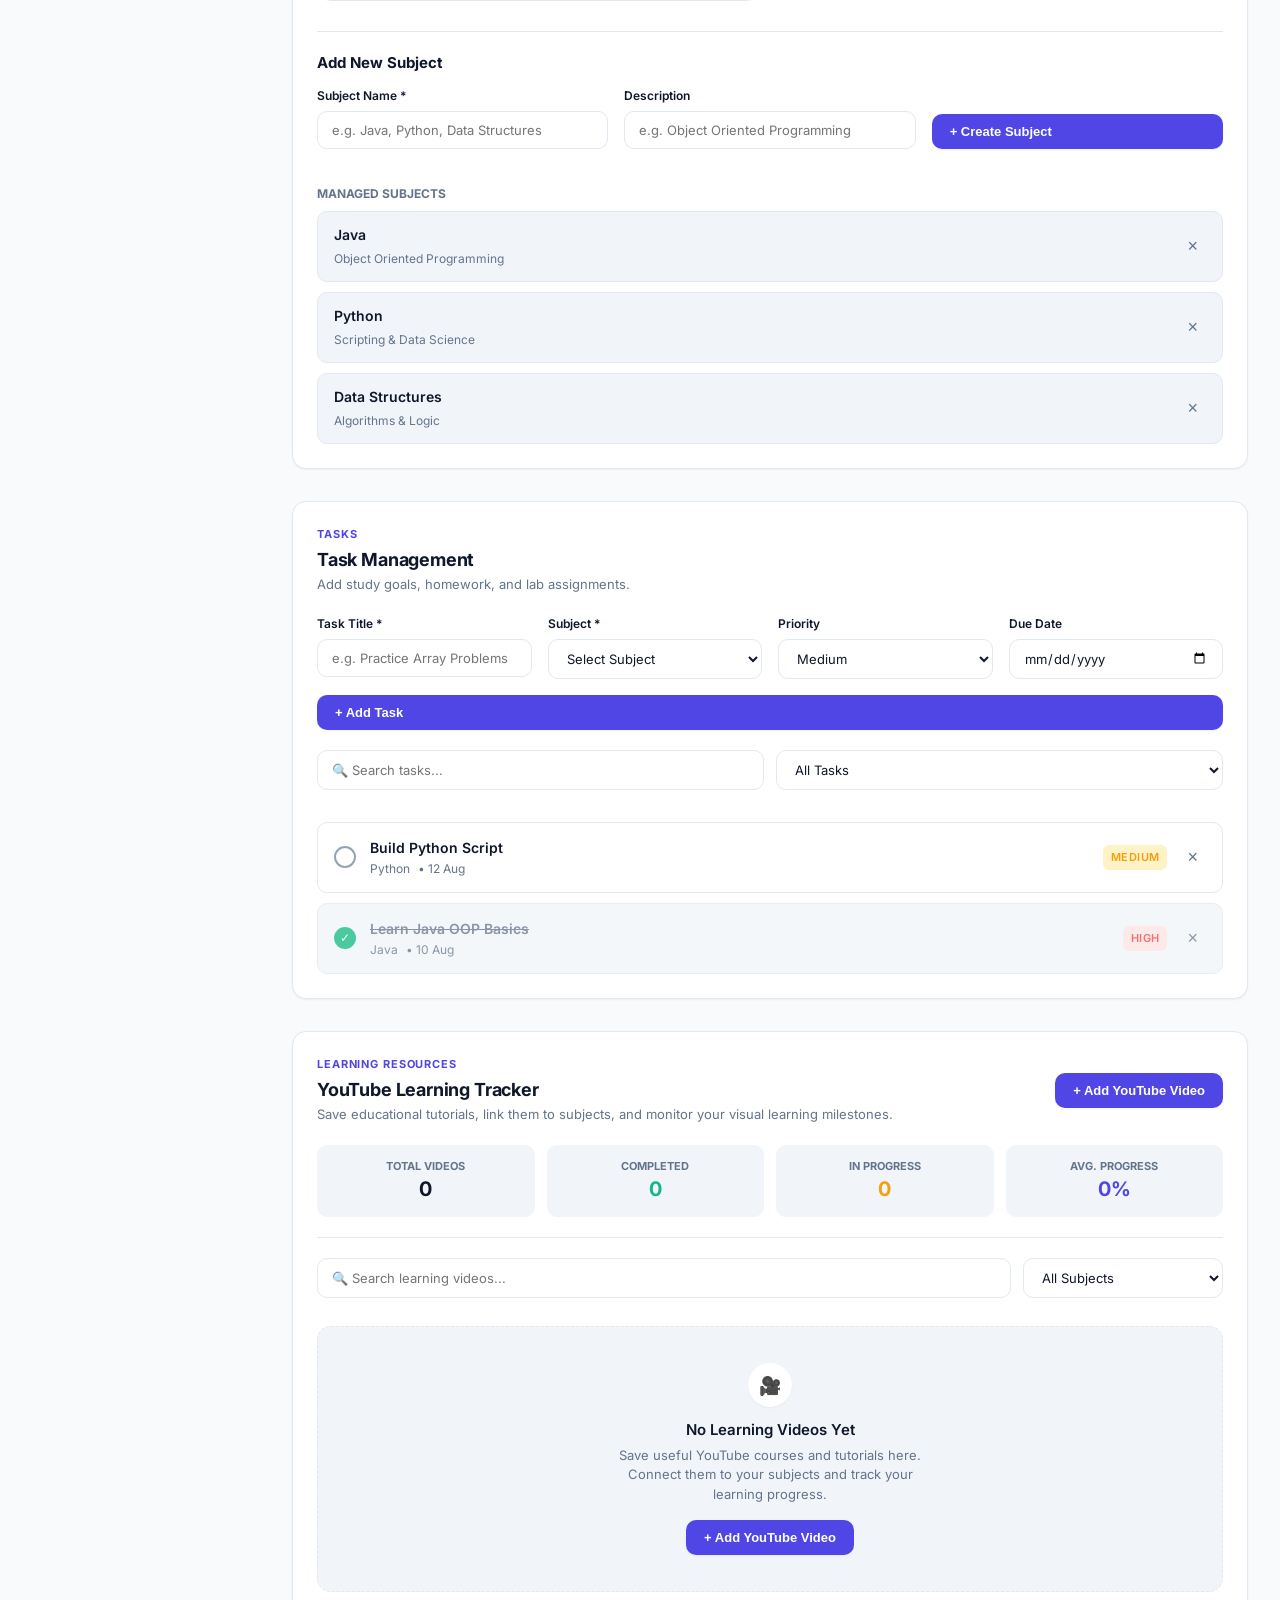
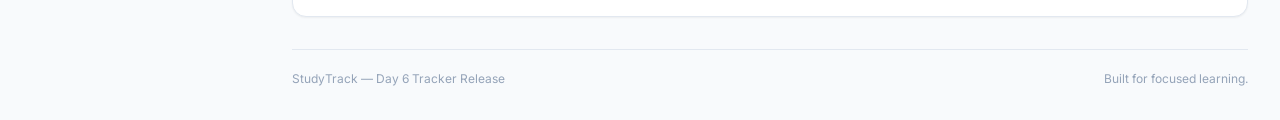
==== commit 33ebf8ce: "feat(day-6): add YouTube learning tracker" ====
--- a/index.htm
+++ b/index.htm
@@ -42,6 +42,10 @@
                     <a href="#tasks" class="nav-item">
                         <span>✓</span> Tasks
                     </a>
+                    <!-- Day 6 Navigation Link -->
+                    <a href="#videos" class="nav-item">
+                        <span>🎥</span> YouTube Tracker
+                    </a>
                     <a href="progress.htm" class="nav-item">
                         <span>↗</span> Progress
                     </a>
@@ -57,7 +61,7 @@
 
                 <div class="sidebar-footer">
                     <span class="status-dot"></span>
-                    <span>StudyTrack v1.0 • Day 5</span>
+                    <span>StudyTrack v1.0 • Day 6</span>
                 </div>
             </div>
         </aside>
@@ -255,9 +259,64 @@
                     </div>
                 </section>
 
+                <!-- =========================================
+                     YOUTUBE LEARNING TRACKER SECTION (Day 6)
+                     ========================================= -->
+                <section class="panel" id="videos">
+                    <div class="panel-header" style="display: flex; justify-content: space-between; align-items: center; width: 100%; flex-wrap: wrap; gap: 12px;">
+                        <div>
+                            <span class="eyebrow">LEARNING RESOURCES</span>
+                            <h2>YouTube Learning Tracker</h2>
+                            <p>Save educational tutorials, link them to subjects, and monitor your visual learning milestones.</p>
+                        </div>
+                        <button class="primary-button" id="openAddVideoBtn" type="button" onclick="openAddVideoModal()">+ Add YouTube Video</button>
+                    </div>
+
+                    <!-- Dynamic Statistics Widget -->
+                    <div class="video-stats-grid" style="display: grid; grid-template-columns: repeat(auto-fit, minmax(140px, 1fr)); gap: 12px; border-bottom: 1px solid var(--border); padding-bottom: 20px;">
+                        <div style="background: var(--surface-subtle); padding: 12px; border-radius: var(--radius-md); text-align: center; border: 1px solid var(--border-light);">
+                            <div style="font-size: 11px; font-weight: 700; color: var(--text-muted); text-transform: uppercase;">Total Videos</div>
+                            <strong style="font-size: 20px; color: var(--text-main);" id="vStatsTotal">0</strong>
+                        </div>
+                        <div style="background: var(--surface-subtle); padding: 12px; border-radius: var(--radius-md); text-align: center; border: 1px solid var(--border-light);">
+                            <div style="font-size: 11px; font-weight: 700; color: var(--text-muted); text-transform: uppercase;">Completed</div>
+                            <strong style="font-size: 20px; color: var(--success);" id="vStatsCompleted">0</strong>
+                        </div>
+                        <div style="background: var(--surface-subtle); padding: 12px; border-radius: var(--radius-md); text-align: center; border: 1px solid var(--border-light);">
+                            <div style="font-size: 11px; font-weight: 700; color: var(--text-muted); text-transform: uppercase;">In Progress</div>
+                            <strong style="font-size: 20px; color: var(--warning);" id="vStatsProgress">0</strong>
+                        </div>
+                        <div style="background: var(--surface-subtle); padding: 12px; border-radius: var(--radius-md); text-align: center; border: 1px solid var(--border-light);">
+                            <div style="font-size: 11px; font-weight: 700; color: var(--text-muted); text-transform: uppercase;">Avg. Progress</div>
+                            <strong style="font-size: 20px; color: var(--primary);" id="vStatsAverage">0%</strong>
+                        </div>
+                    </div>
+
+                    <!-- Controls (Search + Filter) -->
+                    <div class="video-controls" style="display: flex; gap: 12px; flex-wrap: wrap; margin-bottom: 8px;">
+                        <input type="text" id="videoSearchInput" class="input" placeholder="🔍 Search learning videos..." style="flex: 1; min-width: 200px;" oninput="filterAndSearchVideos()" />
+                        <select id="videoFilterSubject" class="select" style="max-width: 200px;" onchange="filterAndSearchVideos()">
+                            <option value="All">All Subjects</option>
+                        </select>
+                    </div>
+
+                    <!-- Dynamic Video Grid -->
+                    <div class="video-grid" id="videoGridContainer">
+                        <!-- Rendered dynamically by js/videos.js -->
+                    </div>
+
+                    <!-- Empty State -->
+                    <div class="empty-state" id="videoEmptyState" style="display: none;">
+                        <div class="empty-icon">🎥</div>
+                        <strong>No Learning Videos Yet</strong>
+                        <p>Save useful YouTube courses and tutorials here. Connect them to your subjects and track your learning progress.</p>
+                        <button class="primary-button" type="button" onclick="openAddVideoModal()">+ Add YouTube Video</button>
+                    </div>
+                </section>
+
                 <!-- Footer -->
                 <footer class="footer">
-                    <span>StudyTrack — Day 5 Syllabus Release</span>
+                    <span>StudyTrack — Day 6 Tracker Release</span>
                     <span>Built for focused learning.</span>
                 </footer>
 
@@ -265,8 +324,52 @@
         </main>
     </div>
 
+    <!-- =========================================
+         ADD YOUTUBE VIDEO MODAL (Day 6)
+         ========================================= -->
+    <div id="addVideoModal" class="modal-overlay" style="display: none;" onclick="handleModalOverlayClick(event)">
+        <div class="modal-content" role="dialog" aria-modal="true" aria-labelledby="modal-title">
+            <div class="modal-header">
+                <h2 id="modal-title">Add YouTube Video</h2>
+                <button class="modal-close-btn" type="button" onclick="closeAddVideoModal()" aria-label="Close modal">&times;</button>
+            </div>
+            <form id="videoForm" onsubmit="handleAddVideo(event)">
+                <div class="form-group" style="padding: 16px 24px 0 24px;">
+                    <label for="videoTitleInput">Video Title <span class="required">*</span></label>
+                    <input type="text" id="videoTitleInput" class="input" placeholder="e.g. Java OOP Complete Course" required />
+                </div>
+                <div class="form-group" style="padding: 12px 24px 0 24px;">
+                    <label for="videoUrlInput">YouTube URL <span class="required">*</span></label>
+                    <input type="url" id="videoUrlInput" class="input" placeholder="e.g. https://www.youtube.com/watch?v=abc123" required />
+                </div>
+                <div class="form-row" style="display: flex; gap: 12px; padding: 12px 24px 0 24px;">
+                    <div class="form-group" style="flex: 1;">
+                        <label for="videoSubjectInput">Subject <span class="required">*</span></label>
+                        <select id="videoSubjectInput" class="select" required>
+                            <option value="" disabled selected>Select subject</option>
+                        </select>
+                    </div>
+                    <div class="form-group" style="flex: 1;">
+                        <label for="videoDurationInput">Estimated Duration</label>
+                        <input type="text" id="videoDurationInput" class="input" placeholder="e.g. 2h 30m" />
+                    </div>
+                </div>
+                <div class="form-group" style="padding: 12px 24px 20px 24px;">
+                    <label for="videoDescriptionInput">Description</label>
+                    <textarea id="videoDescriptionInput" class="textarea" rows="3" placeholder="Briefly describe what this video covers..."></textarea>
+                </div>
+                <div class="modal-actions" style="display: flex; justify-content: flex-end; gap: 12px; padding: 16px 24px; border-top: 1px solid var(--border); background-color: var(--border-light);">
+                    <button type="button" class="secondary-button" onclick="closeAddVideoModal()">Cancel</button>
+                    <button type="submit" class="primary-button">Save Video</button>
+                </div>
+            </form>
+        </div>
+    </div>
+
     <!-- Scripts -->
     <script src="js/syllabus.js"></script>
     <script src="js/script.js"></script>
-</body>
-</html>+    <script src="js/videos.js"></script> </script>
+    
+     </body>
+    </html>
--- a/css/style.css
+++ b/css/style.css
@@ -1056,4 +1056,254 @@
     .subject-grid {
         grid-template-columns: 1fr;
     }
+}
+
+/* =========================================================
+   DAY 6: YOUTUBE LEARNING TRACKER STYLES
+   ========================================================= */
+
+.video-grid {
+    display: grid;
+    grid-template-columns: repeat(auto-fill, minmax(280px, 1fr));
+    gap: 20px;
+    margin-top: 16px;
+}
+
+.video-card {
+    background-color: var(--surface);
+    border: 1px solid var(--border);
+    border-radius: var(--radius-lg);
+    overflow: hidden;
+    display: flex;
+    flex-direction: column;
+    transition: transform var(--transition-fast), box-shadow var(--transition-fast), border-color var(--transition-fast);
+    box-shadow: var(--shadow-sm);
+}
+
+.video-card:hover {
+    border-color: var(--primary-soft);
+    box-shadow: var(--shadow-md);
+    transform: translateY(-2px);
+}
+
+.video-thumbnail-box {
+    position: relative;
+    width: 100%;
+    padding-top: 56.25%; /* 16:9 Aspect Ratio */
+    background-color: #000000;
+}
+
+.video-thumbnail-box img {
+    position: absolute;
+    top: 0;
+    left: 0;
+    width: 100%;
+    height: 100%;
+    object-fit: cover;
+}
+
+.video-duration-badge {
+    position: absolute;
+    bottom: 8px;
+    right: 8px;
+    background-color: rgba(15, 23, 42, 0.85);
+    color: #ffffff;
+    padding: 3px 6px;
+    border-radius: 4px;
+    font-size: 11px;
+    font-weight: 500;
+    backdrop-filter: blur(4px);
+}
+
+.video-card-body {
+    padding: 16px;
+    display: flex;
+    flex-direction: column;
+    flex-grow: 1;
+    gap: 10px;
+}
+
+.video-card-tag {
+    display: inline-block;
+    align-self: flex-start;
+    font-size: 10px;
+    font-weight: 700;
+    color: var(--primary);
+    background-color: var(--primary-soft);
+    padding: 3px 8px;
+    border-radius: 4px;
+    text-transform: uppercase;
+    letter-spacing: 0.05em;
+}
+
+.video-card-tag.unknown {
+    color: var(--danger);
+    background-color: var(--danger-soft);
+}
+
+.video-card-title {
+    font-size: 14px;
+    font-weight: 600;
+    color: var(--text-main);
+    line-height: 1.4;
+    display: -webkit-box;
+    -webkit-line-clamp: 2;
+    -webkit-box-orient: vertical;
+    overflow: hidden;
+}
+
+.video-card-desc {
+    font-size: 12px;
+    color: var(--text-muted);
+    line-height: 1.5;
+    display: -webkit-box;
+    -webkit-line-clamp: 2;
+    -webkit-box-orient: vertical;
+    overflow: hidden;
+    margin-bottom: auto; /* Pushes progress indicators down */
+}
+
+.video-card-progress-wrapper {
+    margin-top: 10px;
+    display: flex;
+    flex-direction: column;
+    gap: 6px;
+}
+
+.video-card-progress-header {
+    display: flex;
+    justify-content: space-between;
+    align-items: center;
+    font-size: 11px;
+    font-weight: 600;
+    color: var(--text-muted);
+}
+
+.video-card-progress-percent {
+    font-size: 11px;
+    font-weight: 700;
+    color: var(--primary);
+}
+
+.video-card-actions {
+    display: grid;
+    grid-template-columns: 1fr 1fr;
+    gap: 8px;
+    border-top: 1px solid var(--border-light);
+    padding-top: 12px;
+    margin-top: 12px;
+}
+
+.video-card-actions .btn-sm {
+    padding: 6px 10px;
+    font-size: 11px;
+    font-weight: 600;
+    border-radius: var(--radius-sm);
+    cursor: pointer;
+    display: inline-flex;
+    align-items: center;
+    justify-content: center;
+    gap: 4px;
+    transition: background-color var(--transition-fast), border-color var(--transition-fast);
+    text-decoration: none;
+}
+
+.btn-watch {
+    background-color: var(--primary);
+    color: #ffffff;
+    border: none;
+}
+
+.btn-watch:hover {
+    background-color: var(--primary-hover);
+}
+
+.btn-progress {
+    background-color: var(--surface);
+    color: var(--text-main);
+    border: 1px solid var(--border);
+}
+
+.btn-progress:hover {
+    background-color: var(--surface-subtle);
+}
+
+.btn-complete {
+    background-color: var(--success-soft);
+    color: var(--success);
+    border: 1px solid transparent;
+}
+
+.btn-complete:hover {
+    background-color: #a7f3d0;
+}
+
+.btn-delete-vid {
+    background-color: var(--danger-soft);
+    color: var(--danger);
+    border: 1px solid transparent;
+    grid-column: 1 / -1; /* spans full card horizontal grid */
+}
+
+.btn-delete-vid:hover {
+    background-color: #fecaca;
+}
+
+/* Modal Overlay Styles */
+.modal-overlay {
+    position: fixed;
+    top: 0;
+    left: 0;
+    right: 0;
+    bottom: 0;
+    background-color: rgba(15, 23, 42, 0.45);
+    backdrop-filter: blur(4px);
+    display: flex;
+    align-items: center;
+    justify-content: center;
+    z-index: 1000;
+    padding: 16px;
+}
+
+.modal-content {
+    background-color: var(--surface);
+    border-radius: var(--radius-lg);
+    width: 100%;
+    max-width: 480px;
+    box-shadow: var(--shadow-lg);
+    overflow: hidden;
+    animation: modalEntrance 200ms ease-out forwards;
+}
+
+@keyframes modalEntrance {
+    from { opacity: 0; transform: translateY(16px) scale(0.98); }
+    to { opacity: 1; transform: translateY(0) scale(1); }
+}
+
+.modal-header {
+    display: flex;
+    justify-content: space-between;
+    align-items: center;
+    padding: 16px 24px;
+    border-bottom: 1px solid var(--border);
+}
+
+.modal-header h2 {
+    font-size: 16px;
+    font-weight: 700;
+    color: var(--text-main);
+}
+
+.modal-close-btn {
+    background: none;
+    border: none;
+    font-size: 24px;
+    color: var(--text-muted);
+    cursor: pointer;
+    transition: color var(--transition-fast);
+    line-height: 1;
+}
+
+.modal-close-btn:hover {
+    color: var(--text-main);
 }
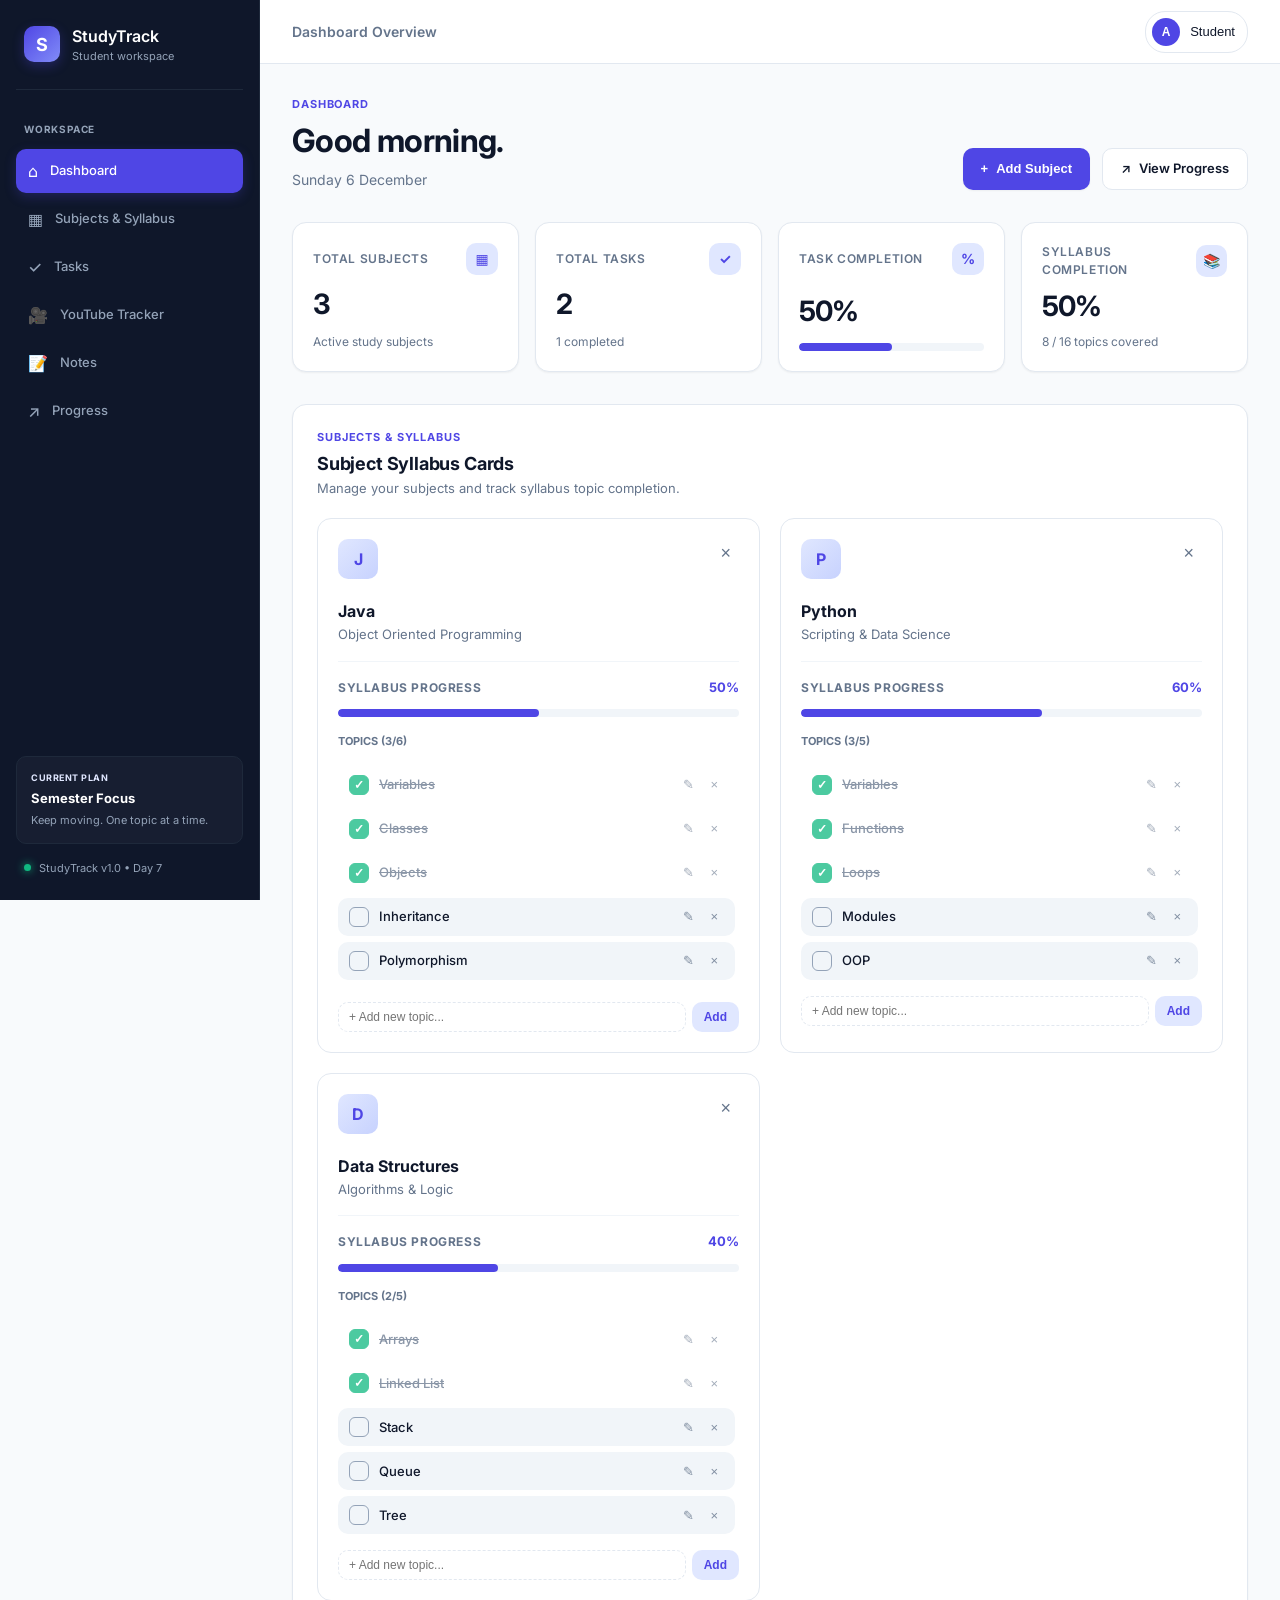
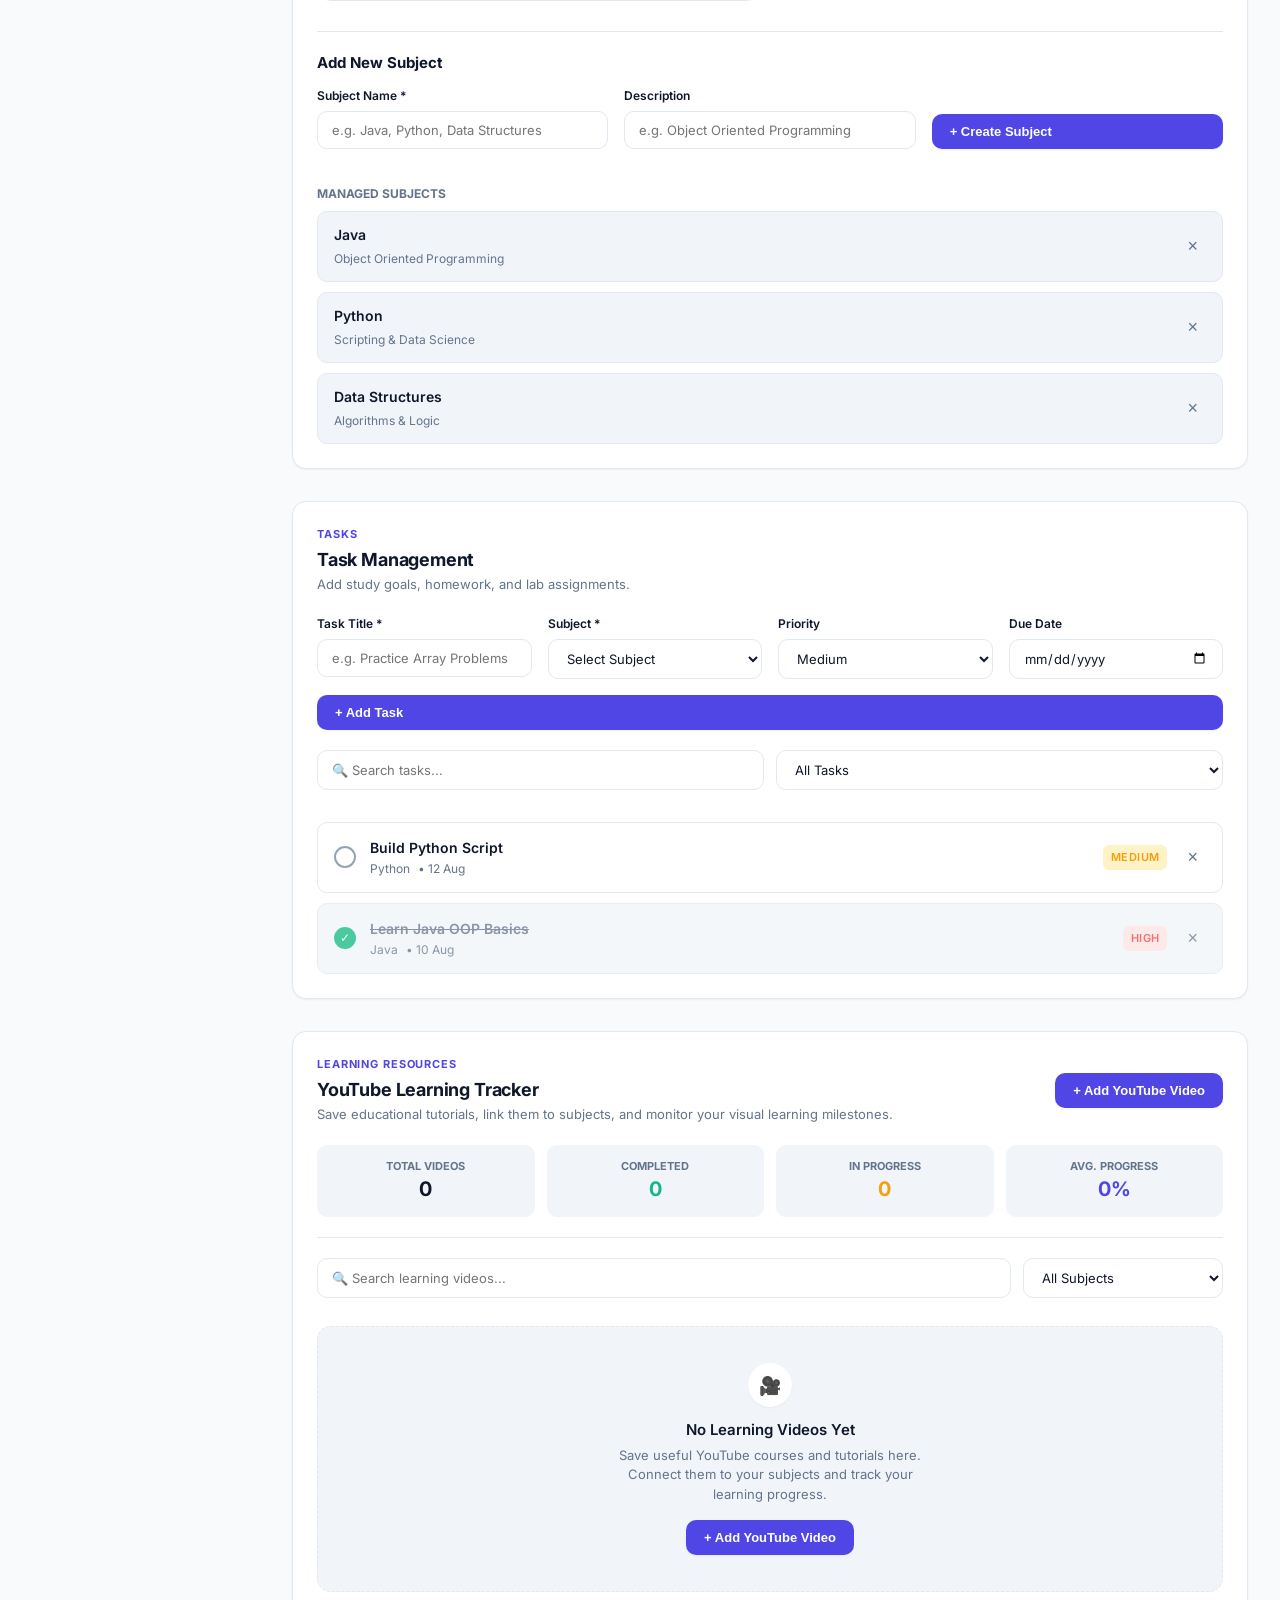
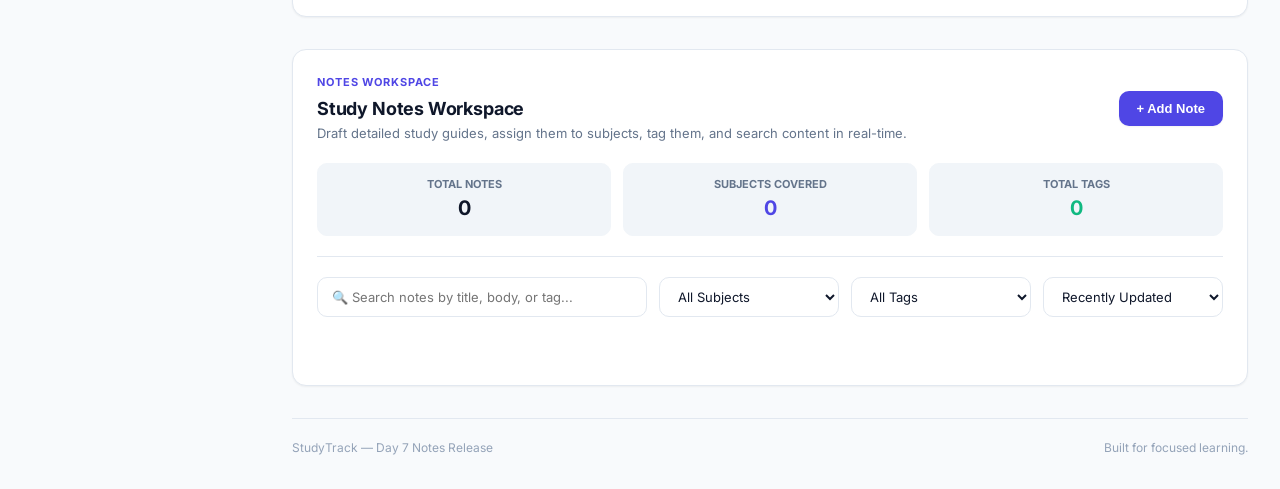
==== commit d3e5b720: "feat(day-6): add Notes" ====
--- a/index.htm
+++ b/index.htm
@@ -46,6 +46,10 @@
                     <a href="#videos" class="nav-item">
                         <span>🎥</span> YouTube Tracker
                     </a>
+                    <!-- Day 7 Navigation Link -->
+                    <a href="#notes" class="nav-item">
+                        <span>📝</span> Notes
+                    </a>
                     <a href="progress.htm" class="nav-item">
                         <span>↗</span> Progress
                     </a>
@@ -61,7 +65,7 @@
 
                 <div class="sidebar-footer">
                     <span class="status-dot"></span>
-                    <span>StudyTrack v1.0 • Day 6</span>
+                    <span>StudyTrack v1.0 • Day 7</span>
                 </div>
             </div>
         </aside>
@@ -314,9 +318,69 @@
                     </div>
                 </section>
 
+                <!-- =========================================
+                     NOTES MANAGEMENT SECTION (Day 7)
+                     ========================================= -->
+                <section class="panel" id="notes">
+                    <div class="panel-header" style="display: flex; justify-content: space-between; align-items: center; width: 100%; flex-wrap: wrap; gap: 12px;">
+                        <div>
+                            <span class="eyebrow">NOTES WORKSPACE</span>
+                            <h2>Study Notes Workspace</h2>
+                            <p>Draft detailed study guides, assign them to subjects, tag them, and search content in real-time.</p>
+                        </div>
+                        <button class="primary-button" id="openAddNoteBtn" type="button" onclick="openAddNoteModal()">+ Add Note</button>
+                    </div>
+
+                    <!-- Dynamic Notes Statistics Widget -->
+                    <div class="notes-stats-grid">
+                        <div style="background: var(--surface-subtle); padding: 12px; border-radius: var(--radius-md); text-align: center; border: 1px solid var(--border-light);">
+                            <div style="font-size: 11px; font-weight: 700; color: var(--text-muted); text-transform: uppercase;">Total Notes</div>
+                            <strong style="font-size: 20px; color: var(--text-main);" id="nStatsTotal">0</strong>
+                        </div>
+                        <div style="background: var(--surface-subtle); padding: 12px; border-radius: var(--radius-md); text-align: center; border: 1px solid var(--border-light);">
+                            <div style="font-size: 11px; font-weight: 700; color: var(--text-muted); text-transform: uppercase;">Subjects Covered</div>
+                            <strong style="font-size: 20px; color: var(--primary);" id="nStatsSubjects">0</strong>
+                        </div>
+                        <div style="background: var(--surface-subtle); padding: 12px; border-radius: var(--radius-md); text-align: center; border: 1px solid var(--border-light);">
+                            <div style="font-size: 11px; font-weight: 700; color: var(--text-muted); text-transform: uppercase;">Total Tags</div>
+                            <strong style="font-size: 20px; color: var(--success);" id="nStatsTags">0</strong>
+                        </div>
+                    </div>
+
+                    <!-- Controls Dashboard (Search + filters + sorts) -->
+                    <div class="notes-controls">
+                        <input type="text" id="notesSearchInput" class="input" placeholder="🔍 Search notes by title, body, or tag..." style="flex: 2; min-width: 250px;" oninput="filterAndSearchNotes()" />
+                        <select id="notesFilterSubject" class="select" style="max-width: 180px; min-width: 130px;" onchange="filterAndSearchNotes()">
+                            <option value="All">All Subjects</option>
+                        </select>
+                        <select id="notesFilterTag" class="select" style="max-width: 180px; min-width: 130px;" onchange="filterAndSearchNotes()">
+                            <option value="All">All Tags</option>
+                        </select>
+                        <select id="notesSortSelect" class="select" style="max-width: 180px; min-width: 130px;" onchange="filterAndSearchNotes()">
+                            <option value="updated">Recently Updated</option>
+                            <option value="created">Recently Created</option>
+                            <option value="oldest">Oldest</option>
+                            <option value="az">A-Z</option>
+                        </select>
+                    </div>
+
+                    <!-- Dynamic Notes Grid -->
+                    <div class="notes-grid-container" id="notesGridContainer">
+                        <!-- Rendered dynamically by js/notes.js -->
+                    </div>
+
+                    <!-- Empty State View -->
+                    <div class="empty-state" id="notesEmptyState" style="display: none;">
+                        <div class="empty-icon">📝</div>
+                        <strong>No Study Notes Found</strong>
+                        <p>Create your first study note and keep your learning organized.</p>
+                        <button class="primary-button" type="button" onclick="openAddNoteModal()">+ Add Note</button>
+                    </div>
+                </section>
+
                 <!-- Footer -->
                 <footer class="footer">
-                    <span>StudyTrack — Day 6 Tracker Release</span>
+                    <span>StudyTrack — Day 7 Notes Release</span>
                     <span>Built for focused learning.</span>
                 </footer>
 
@@ -366,10 +430,80 @@
         </div>
     </div>
 
+    <!-- =========================================
+         ADD / EDIT NOTE MODAL (Day 7)
+         ========================================= -->
+    <div id="noteModal" class="modal-overlay" style="display: none;" onclick="handleNoteModalOverlayClick(event)">
+        <div class="modal-content" role="dialog" aria-modal="true" aria-labelledby="note-modal-title" style="max-width: 540px;">
+            <div class="modal-header">
+                <h2 id="note-modal-title">Create Study Note</h2>
+                <button class="modal-close-btn" type="button" onclick="closeNoteModal()" aria-label="Close modal">&times;</button>
+            </div>
+            <form id="noteForm" onsubmit="handleSaveNote(event)">
+                <input type="hidden" id="noteIdInput" value="">
+                <div class="form-group" style="padding: 16px 24px 0 24px;">
+                    <label for="noteTitleInput">Note Title <span class="required">*</span></label>
+                    <input type="text" id="noteTitleInput" class="input" placeholder="e.g. Java OOP Concepts" required />
+                </div>
+                <div class="form-row" style="display: flex; gap: 12px; padding: 12px 24px 0 24px;">
+                    <div class="form-group" style="flex: 1;">
+                        <label for="noteSubjectInput">Subject <span class="required">*</span></label>
+                        <select id="noteSubjectInput" class="select" required>
+                            <option value="" disabled selected>Select subject</option>
+                        </select>
+                    </div>
+                    <div class="form-group" style="flex: 1;">
+                        <label for="noteTagsInput">Tags <span class="hint" style="font-size: 11px; color: var(--text-muted); font-weight: normal;">(comma-separated)</span></label>
+                        <input type="text" id="noteTagsInput" class="input" placeholder="e.g. Java, OOP, Exam, Revision" />
+                    </div>
+                </div>
+                <div class="form-group" style="padding: 12px 24px 20px 24px;">
+                    <label for="noteContentInput">Note Content <span class="required">*</span></label>
+                    <textarea id="noteContentInput" class="textarea" rows="8" placeholder="Type or paste study guide content here..." required style="min-height: 180px;"></textarea>
+                </div>
+                <div class="modal-actions" style="display: flex; justify-content: flex-end; gap: 12px; padding: 16px 24px; border-top: 1px solid var(--border); background-color: var(--border-light);">
+                    <button type="button" class="secondary-button" onclick="closeNoteModal()">Cancel</button>
+                    <button type="submit" class="primary-button" id="noteSaveBtn">Save Note</button>
+                </div>
+            </form>
+        </div>
+    </div>
+
+    <!-- =========================================
+         VIEW NOTE MODAL (Day 7)
+         ========================================= -->
+    <div id="viewNoteModal" class="modal-overlay" style="display: none;" onclick="handleViewNoteModalOverlayClick(event)">
+        <div class="modal-content" role="dialog" aria-modal="true" aria-labelledby="view-note-modal-title" style="max-width: 600px;">
+            <div class="modal-header" style="flex-direction: column; align-items: flex-start; gap: 6px; padding: 16px 24px;">
+                <div style="display: flex; justify-content: space-between; width: 100%; align-items: center;">
+                    <span id="viewNoteSubject" class="video-card-tag">Subject</span>
+                    <button class="modal-close-btn" type="button" onclick="closeViewNoteModal()" aria-label="Close modal">&times;</button>
+                </div>
+                <h2 id="view-note-modal-title" style="font-size: 18px; line-height: 1.3; margin-top: 4px; font-weight: 700; color: var(--text-main);">Note Title</h2>
+                <div style="font-size: 11px; color: var(--text-muted); display: flex; gap: 12px; flex-wrap: wrap;">
+                    <span id="viewNoteCreated">Created: --</span>
+                    <span id="viewNoteUpdated">Updated: --</span>
+                </div>
+            </div>
+            <div class="modal-body" style="padding: 20px 24px; overflow-y: auto; max-height: 50vh; border-top: 1px solid var(--border-light); border-bottom: 1px solid var(--border-light);">
+                <!-- Full Content Container -->
+                <div id="viewNoteContent" style="white-space: pre-wrap; font-size: 13.5px; line-height: 1.6; color: var(--text-main); word-break: break-word;"></div>
+            </div>
+            <div style="padding: 12px 24px; display: flex; flex-wrap: wrap; gap: 6px; align-items: center;" id="viewNoteTagsContainer">
+                <!-- Badges dynamically rendered here -->
+            </div>
+            <div class="modal-actions" style="display: flex; justify-content: flex-end; gap: 12px; padding: 16px 24px; border-top: 1px solid var(--border); background-color: var(--border-light);">
+                <button type="button" class="secondary-button" id="viewNoteEditBtn">Edit</button>
+                <button type="button" class="primary-button" onclick="closeViewNoteModal()">Close</button>
+            </div>
+        </div>
+    </div>
+
     <!-- Scripts -->
     <script src="js/syllabus.js"></script>
     <script src="js/script.js"></script>
-    <script src="js/videos.js"></script> </script>
+    <script src="js/videos.js"></script>
+    <script src="js/notes.js"></script>
     
-     </body>
-    </html>+</body>
+</html>
--- a/css/style.css
+++ b/css/style.css
@@ -480,6 +480,12 @@
     display: grid;
     grid-template-columns: repeat(auto-fit, minmax(200px, 1fr));
     gap: 16px;
+}
+
+.form-grid .form-group {
+    display: flex;
+    flex-direction: column;
+    gap: 6px;
 }
 
 .form-group {
@@ -1306,4 +1312,176 @@
 
 .modal-close-btn:hover {
     color: var(--text-main);
+}
+
+/* =========================================================
+   DAY 7: NOTES MANAGEMENT SYSTEM STYLES
+   ========================================================= */
+
+.notes-stats-grid {
+    display: grid;
+    grid-template-columns: repeat(auto-fit, minmax(140px, 1fr));
+    gap: 12px;
+    border-bottom: 1px solid var(--border);
+    padding-bottom: 20px;
+}
+
+.notes-controls {
+    display: flex;
+    gap: 12px;
+    flex-wrap: wrap;
+    margin-bottom: 8px;
+}
+
+.notes-grid-container {
+    display: grid;
+    grid-template-columns: repeat(auto-fill, minmax(300px, 1fr));
+    gap: 20px;
+    margin-top: 16px;
+}
+
+.note-card {
+    background-color: var(--surface);
+    border: 1px solid var(--border);
+    border-radius: var(--radius-lg);
+    padding: 20px;
+    display: flex;
+    flex-direction: column;
+    justify-content: space-between;
+    min-height: 220px;
+    transition: transform var(--transition-fast), box-shadow var(--transition-fast), border-color var(--transition-fast);
+    box-shadow: var(--shadow-sm);
+}
+
+.note-card:hover {
+    border-color: var(--primary-soft);
+    box-shadow: var(--shadow-md);
+    transform: translateY(-2px);
+}
+
+.note-card-header {
+    display: flex;
+    justify-content: space-between;
+    align-items: center;
+    margin-bottom: 8px;
+}
+
+.note-card-subject {
+    display: inline-block;
+    align-self: flex-start;
+    font-size: 10px;
+    font-weight: 700;
+    color: var(--primary);
+    background-color: var(--primary-soft);
+    padding: 3px 8px;
+    border-radius: 4px;
+    text-transform: uppercase;
+    letter-spacing: 0.05em;
+    max-width: 140px;
+    overflow: hidden;
+    text-overflow: ellipsis;
+    white-space: nowrap;
+}
+
+.note-card-subject.unknown {
+    color: var(--danger);
+    background-color: var(--danger-soft);
+}
+
+.note-card-date {
+    font-size: 11px;
+    color: var(--text-muted);
+}
+
+.note-card-title {
+    font-size: 15px;
+    font-weight: 700;
+    color: var(--text-main);
+    line-height: 1.3;
+    margin-bottom: 8px;
+    overflow: hidden;
+    text-overflow: ellipsis;
+    display: -webkit-box;
+    -webkit-line-clamp: 2;
+    -webkit-box-orient: vertical;
+}
+
+.note-card-preview {
+    font-size: 13px;
+    color: var(--text-muted);
+    line-height: 1.5;
+    margin-bottom: 12px;
+    overflow: hidden;
+    text-overflow: ellipsis;
+    display: -webkit-box;
+    -webkit-line-clamp: 3;
+    -webkit-box-orient: vertical;
+    flex-grow: 1;
+}
+
+.note-card-tags {
+    display: flex;
+    flex-wrap: wrap;
+    gap: 6px;
+    margin-bottom: 14px;
+}
+
+.note-tag {
+    font-size: 11px;
+    font-weight: 600;
+    color: var(--text-muted);
+    background-color: var(--surface-subtle);
+    padding: 2px 6px;
+    border-radius: 4px;
+}
+
+.note-card-actions {
+    display: grid;
+    grid-template-columns: 1fr 1fr 1fr;
+    gap: 6px;
+    border-top: 1px solid var(--border-light);
+    padding-top: 12px;
+    margin-top: auto;
+}
+
+.note-card-actions .btn-sm {
+    padding: 6px 10px;
+    font-size: 11px;
+    font-weight: 600;
+    border-radius: var(--radius-sm);
+    cursor: pointer;
+    display: inline-flex;
+    align-items: center;
+    justify-content: center;
+    gap: 4px;
+    transition: background-color var(--transition-fast), border-color var(--transition-fast);
+    text-decoration: none;
+    background-color: var(--surface);
+    color: var(--text-main);
+    border: 1px solid var(--border);
+}
+
+.note-card-actions .btn-sm:hover {
+    background-color: var(--surface-subtle);
+}
+
+.note-card-actions .btn-sm.btn-watch {
+    background-color: var(--primary-soft);
+    color: var(--primary);
+    border: 1px solid transparent;
+}
+
+.note-card-actions .btn-sm.btn-watch:hover {
+    background-color: var(--primary);
+    color: #ffffff;
+}
+
+.note-card-actions .btn-sm.btn-delete-vid {
+    background-color: var(--danger-soft);
+    color: var(--danger);
+    border: 1px solid transparent;
+}
+
+.note-card-actions .btn-sm.btn-delete-vid:hover {
+    background-color: #fecaca;
 }
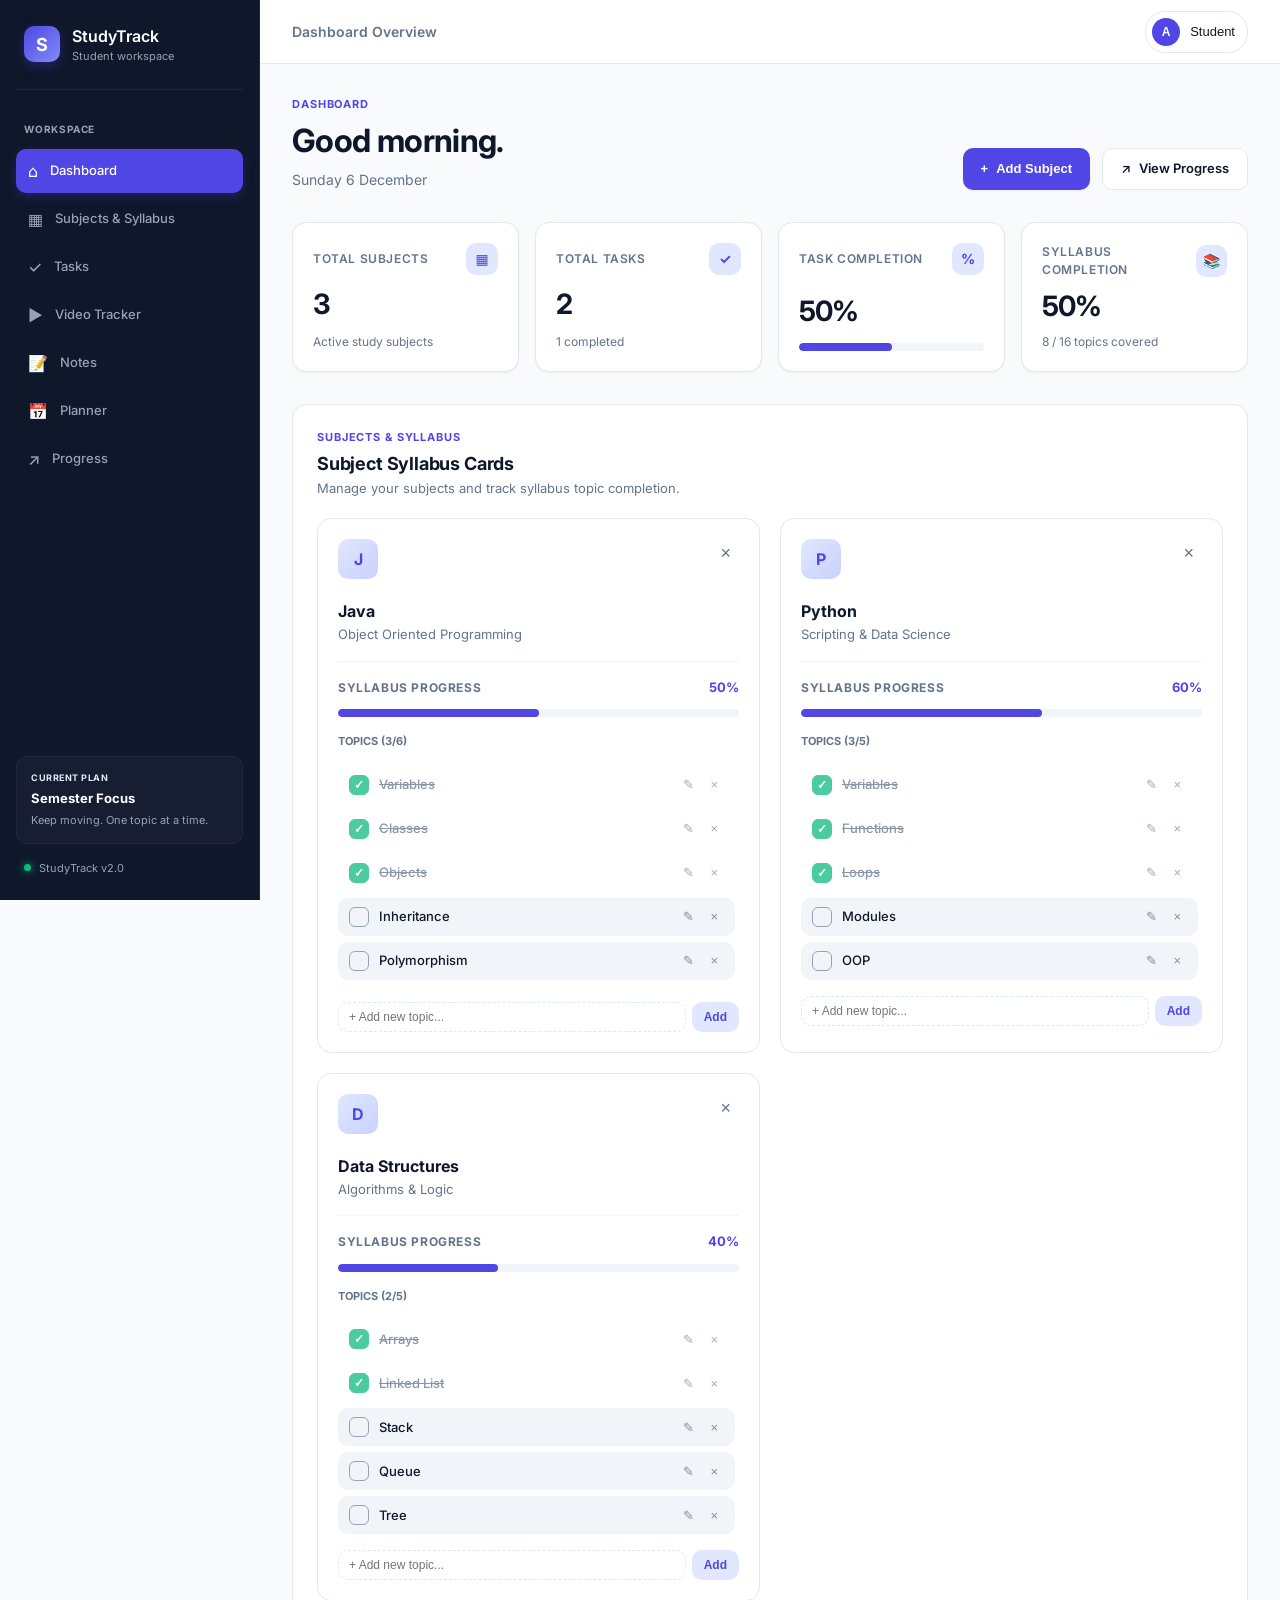
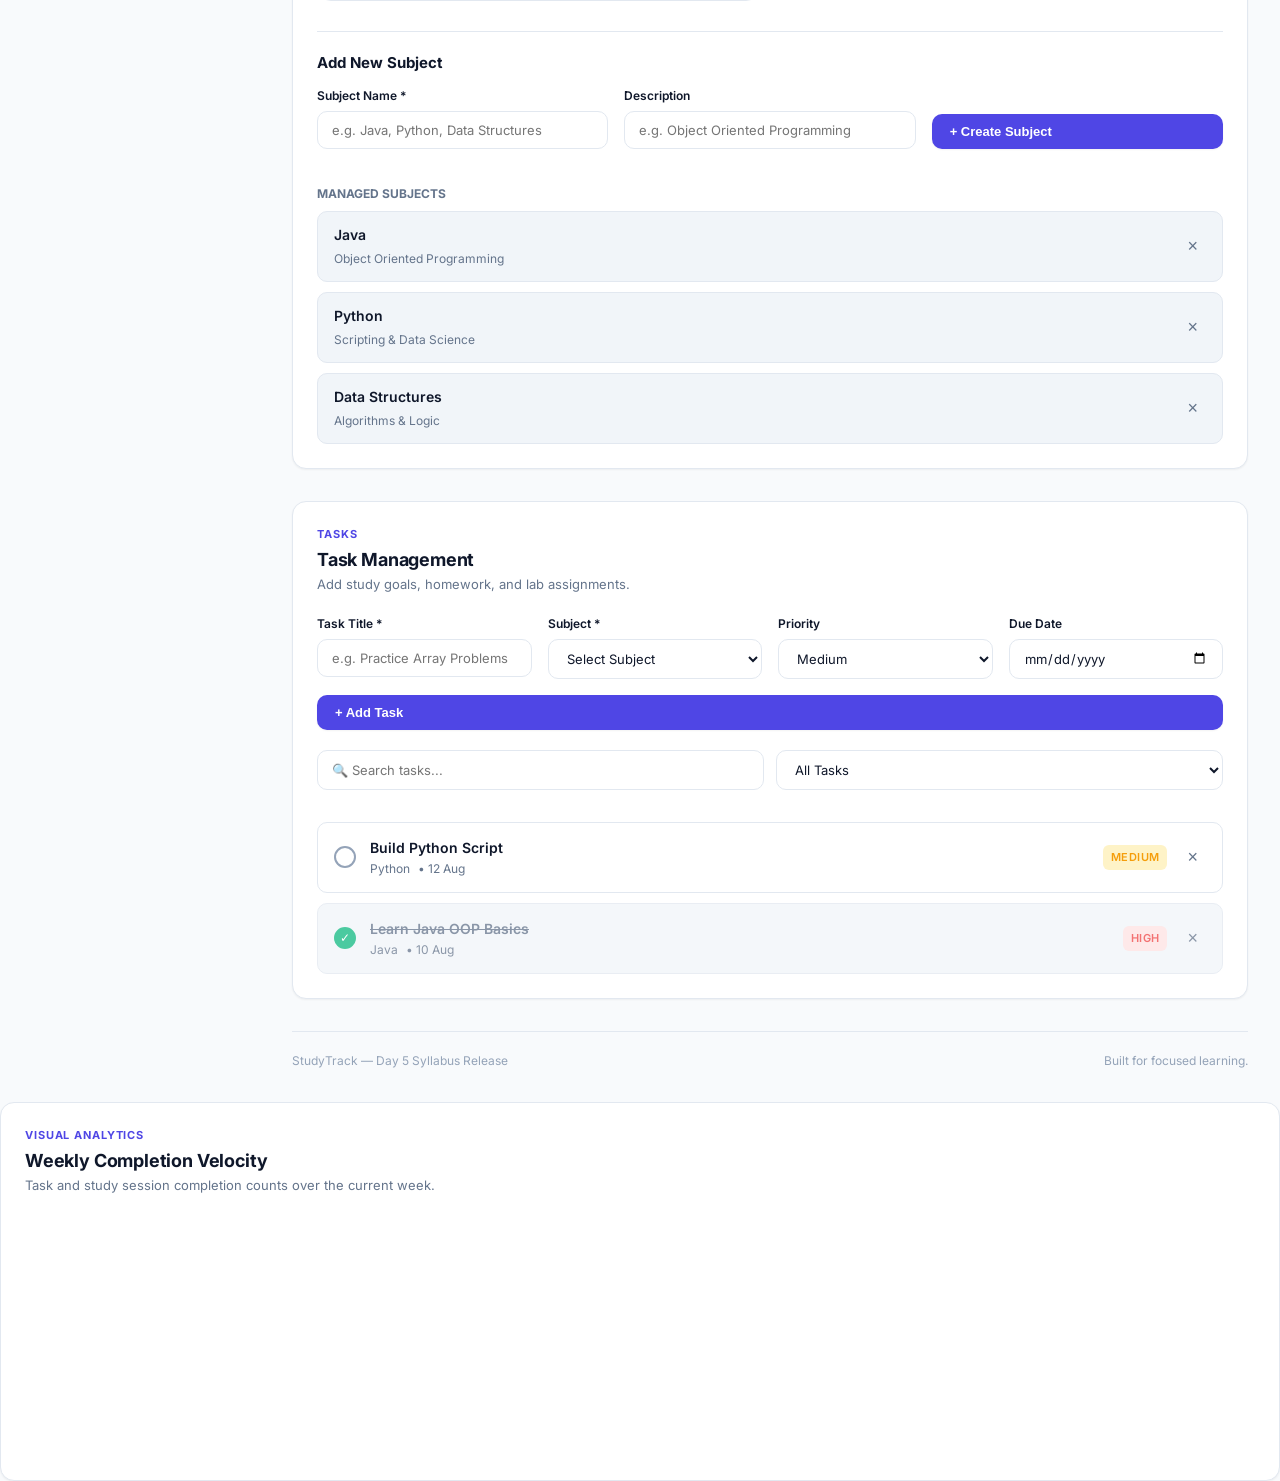
==== commit bc737a83: "student dashboard" ====
--- a/index.htm
+++ b/index.htm
@@ -1,509 +1,875 @@
 <!DOCTYPE html>
 <html lang="en">
+
 <head>
     <meta charset="UTF-8">
     <meta name="viewport" content="width=device-width, initial-scale=1.0">
-    <meta name="description" content="StudyTrack — Student Study Dashboard with Subject, Task & Syllabus Management">
+
+    <meta name="description"
+        content="StudyTrack — Student Study Dashboard with Subject, Task & Syllabus Management">
+
     <title>StudyTrack — Student Dashboard</title>
 
     <!-- Google Fonts -->
     <link rel="preconnect" href="https://fonts.googleapis.com">
     <link rel="preconnect" href="https://fonts.gstatic.com" crossorigin>
-    <link href="https://fonts.googleapis.com/css2?family=Inter:wght@400;500;600;700&display=swap" rel="stylesheet">
+
+    <link
+        href="https://fonts.googleapis.com/css2?family=Inter:wght@400;500;600;700&display=swap"
+        rel="stylesheet">
 
     <!-- CSS -->
     <link rel="stylesheet" href="css/style.css">
 </head>
+
 <body>
 
-    <div class="app">
-
-        <!-- =========================================
-             SIDEBAR NAVIGATION
-             ========================================= -->
-        <aside class="sidebar">
-            <div>
-                <div class="brand">
-                    <div class="brand-mark">S</div>
+<div class="app">
+
+    <!-- =========================================
+         SIDEBAR NAVIGATION
+         ========================================= -->
+    <aside class="sidebar">
+
+        <div>
+
+            <!-- BRAND -->
+            <div class="brand">
+
+                <div class="brand-mark">
+                    S
+                </div>
+
+                <div>
+                    <strong>StudyTrack</strong>
+                    <span>Student workspace</span>
+                </div>
+
+            </div>
+
+
+            <!-- NAVIGATION -->
+            <nav class="navigation">
+
+                <p class="nav-label">
+                    WORKSPACE
+                </p>
+
+
+                <!-- Dashboard -->
+                <a href="index.htm" class="nav-item active">
+                    <span>⌂</span>
+                    Dashboard
+                </a>
+
+
+                <!-- Subjects -->
+                <a href="index.htm#subjects" class="nav-item">
+                    <span>▦</span>
+                    Subjects &amp; Syllabus
+                </a>
+
+
+                <!-- Tasks -->
+                <a href="index.htm#tasks" class="nav-item">
+                    <span>✓</span>
+                    Tasks
+                </a>
+
+
+                <!-- Videos -->
+                <a href="videos.htm" class="nav-item">
+                    <span>▶</span>
+                    Video Tracker
+                </a>
+
+
+                <!-- Notes -->
+                <a href="notes.htm" class="nav-item">
+                    <span>📝</span>
+                    Notes
+                </a>
+
+
+                <!-- Planner -->
+                <a href="planner.htm" class="nav-item">
+                    <span>📅</span>
+                    Planner
+                </a>
+
+
+                <!-- Progress -->
+                <a href="progress.htm" class="nav-item">
+                    <span>↗</span>
+                    Progress
+                </a>
+
+            </nav>
+
+        </div>
+
+
+        <!-- SIDEBAR BOTTOM -->
+        <div class="sidebar-bottom">
+
+            <div class="semester-card">
+
+                <span>
+                    CURRENT PLAN
+                </span>
+
+                <strong>
+                    Semester Focus
+                </strong>
+
+                <small>
+                    Keep moving. One topic at a time.
+                </small>
+
+            </div>
+
+
+            <div class="sidebar-footer">
+
+                <span class="status-dot"></span>
+
+                <span>
+                    StudyTrack v2.0
+                </span>
+
+            </div>
+
+        </div>
+
+    </aside>
+
+
+
+    <!-- =========================================
+         MAIN CONTENT
+         ========================================= -->
+    <main class="main">
+
+
+        <!-- TOPBAR -->
+        <header class="topbar">
+
+            <button
+                class="mobile-menu"
+                id="mobileMenu"
+                aria-label="Open navigation menu">
+
+                ☰
+
+            </button>
+
+
+            <div class="topbar-title">
+                Dashboard Overview
+            </div>
+
+
+            <button
+                class="profile-button"
+                type="button">
+
+                <span class="avatar">
+                    A
+                </span>
+
+                <span class="profile-name">
+                    Student
+                </span>
+
+            </button>
+
+        </header>
+
+
+
+        <!-- PAGE CONTENT -->
+        <div class="content">
+
+
+            <!-- =========================================
+                 HERO
+                 ========================================= -->
+            <section class="hero">
+
+                <div>
+
+                    <span class="eyebrow">
+                        DASHBOARD
+                    </span>
+
+                    <h1 id="welcomeMessage">
+                        Good day.
+                    </h1>
+
+                    <p id="currentDate">
+                        Today
+                    </p>
+
+                </div>
+
+
+                <div class="hero-actions">
+
+                    <button
+                        class="primary-button"
+                        id="heroAddSubject"
+                        type="button">
+
+                        <span>+</span>
+                        Add Subject
+
+                    </button>
+
+
+                    <a
+                        href="progress.htm"
+                        class="secondary-button">
+
+                        <span>↗</span>
+                        View Progress
+
+                    </a>
+
+                </div>
+
+            </section>
+
+
+
+            <!-- =========================================
+                 STATISTICS
+                 ========================================= -->
+            <section class="stats-grid">
+
+
+                <!-- Total Subjects -->
+                <div class="stat-card">
+
+                    <div class="stat-card-top">
+
+                        <span class="stat-card-title">
+                            Total Subjects
+                        </span>
+
+                        <div class="stat-icon">
+                            ▦
+                        </div>
+
+                    </div>
+
+
+                    <div
+                        class="stat-value"
+                        id="subjectCount">
+
+                        0
+
+                    </div>
+
+
+                    <div class="stat-footer">
+                        Active study subjects
+                    </div>
+
+                </div>
+
+
+
+                <!-- Total Tasks -->
+                <div class="stat-card">
+
+                    <div class="stat-card-top">
+
+                        <span class="stat-card-title">
+                            Total Tasks
+                        </span>
+
+                        <div class="stat-icon">
+                            ✓
+                        </div>
+
+                    </div>
+
+
+                    <div
+                        class="stat-value"
+                        id="taskCount">
+
+                        0
+
+                    </div>
+
+
+                    <div class="stat-footer">
+
+                        <span id="completedCount">
+                            0
+                        </span>
+
+                        completed
+
+                    </div>
+
+                </div>
+
+
+
+                <!-- Task Completion -->
+                <div class="stat-card">
+
+                    <div class="stat-card-top">
+
+                        <span class="stat-card-title">
+                            Task Completion
+                        </span>
+
+                        <div class="stat-icon">
+                            %
+                        </div>
+
+                    </div>
+
+
+                    <div
+                        class="stat-value"
+                        id="progressPercentage">
+
+                        0%
+
+                    </div>
+
+
+                    <div
+                        class="progress-track"
+                        style="margin-top: 8px;">
+
+                        <div
+                            class="progress-fill"
+                            id="progressFill"
+                            style="width: 0%;">
+
+                        </div>
+
+                    </div>
+
+                </div>
+
+
+
+                <!-- Syllabus Completion -->
+                <div class="stat-card">
+
+                    <div class="stat-card-top">
+
+                        <span class="stat-card-title">
+                            Syllabus Completion
+                        </span>
+
+                        <div class="stat-icon">
+                            📚
+                        </div>
+
+                    </div>
+
+
+                    <div
+                        class="stat-value"
+                        id="syllabusProgressPercent">
+
+                        0%
+
+                    </div>
+
+
+                    <div class="stat-footer">
+
+                        <span id="syllabusCompletedTopics">
+                            0
+                        </span>
+
+                        /
+
+                        <span id="syllabusTotalTopics">
+                            0
+                        </span>
+
+                        topics covered
+
+                    </div>
+
+                </div>
+
+            </section>
+
+
+
+            <!-- =========================================
+                 SUBJECTS & SYLLABUS
+                 ========================================= -->
+            <section
+                class="panel"
+                id="subjects">
+
+
+                <div class="panel-header">
+
                     <div>
-                        <strong>StudyTrack</strong>
-                        <span>Student workspace</span>
-                    </div>
-                </div>
-
-                <nav class="navigation">
-                    <p class="nav-label">WORKSPACE</p>
-                    <a href="index.htm" class="nav-item active">
-                        <span>⌂</span> Dashboard
-                    </a>
-                    <a href="#subjects" class="nav-item">
-                        <span>▦</span> Subjects & Syllabus
-                    </a>
-                    <a href="#tasks" class="nav-item">
-                        <span>✓</span> Tasks
-                    </a>
-                    <!-- Day 6 Navigation Link -->
-                    <a href="#videos" class="nav-item">
-                        <span>🎥</span> YouTube Tracker
-                    </a>
-                    <!-- Day 7 Navigation Link -->
-                    <a href="#notes" class="nav-item">
-                        <span>📝</span> Notes
-                    </a>
-                    <a href="progress.htm" class="nav-item">
-                        <span>↗</span> Progress
-                    </a>
-                </nav>
-            </div>
-
-            <div class="sidebar-bottom">
-                <div class="semester-card">
-                    <span>CURRENT PLAN</span>
-                    <strong>Semester Focus</strong>
-                    <small>Keep moving. One topic at a time.</small>
-                </div>
-
-                <div class="sidebar-footer">
-                    <span class="status-dot"></span>
-                    <span>StudyTrack v1.0 • Day 7</span>
-                </div>
-            </div>
-        </aside>
-
-        <!-- =========================================
-             MAIN CONTENT
-             ========================================= -->
-        <main class="main">
-
-            <!-- Topbar Header -->
-            <header class="topbar">
-                <button class="mobile-menu" id="mobileMenu" aria-label="Open navigation menu">☰</button>
-                <div class="topbar-title">Dashboard Overview</div>
-                
-                <button class="profile-button" type="button">
-                    <span class="avatar">A</span>
-                    <span class="profile-name">Student</span>
-                </button>
-            </header>
-
-            <div class="content">
-
-                <!-- Hero Header -->
-                <section class="hero">
+
+                        <span class="eyebrow">
+                            SUBJECTS &amp; SYLLABUS
+                        </span>
+
+                        <h2>
+                            Subject Syllabus Cards
+                        </h2>
+
+                        <p>
+                            Manage your subjects and track syllabus topic completion.
+                        </p>
+
+                    </div>
+
+                </div>
+
+
+
+                <!-- SUBJECT CARDS -->
+                <div
+                    class="subject-grid"
+                    id="quickSubjectList">
+
+                    <!-- Dynamic Subject Cards
+                         rendered by script.js & syllabus.js -->
+
+                </div>
+
+
+
+                <!-- EMPTY SUBJECT STATE -->
+                <div
+                    class="empty-state"
+                    id="quickEmptyMessage"
+                    style="display: none;">
+
+                    <div class="empty-icon">
+                        ▦
+                    </div>
+
+                    <strong>
+                        No subjects added yet
+                    </strong>
+
+                    <p>
+                        Create a subject below to start managing
+                        syllabus topics and tasks.
+                    </p>
+
+                    <button
+                        class="primary-button"
+                        id="emptyAddSubject"
+                        type="button">
+
+                        + Add Subject
+
+                    </button>
+
+                </div>
+
+
+
+                <!-- ADD SUBJECT FORM -->
+                <div
+                    style="
+                        border-top: 1px solid var(--border);
+                        padding-top: 20px;
+                        margin-top: 10px;
+                    ">
+
+                    <h3
+                        style="
+                            font-size: 15px;
+                            font-weight: 700;
+                            margin-bottom: 12px;
+                        ">
+
+                        Add New Subject
+
+                    </h3>
+
+
+                    <form
+                        id="subjectForm"
+                        class="form-grid">
+
+
+                        <!-- Subject Name -->
+                        <div class="form-group">
+
+                            <label for="subjectNameInput">
+                                Subject Name *
+                            </label>
+
+                            <input
+                                type="text"
+                                id="subjectNameInput"
+                                class="input"
+                                placeholder="e.g. Java, Python, Data Structures"
+                                required>
+
+                        </div>
+
+
+
+                        <!-- Description -->
+                        <div class="form-group">
+
+                            <label for="subjectDescriptionInput">
+                                Description
+                            </label>
+
+                            <input
+                                type="text"
+                                id="subjectDescriptionInput"
+                                class="input"
+                                placeholder="e.g. Object Oriented Programming">
+
+                        </div>
+
+
+
+                        <!-- Submit -->
+                        <div
+                            class="form-group"
+                            style="justify-content: flex-end;">
+
+                            <label>
+                                &nbsp;
+                            </label>
+
+                            <button
+                                type="submit"
+                                class="primary-button">
+
+                                + Create Subject
+
+                            </button>
+
+                        </div>
+
+                    </form>
+
+                </div>
+
+
+
+                <!-- MANAGED SUBJECTS -->
+                <div style="margin-top: 16px;">
+
+                    <h4
+                        style="
+                            font-size: 12px;
+                            font-weight: 700;
+                            color: var(--text-muted);
+                            text-transform: uppercase;
+                            margin-bottom: 8px;
+                        ">
+
+                        Managed Subjects
+
+                    </h4>
+
+
+                    <div
+                        class="subject-manage-list"
+                        id="subjectList">
+
+                    </div>
+
+
+                    <div
+                        class="empty-state"
+                        id="emptySubjectMessage"
+                        style="
+                            display: none;
+                            padding: 16px;
+                        ">
+
+                        <p>
+                            No subjects in list.
+                        </p>
+
+                    </div>
+
+                </div>
+
+            </section>
+
+
+
+            <!-- =========================================
+                 TASK MANAGEMENT
+                 ========================================= -->
+            <section
+                class="panel"
+                id="tasks">
+
+
+                <div class="panel-header">
+
                     <div>
-                        <span class="eyebrow">DASHBOARD</span>
-                        <h1 id="welcomeMessage">Good day.</h1>
-                        <p id="currentDate">Today</p>
-                    </div>
-                    <div class="hero-actions">
-                        <button class="primary-button" id="heroAddSubject" type="button">
-                            <span>+</span> Add Subject
+
+                        <span class="eyebrow">
+                            TASKS
+                        </span>
+
+                        <h2>
+                            Task Management
+                        </h2>
+
+                        <p>
+                            Add study goals, homework, and lab assignments.
+                        </p>
+
+                    </div>
+
+                </div>
+
+
+
+                <!-- ADD TASK FORM -->
+                <form
+                    id="taskForm"
+                    class="form-grid">
+
+
+                    <!-- Task Title -->
+                    <div class="form-group">
+
+                        <label for="taskInput">
+                            Task Title *
+                        </label>
+
+                        <input
+                            type="text"
+                            id="taskInput"
+                            class="input"
+                            placeholder="e.g. Practice Array Problems"
+                            required>
+
+                    </div>
+
+
+
+                    <!-- Subject -->
+                    <div class="form-group">
+
+                        <label for="subjectInput">
+                            Subject *
+                        </label>
+
+                        <select
+                            id="subjectInput"
+                            class="select"
+                            required>
+
+                            <option value="">
+                                Select subject
+                            </option>
+
+                        </select>
+
+                    </div>
+
+
+
+                    <!-- Priority -->
+                    <div class="form-group">
+
+                        <label for="priorityInput">
+                            Priority
+                        </label>
+
+                        <select
+                            id="priorityInput"
+                            class="select">
+
+                            <option value="High">
+                                High
+                            </option>
+
+                            <option
+                                value="Medium"
+                                selected>
+
+                                Medium
+
+                            </option>
+
+                            <option value="Low">
+                                Low
+                            </option>
+
+                        </select>
+
+                    </div>
+
+
+
+                    <!-- Due Date -->
+                    <div class="form-group">
+
+                        <label for="deadlineInput">
+                            Due Date
+                        </label>
+
+                        <input
+                            type="date"
+                            id="deadlineInput"
+                            class="input">
+
+                    </div>
+
+
+
+                    <!-- Add Task -->
+                    <div
+                        class="form-group full-width"
+                        style="
+                            display: flex;
+                            justify-content: flex-end;
+                        ">
+
+                        <button
+                            type="submit"
+                            class="primary-button">
+
+                            + Add Task
+
                         </button>
-                        <a href="progress.htm" class="secondary-button">
-                            <span>↗</span> View Progress
-                        </a>
-                    </div>
-                </section>
-
-                <!-- Statistics Overview Grid -->
-                <section class="stats-grid">
-                    <div class="stat-card">
-                        <div class="stat-card-top">
-                            <span class="stat-card-title">Total Subjects</span>
-                            <div class="stat-icon">▦</div>
-                        </div>
-                        <div class="stat-value" id="subjectCount">0</div>
-                        <div class="stat-footer">Active study subjects</div>
-                    </div>
-
-                    <div class="stat-card">
-                        <div class="stat-card-top">
-                            <span class="stat-card-title">Total Tasks</span>
-                            <div class="stat-icon">✓</div>
-                        </div>
-                        <div class="stat-value" id="taskCount">0</div>
-                        <div class="stat-footer"><span id="completedCount">0</span> completed</div>
-                    </div>
-
-                    <div class="stat-card">
-                        <div class="stat-card-top">
-                            <span class="stat-card-title">Task Completion</span>
-                            <div class="stat-icon">%</div>
-                        </div>
-                        <div class="stat-value" id="progressPercentage">0%</div>
-                        <div class="progress-track" style="margin-top: 8px;">
-                            <div class="progress-fill" id="progressFill" style="width: 0%"></div>
-                        </div>
-                    </div>
-
-                    <div class="stat-card">
-                        <div class="stat-card-top">
-                            <span class="stat-card-title">Syllabus Completion</span>
-                            <div class="stat-icon">📚</div>
-                        </div>
-                        <div class="stat-value" id="syllabusProgressPercent">0%</div>
-                        <div class="stat-footer"><span id="syllabusCompletedTopics">0</span> / <span id="syllabusTotalTopics">0</span> topics covered</div>
-                    </div>
-                </section>
-
-                <!-- =========================================
-                     SUBJECTS & SYLLABUS MANAGEMENT SECTION
-                     ========================================= -->
-                <section class="panel" id="subjects">
-                    <div class="panel-header">
-                        <div>
-                            <span class="eyebrow">SUBJECTS & SYLLABUS</span>
-                            <h2>Subject Syllabus Cards</h2>
-                            <p>Manage your subjects and track syllabus topic completion.</p>
-                        </div>
-                    </div>
-
-                    <!-- Subject Cards Container with Embedded Syllabus -->
-                    <div class="subject-grid" id="quickSubjectList">
-                        <!-- Dynamic Subject Cards rendered by script.js & syllabus.js -->
-                    </div>
-
-                    <!-- Empty State for Subject Cards -->
-                    <div class="empty-state" id="quickEmptyMessage" style="display: none;">
-                        <div class="empty-icon">▦</div>
-                        <strong>No subjects added yet</strong>
-                        <p>Create a subject below to start managing syllabus topics and tasks.</p>
-                        <button class="primary-button" id="emptyAddSubject" type="button">+ Add Subject</button>
-                    </div>
-
-                    <!-- Add Subject Form -->
-                    <div style="border-top: 1px solid var(--border); padding-top: 20px; margin-top: 10px;">
-                        <h3 style="font-size: 15px; font-weight: 700; margin-bottom: 12px;">Add New Subject</h3>
-                        <form id="subjectForm" class="form-grid">
-                            <div class="form-group">
-                                <label for="subjectNameInput">Subject Name *</label>
-                                <input type="text" id="subjectNameInput" class="input" placeholder="e.g. Java, Python, Data Structures" required />
-                            </div>
-                            <div class="form-group">
-                                <label for="subjectDescriptionInput">Description</label>
-                                <input type="text" id="subjectDescriptionInput" class="input" placeholder="e.g. Object Oriented Programming" />
-                            </div>
-                            <div class="form-group" style="justify-content: flex-end;">
-                                <label>&nbsp;</label>
-                                <button type="submit" class="primary-button">+ Create Subject</button>
-                            </div>
-                        </form>
-                    </div>
-
-                    <!-- Existing Subjects List for quick deletion/management -->
-                    <div style="margin-top: 16px;">
-                        <h4 style="font-size: 12px; font-weight: 700; color: var(--text-muted); text-transform: uppercase; margin-bottom: 8px;">Managed Subjects</h4>
-                        <div class="subject-manage-list" id="subjectList"></div>
-                        <div class="empty-state" id="emptySubjectMessage" style="display: none; padding: 16px;">
-                            <p>No subjects in list.</p>
-                        </div>
-                    </div>
-                </section>
-
-                <!-- =========================================
-                     TASK MANAGEMENT SECTION
-                     ========================================= -->
-                <section class="panel" id="tasks">
-                    <div class="panel-header">
-                        <div>
-                            <span class="eyebrow">TASKS</span>
-                            <h2>Task Management</h2>
-                            <p>Add study goals, homework, and lab assignments.</p>
-                        </div>
-                    </div>
-
-                    <!-- Add Task Form -->
-                    <form id="taskForm" class="form-grid">
-                        <div class="form-group">
-                            <label for="taskInput">Task Title *</label>
-                            <input type="text" id="taskInput" class="input" placeholder="e.g. Practice Array Problems" required />
-                        </div>
-                        <div class="form-group">
-                            <label for="subjectInput">Subject *</label>
-                            <select id="subjectInput" class="select" required>
-                                <option value="">Select subject</option>
-                            </select>
-                        </div>
-                        <div class="form-group">
-                            <label for="priorityInput">Priority</label>
-                            <select id="priorityInput" class="select">
-                                <option value="High">High</option>
-                                <option value="Medium" selected>Medium</option>
-                                <option value="Low">Low</option>
-                            </select>
-                        </div>
-                        <div class="form-group">
-                            <label for="deadlineInput">Due Date</label>
-                            <input type="date" id="deadlineInput" class="input" />
-                        </div>
-                        <div class="form-group full-width" style="display: flex; justify-content: flex-end;">
-                            <button type="submit" class="primary-button">+ Add Task</button>
-                        </div>
-                    </form>
-
-                    <!-- Search and Filter Controls -->
-                    <div class="task-controls">
-                        <input type="text" id="searchInput" class="input" placeholder="🔍 Search tasks..." />
-                        <select id="filterInput" class="select">
-                            <option value="all">All Tasks</option>
-                            <option value="pending">Pending</option>
-                            <option value="completed">Completed</option>
-                            <option value="high">High Priority</option>
-                        </select>
-                    </div>
-
-                    <!-- Task List -->
-                    <div class="task-list" id="taskList"></div>
-
-                    <!-- Empty Task Message -->
-                    <div class="empty-state" id="emptyMessage" style="display: none;">
-                        <div class="empty-icon">✓</div>
-                        <strong>No tasks found</strong>
-                        <p>Add your first study task above to start tracking your progress.</p>
-                    </div>
-                </section>
-
-                <!-- =========================================
-                     YOUTUBE LEARNING TRACKER SECTION (Day 6)
-                     ========================================= -->
-                <section class="panel" id="videos">
-                    <div class="panel-header" style="display: flex; justify-content: space-between; align-items: center; width: 100%; flex-wrap: wrap; gap: 12px;">
-                        <div>
-                            <span class="eyebrow">LEARNING RESOURCES</span>
-                            <h2>YouTube Learning Tracker</h2>
-                            <p>Save educational tutorials, link them to subjects, and monitor your visual learning milestones.</p>
-                        </div>
-                        <button class="primary-button" id="openAddVideoBtn" type="button" onclick="openAddVideoModal()">+ Add YouTube Video</button>
-                    </div>
-
-                    <!-- Dynamic Statistics Widget -->
-                    <div class="video-stats-grid" style="display: grid; grid-template-columns: repeat(auto-fit, minmax(140px, 1fr)); gap: 12px; border-bottom: 1px solid var(--border); padding-bottom: 20px;">
-                        <div style="background: var(--surface-subtle); padding: 12px; border-radius: var(--radius-md); text-align: center; border: 1px solid var(--border-light);">
-                            <div style="font-size: 11px; font-weight: 700; color: var(--text-muted); text-transform: uppercase;">Total Videos</div>
-                            <strong style="font-size: 20px; color: var(--text-main);" id="vStatsTotal">0</strong>
-                        </div>
-                        <div style="background: var(--surface-subtle); padding: 12px; border-radius: var(--radius-md); text-align: center; border: 1px solid var(--border-light);">
-                            <div style="font-size: 11px; font-weight: 700; color: var(--text-muted); text-transform: uppercase;">Completed</div>
-                            <strong style="font-size: 20px; color: var(--success);" id="vStatsCompleted">0</strong>
-                        </div>
-                        <div style="background: var(--surface-subtle); padding: 12px; border-radius: var(--radius-md); text-align: center; border: 1px solid var(--border-light);">
-                            <div style="font-size: 11px; font-weight: 700; color: var(--text-muted); text-transform: uppercase;">In Progress</div>
-                            <strong style="font-size: 20px; color: var(--warning);" id="vStatsProgress">0</strong>
-                        </div>
-                        <div style="background: var(--surface-subtle); padding: 12px; border-radius: var(--radius-md); text-align: center; border: 1px solid var(--border-light);">
-                            <div style="font-size: 11px; font-weight: 700; color: var(--text-muted); text-transform: uppercase;">Avg. Progress</div>
-                            <strong style="font-size: 20px; color: var(--primary);" id="vStatsAverage">0%</strong>
-                        </div>
-                    </div>
-
-                    <!-- Controls (Search + Filter) -->
-                    <div class="video-controls" style="display: flex; gap: 12px; flex-wrap: wrap; margin-bottom: 8px;">
-                        <input type="text" id="videoSearchInput" class="input" placeholder="🔍 Search learning videos..." style="flex: 1; min-width: 200px;" oninput="filterAndSearchVideos()" />
-                        <select id="videoFilterSubject" class="select" style="max-width: 200px;" onchange="filterAndSearchVideos()">
-                            <option value="All">All Subjects</option>
-                        </select>
-                    </div>
-
-                    <!-- Dynamic Video Grid -->
-                    <div class="video-grid" id="videoGridContainer">
-                        <!-- Rendered dynamically by js/videos.js -->
-                    </div>
-
-                    <!-- Empty State -->
-                    <div class="empty-state" id="videoEmptyState" style="display: none;">
-                        <div class="empty-icon">🎥</div>
-                        <strong>No Learning Videos Yet</strong>
-                        <p>Save useful YouTube courses and tutorials here. Connect them to your subjects and track your learning progress.</p>
-                        <button class="primary-button" type="button" onclick="openAddVideoModal()">+ Add YouTube Video</button>
-                    </div>
-                </section>
-
-                <!-- =========================================
-                     NOTES MANAGEMENT SECTION (Day 7)
-                     ========================================= -->
-                <section class="panel" id="notes">
-                    <div class="panel-header" style="display: flex; justify-content: space-between; align-items: center; width: 100%; flex-wrap: wrap; gap: 12px;">
-                        <div>
-                            <span class="eyebrow">NOTES WORKSPACE</span>
-                            <h2>Study Notes Workspace</h2>
-                            <p>Draft detailed study guides, assign them to subjects, tag them, and search content in real-time.</p>
-                        </div>
-                        <button class="primary-button" id="openAddNoteBtn" type="button" onclick="openAddNoteModal()">+ Add Note</button>
-                    </div>
-
-                    <!-- Dynamic Notes Statistics Widget -->
-                    <div class="notes-stats-grid">
-                        <div style="background: var(--surface-subtle); padding: 12px; border-radius: var(--radius-md); text-align: center; border: 1px solid var(--border-light);">
-                            <div style="font-size: 11px; font-weight: 700; color: var(--text-muted); text-transform: uppercase;">Total Notes</div>
-                            <strong style="font-size: 20px; color: var(--text-main);" id="nStatsTotal">0</strong>
-                        </div>
-                        <div style="background: var(--surface-subtle); padding: 12px; border-radius: var(--radius-md); text-align: center; border: 1px solid var(--border-light);">
-                            <div style="font-size: 11px; font-weight: 700; color: var(--text-muted); text-transform: uppercase;">Subjects Covered</div>
-                            <strong style="font-size: 20px; color: var(--primary);" id="nStatsSubjects">0</strong>
-                        </div>
-                        <div style="background: var(--surface-subtle); padding: 12px; border-radius: var(--radius-md); text-align: center; border: 1px solid var(--border-light);">
-                            <div style="font-size: 11px; font-weight: 700; color: var(--text-muted); text-transform: uppercase;">Total Tags</div>
-                            <strong style="font-size: 20px; color: var(--success);" id="nStatsTags">0</strong>
-                        </div>
-                    </div>
-
-                    <!-- Controls Dashboard (Search + filters + sorts) -->
-                    <div class="notes-controls">
-                        <input type="text" id="notesSearchInput" class="input" placeholder="🔍 Search notes by title, body, or tag..." style="flex: 2; min-width: 250px;" oninput="filterAndSearchNotes()" />
-                        <select id="notesFilterSubject" class="select" style="max-width: 180px; min-width: 130px;" onchange="filterAndSearchNotes()">
-                            <option value="All">All Subjects</option>
-                        </select>
-                        <select id="notesFilterTag" class="select" style="max-width: 180px; min-width: 130px;" onchange="filterAndSearchNotes()">
-                            <option value="All">All Tags</option>
-                        </select>
-                        <select id="notesSortSelect" class="select" style="max-width: 180px; min-width: 130px;" onchange="filterAndSearchNotes()">
-                            <option value="updated">Recently Updated</option>
-                            <option value="created">Recently Created</option>
-                            <option value="oldest">Oldest</option>
-                            <option value="az">A-Z</option>
-                        </select>
-                    </div>
-
-                    <!-- Dynamic Notes Grid -->
-                    <div class="notes-grid-container" id="notesGridContainer">
-                        <!-- Rendered dynamically by js/notes.js -->
-                    </div>
-
-                    <!-- Empty State View -->
-                    <div class="empty-state" id="notesEmptyState" style="display: none;">
-                        <div class="empty-icon">📝</div>
-                        <strong>No Study Notes Found</strong>
-                        <p>Create your first study note and keep your learning organized.</p>
-                        <button class="primary-button" type="button" onclick="openAddNoteModal()">+ Add Note</button>
-                    </div>
-                </section>
-
-                <!-- Footer -->
-                <footer class="footer">
-                    <span>StudyTrack — Day 7 Notes Release</span>
-                    <span>Built for focused learning.</span>
-                </footer>
-
-            </div>
-        </main>
-    </div>
-
-    <!-- =========================================
-         ADD YOUTUBE VIDEO MODAL (Day 6)
-         ========================================= -->
-    <div id="addVideoModal" class="modal-overlay" style="display: none;" onclick="handleModalOverlayClick(event)">
-        <div class="modal-content" role="dialog" aria-modal="true" aria-labelledby="modal-title">
-            <div class="modal-header">
-                <h2 id="modal-title">Add YouTube Video</h2>
-                <button class="modal-close-btn" type="button" onclick="closeAddVideoModal()" aria-label="Close modal">&times;</button>
-            </div>
-            <form id="videoForm" onsubmit="handleAddVideo(event)">
-                <div class="form-group" style="padding: 16px 24px 0 24px;">
-                    <label for="videoTitleInput">Video Title <span class="required">*</span></label>
-                    <input type="text" id="videoTitleInput" class="input" placeholder="e.g. Java OOP Complete Course" required />
-                </div>
-                <div class="form-group" style="padding: 12px 24px 0 24px;">
-                    <label for="videoUrlInput">YouTube URL <span class="required">*</span></label>
-                    <input type="url" id="videoUrlInput" class="input" placeholder="e.g. https://www.youtube.com/watch?v=abc123" required />
-                </div>
-                <div class="form-row" style="display: flex; gap: 12px; padding: 12px 24px 0 24px;">
-                    <div class="form-group" style="flex: 1;">
-                        <label for="videoSubjectInput">Subject <span class="required">*</span></label>
-                        <select id="videoSubjectInput" class="select" required>
-                            <option value="" disabled selected>Select subject</option>
-                        </select>
-                    </div>
-                    <div class="form-group" style="flex: 1;">
-                        <label for="videoDurationInput">Estimated Duration</label>
-                        <input type="text" id="videoDurationInput" class="input" placeholder="e.g. 2h 30m" />
-                    </div>
-                </div>
-                <div class="form-group" style="padding: 12px 24px 20px 24px;">
-                    <label for="videoDescriptionInput">Description</label>
-                    <textarea id="videoDescriptionInput" class="textarea" rows="3" placeholder="Briefly describe what this video covers..."></textarea>
-                </div>
-                <div class="modal-actions" style="display: flex; justify-content: flex-end; gap: 12px; padding: 16px 24px; border-top: 1px solid var(--border); background-color: var(--border-light);">
-                    <button type="button" class="secondary-button" onclick="closeAddVideoModal()">Cancel</button>
-                    <button type="submit" class="primary-button">Save Video</button>
-                </div>
-            </form>
+
+                    </div>
+
+                </form>
+
+
+
+                <!-- SEARCH & FILTER -->
+                <div class="task-controls">
+
+                    <input
+                        type="text"
+                        id="searchInput"
+                        class="input"
+                        placeholder="🔍 Search tasks...">
+
+
+                    <select
+                        id="filterInput"
+                        class="select">
+
+                        <option value="all">
+                            All Tasks
+                        </option>
+
+                        <option value="pending">
+                            Pending
+                        </option>
+
+                        <option value="completed">
+                            Completed
+                        </option>
+
+                        <option value="high">
+                            High Priority
+                        </option>
+
+                    </select>
+
+                </div>
+
+
+
+                <!-- TASK LIST -->
+                <div
+                    class="task-list"
+                    id="taskList">
+
+                </div>
+
+
+
+                <!-- EMPTY TASK STATE -->
+                <div
+                    class="empty-state"
+                    id="emptyMessage"
+                    style="display: none;">
+
+                    <div class="empty-icon">
+                        ✓
+                    </div>
+
+                    <strong>
+                        No tasks found
+                    </strong>
+
+                    <p>
+                        Add your first study task above to
+                        start tracking your progress.
+                    </p>
+
+                </div>
+
+            </section>
+
+
+
+            <!-- =========================================
+                 FOOTER
+                 ========================================= -->
+            <footer class="footer">
+
+                <span>
+                    StudyTrack — Day 5 Syllabus Release
+                </span>
+
+                <span>
+                    Built for focused learning.
+                </span>
+
+            </footer>
+
+
+        </div>
+
+    </main>
+
+</div>
+
+<!-- Analytics Chart Panel -->
+<section class="panel">
+    <div class="panel-header">
+        <div>
+            <span class="eyebrow">VISUAL ANALYTICS</span>
+            <h2>Weekly Completion Velocity</h2>
+            <p>Task and study session completion counts over the current week.</p>
         </div>
     </div>
-
-    <!-- =========================================
-         ADD / EDIT NOTE MODAL (Day 7)
-         ========================================= -->
-    <div id="noteModal" class="modal-overlay" style="display: none;" onclick="handleNoteModalOverlayClick(event)">
-        <div class="modal-content" role="dialog" aria-modal="true" aria-labelledby="note-modal-title" style="max-width: 540px;">
-            <div class="modal-header">
-                <h2 id="note-modal-title">Create Study Note</h2>
-                <button class="modal-close-btn" type="button" onclick="closeNoteModal()" aria-label="Close modal">&times;</button>
-            </div>
-            <form id="noteForm" onsubmit="handleSaveNote(event)">
-                <input type="hidden" id="noteIdInput" value="">
-                <div class="form-group" style="padding: 16px 24px 0 24px;">
-                    <label for="noteTitleInput">Note Title <span class="required">*</span></label>
-                    <input type="text" id="noteTitleInput" class="input" placeholder="e.g. Java OOP Concepts" required />
-                </div>
-                <div class="form-row" style="display: flex; gap: 12px; padding: 12px 24px 0 24px;">
-                    <div class="form-group" style="flex: 1;">
-                        <label for="noteSubjectInput">Subject <span class="required">*</span></label>
-                        <select id="noteSubjectInput" class="select" required>
-                            <option value="" disabled selected>Select subject</option>
-                        </select>
-                    </div>
-                    <div class="form-group" style="flex: 1;">
-                        <label for="noteTagsInput">Tags <span class="hint" style="font-size: 11px; color: var(--text-muted); font-weight: normal;">(comma-separated)</span></label>
-                        <input type="text" id="noteTagsInput" class="input" placeholder="e.g. Java, OOP, Exam, Revision" />
-                    </div>
-                </div>
-                <div class="form-group" style="padding: 12px 24px 20px 24px;">
-                    <label for="noteContentInput">Note Content <span class="required">*</span></label>
-                    <textarea id="noteContentInput" class="textarea" rows="8" placeholder="Type or paste study guide content here..." required style="min-height: 180px;"></textarea>
-                </div>
-                <div class="modal-actions" style="display: flex; justify-content: flex-end; gap: 12px; padding: 16px 24px; border-top: 1px solid var(--border); background-color: var(--border-light);">
-                    <button type="button" class="secondary-button" onclick="closeNoteModal()">Cancel</button>
-                    <button type="submit" class="primary-button" id="noteSaveBtn">Save Note</button>
-                </div>
-            </form>
-        </div>
-    </div>
-
-    <!-- =========================================
-         VIEW NOTE MODAL (Day 7)
-         ========================================= -->
-    <div id="viewNoteModal" class="modal-overlay" style="display: none;" onclick="handleViewNoteModalOverlayClick(event)">
-        <div class="modal-content" role="dialog" aria-modal="true" aria-labelledby="view-note-modal-title" style="max-width: 600px;">
-            <div class="modal-header" style="flex-direction: column; align-items: flex-start; gap: 6px; padding: 16px 24px;">
-                <div style="display: flex; justify-content: space-between; width: 100%; align-items: center;">
-                    <span id="viewNoteSubject" class="video-card-tag">Subject</span>
-                    <button class="modal-close-btn" type="button" onclick="closeViewNoteModal()" aria-label="Close modal">&times;</button>
-                </div>
-                <h2 id="view-note-modal-title" style="font-size: 18px; line-height: 1.3; margin-top: 4px; font-weight: 700; color: var(--text-main);">Note Title</h2>
-                <div style="font-size: 11px; color: var(--text-muted); display: flex; gap: 12px; flex-wrap: wrap;">
-                    <span id="viewNoteCreated">Created: --</span>
-                    <span id="viewNoteUpdated">Updated: --</span>
-                </div>
-            </div>
-            <div class="modal-body" style="padding: 20px 24px; overflow-y: auto; max-height: 50vh; border-top: 1px solid var(--border-light); border-bottom: 1px solid var(--border-light);">
-                <!-- Full Content Container -->
-                <div id="viewNoteContent" style="white-space: pre-wrap; font-size: 13.5px; line-height: 1.6; color: var(--text-main); word-break: break-word;"></div>
-            </div>
-            <div style="padding: 12px 24px; display: flex; flex-wrap: wrap; gap: 6px; align-items: center;" id="viewNoteTagsContainer">
-                <!-- Badges dynamically rendered here -->
-            </div>
-            <div class="modal-actions" style="display: flex; justify-content: flex-end; gap: 12px; padding: 16px 24px; border-top: 1px solid var(--border); background-color: var(--border-light);">
-                <button type="button" class="secondary-button" id="viewNoteEditBtn">Edit</button>
-                <button type="button" class="primary-button" onclick="closeViewNoteModal()">Close</button>
-            </div>
-        </div>
-    </div>
-
-    <!-- Scripts -->
-    <script src="js/syllabus.js"></script>
-    <script src="js/script.js"></script>
-    <script src="js/videos.js"></script>
-    <script src="js/notes.js"></script>
     
+    <!-- Updated container with padding & auto-height -->
+    <div id="weeklyActivityChart" style="width: 100%; min-height: 240px; padding: 16px 0; overflow: visible;"></div>
+</section>
+
+<!-- =========================================
+     JAVASCRIPT
+     ========================================= -->
+
+<script src="js/syllabus.js"></script>
+<script src="js/script.js"></script>
+
 </body>
 </html>
--- a/css/style.css
+++ b/css/style.css
@@ -480,12 +480,6 @@
     display: grid;
     grid-template-columns: repeat(auto-fit, minmax(200px, 1fr));
     gap: 16px;
-}
-
-.form-grid .form-group {
-    display: flex;
-    flex-direction: column;
-    gap: 6px;
 }
 
 .form-group {
@@ -1064,424 +1058,399 @@
     }
 }
 
+
 /* =========================================================
-   DAY 6: YOUTUBE LEARNING TRACKER STYLES
+   EXTENDED UI COMPONENTS: MODALS, NOTES, VIDEOS & PLANNER
    ========================================================= */
 
-.video-grid {
-    display: grid;
-    grid-template-columns: repeat(auto-fill, minmax(280px, 1fr));
-    gap: 20px;
-    margin-top: 16px;
-}
-
-.video-card {
-    background-color: var(--surface);
-    border: 1px solid var(--border);
-    border-radius: var(--radius-lg);
-    overflow: hidden;
-    display: flex;
-    flex-direction: column;
-    transition: transform var(--transition-fast), box-shadow var(--transition-fast), border-color var(--transition-fast);
-    box-shadow: var(--shadow-sm);
-}
-
-.video-card:hover {
-    border-color: var(--primary-soft);
-    box-shadow: var(--shadow-md);
-    transform: translateY(-2px);
-}
-
-.video-thumbnail-box {
-    position: relative;
-    width: 100%;
-    padding-top: 56.25%; /* 16:9 Aspect Ratio */
-    background-color: #000000;
-}
-
-.video-thumbnail-box img {
-    position: absolute;
-    top: 0;
-    left: 0;
-    width: 100%;
-    height: 100%;
-    object-fit: cover;
-}
-
-.video-duration-badge {
-    position: absolute;
-    bottom: 8px;
-    right: 8px;
-    background-color: rgba(15, 23, 42, 0.85);
-    color: #ffffff;
-    padding: 3px 6px;
-    border-radius: 4px;
-    font-size: 11px;
-    font-weight: 500;
-    backdrop-filter: blur(4px);
-}
-
-.video-card-body {
-    padding: 16px;
-    display: flex;
-    flex-direction: column;
-    flex-grow: 1;
-    gap: 10px;
-}
-
-.video-card-tag {
-    display: inline-block;
-    align-self: flex-start;
-    font-size: 10px;
-    font-weight: 700;
-    color: var(--primary);
-    background-color: var(--primary-soft);
-    padding: 3px 8px;
-    border-radius: 4px;
-    text-transform: uppercase;
-    letter-spacing: 0.05em;
-}
-
-.video-card-tag.unknown {
-    color: var(--danger);
-    background-color: var(--danger-soft);
-}
-
-.video-card-title {
-    font-size: 14px;
-    font-weight: 600;
-    color: var(--text-main);
-    line-height: 1.4;
-    display: -webkit-box;
-    -webkit-line-clamp: 2;
-    -webkit-box-orient: vertical;
-    overflow: hidden;
-}
-
-.video-card-desc {
-    font-size: 12px;
-    color: var(--text-muted);
-    line-height: 1.5;
-    display: -webkit-box;
-    -webkit-line-clamp: 2;
-    -webkit-box-orient: vertical;
-    overflow: hidden;
-    margin-bottom: auto; /* Pushes progress indicators down */
-}
-
-.video-card-progress-wrapper {
-    margin-top: 10px;
-    display: flex;
-    flex-direction: column;
-    gap: 6px;
-}
-
-.video-card-progress-header {
-    display: flex;
-    justify-content: space-between;
-    align-items: center;
-    font-size: 11px;
-    font-weight: 600;
-    color: var(--text-muted);
-}
-
-.video-card-progress-percent {
-    font-size: 11px;
-    font-weight: 700;
-    color: var(--primary);
-}
-
-.video-card-actions {
-    display: grid;
-    grid-template-columns: 1fr 1fr;
-    gap: 8px;
-    border-top: 1px solid var(--border-light);
-    padding-top: 12px;
-    margin-top: 12px;
-}
-
-.video-card-actions .btn-sm {
-    padding: 6px 10px;
-    font-size: 11px;
-    font-weight: 600;
-    border-radius: var(--radius-sm);
-    cursor: pointer;
-    display: inline-flex;
-    align-items: center;
-    justify-content: center;
-    gap: 4px;
-    transition: background-color var(--transition-fast), border-color var(--transition-fast);
-    text-decoration: none;
-}
-
-.btn-watch {
-    background-color: var(--primary);
-    color: #ffffff;
-    border: none;
-}
-
-.btn-watch:hover {
-    background-color: var(--primary-hover);
-}
-
-.btn-progress {
-    background-color: var(--surface);
-    color: var(--text-main);
-    border: 1px solid var(--border);
-}
-
-.btn-progress:hover {
-    background-color: var(--surface-subtle);
-}
-
-.btn-complete {
-    background-color: var(--success-soft);
-    color: var(--success);
-    border: 1px solid transparent;
-}
-
-.btn-complete:hover {
-    background-color: #a7f3d0;
-}
-
-.btn-delete-vid {
-    background-color: var(--danger-soft);
-    color: var(--danger);
-    border: 1px solid transparent;
-    grid-column: 1 / -1; /* spans full card horizontal grid */
-}
-
-.btn-delete-vid:hover {
-    background-color: #fecaca;
-}
-
-/* Modal Overlay Styles */
+/* Modal Overlays */
 .modal-overlay {
     position: fixed;
     top: 0;
     left: 0;
     right: 0;
     bottom: 0;
-    background-color: rgba(15, 23, 42, 0.45);
+    background-color: rgba(15, 23, 42, 0.6);
     backdrop-filter: blur(4px);
+    z-index: 1000;
     display: flex;
     align-items: center;
     justify-content: center;
-    z-index: 1000;
-    padding: 16px;
-}
-
-.modal-content {
+    padding: 20px;
+    animation: fadeIn 150ms ease forwards;
+}
+
+.modal-card {
     background-color: var(--surface);
+    border: 1px solid var(--border);
     border-radius: var(--radius-lg);
     width: 100%;
-    max-width: 480px;
+    max-width: 560px;
     box-shadow: var(--shadow-lg);
+    display: flex;
+    flex-direction: column;
     overflow: hidden;
-    animation: modalEntrance 200ms ease-out forwards;
-}
-
-@keyframes modalEntrance {
-    from { opacity: 0; transform: translateY(16px) scale(0.98); }
-    to { opacity: 1; transform: translateY(0) scale(1); }
+    animation: slideUp 200ms ease forwards;
 }
 
 .modal-header {
-    display: flex;
+    padding: 20px 24px;
+    border-bottom: 1px solid var(--border-light);
+    display: flex;
+    align-items: center;
     justify-content: space-between;
-    align-items: center;
+}
+
+.modal-header h3 {
+    font-size: 16px;
+    font-weight: 700;
+    color: var(--text-main);
+}
+
+.modal-body {
+    padding: 24px;
+    display: flex;
+    flex-direction: column;
+    gap: 16px;
+    max-height: 75vh;
+    overflow-y: auto;
+}
+
+.modal-footer {
     padding: 16px 24px;
-    border-bottom: 1px solid var(--border);
-}
-
-.modal-header h2 {
-    font-size: 16px;
-    font-weight: 700;
-    color: var(--text-main);
-}
-
-.modal-close-btn {
-    background: none;
-    border: none;
-    font-size: 24px;
-    color: var(--text-muted);
+    background-color: var(--surface-subtle);
+    border-top: 1px solid var(--border-light);
+    display: flex;
+    justify-content: flex-end;
+    gap: 12px;
+}
+
+/* Button Variants */
+.btn-sm {
+    padding: 6px 12px;
+    font-size: 12px;
+    font-weight: 600;
+    border-radius: var(--radius-sm);
+    border: 1px solid var(--border);
+    background: var(--surface);
+    color: var(--text-main);
     cursor: pointer;
-    transition: color var(--transition-fast);
-    line-height: 1;
-}
-
-.modal-close-btn:hover {
-    color: var(--text-main);
-}
-
-/* =========================================================
-   DAY 7: NOTES MANAGEMENT SYSTEM STYLES
-   ========================================================= */
-
-.notes-stats-grid {
-    display: grid;
-    grid-template-columns: repeat(auto-fit, minmax(140px, 1fr));
-    gap: 12px;
-    border-bottom: 1px solid var(--border);
-    padding-bottom: 20px;
-}
-
-.notes-controls {
-    display: flex;
-    gap: 12px;
-    flex-wrap: wrap;
-    margin-bottom: 8px;
-}
-
-.notes-grid-container {
+    transition: all var(--transition-fast);
+}
+
+.btn-sm:hover { background-color: var(--surface-subtle); }
+.btn-watch { background-color: var(--primary-soft); color: var(--primary); border-color: transparent; }
+.btn-watch:hover { background-color: var(--primary); color: white; }
+.btn-progress { background-color: var(--warning-soft); color: var(--warning); border-color: transparent; }
+.btn-complete { background-color: var(--success-soft); color: var(--success); border-color: transparent; }
+.btn-delete-vid { background-color: var(--danger-soft); color: var(--danger); border-color: transparent; }
+
+/* Notes Grid & Cards */
+.notes-grid-container, .video-grid-container {
     display: grid;
     grid-template-columns: repeat(auto-fill, minmax(300px, 1fr));
     gap: 20px;
-    margin-top: 16px;
 }
 
 .note-card {
+    background: var(--surface);
+    border: 1px solid var(--border);
+    border-radius: var(--radius-lg);
+    padding: 20px;
+    display: flex;
+    flex-direction: column;
+    gap: 12px;
+    transition: transform var(--transition-fast), box-shadow var(--transition-fast);
+}
+
+.note-card:hover {
+    box-shadow: var(--shadow-md);
+    border-color: var(--primary-soft);
+}
+
+.note-card-header {
+    display: flex;
+    justify-content: space-between;
+    align-items: center;
+}
+
+.note-card-subject, .video-card-tag {
+    font-size: 11px;
+    font-weight: 700;
+    text-transform: uppercase;
+    color: var(--primary);
+    background: var(--primary-soft);
+    padding: 2px 8px;
+    border-radius: var(--radius-sm);
+}
+
+.note-card-subject.unknown, .video-card-tag.unknown {
+    color: var(--text-muted);
+    background: var(--surface-subtle);
+}
+
+.note-card-date { font-size: 11px; color: var(--text-subtle); }
+.note-card-title { font-size: 16px; font-weight: 700; color: var(--text-main); }
+.note-card-preview { font-size: 13px; color: var(--text-muted); line-height: 1.5; flex: 1; }
+
+.note-card-tags { display: flex; flex-wrap: wrap; gap: 6px; }
+.note-tag { font-size: 11px; color: var(--text-muted); background: var(--surface-subtle); padding: 2px 6px; border-radius: 4px; }
+
+.note-card-actions, .video-card-actions {
+    display: flex;
+    gap: 8px;
+    margin-top: 8px;
+    border-top: 1px solid var(--border-light);
+    padding-top: 12px;
+}
+
+/* Video Learning Cards */
+.video-card {
+    background: var(--surface);
+    border: 1px solid var(--border);
+    border-radius: var(--radius-lg);
+    overflow: hidden;
+    display: flex;
+    flex-direction: column;
+}
+
+.video-thumbnail-box {
+    position: relative;
+    width: 100%;
+    aspect-ratio: 16/9;
+    background: var(--sidebar-bg);
+}
+
+.video-thumbnail-box img {
+    width: 100%;
+    height: 100%;
+    object-fit: cover;
+}
+
+.video-duration-badge {
+    position: absolute;
+    bottom: 8px;
+    right: 8px;
+    background: rgba(15, 23, 42, 0.8);
+    color: white;
+    font-size: 10px;
+    font-weight: 600;
+    padding: 2px 6px;
+    border-radius: 4px;
+}
+
+.video-card-body {
+    padding: 16px;
+    display: flex;
+    flex-direction: column;
+    gap: 10px;
+    flex: 1;
+}
+
+.video-card-title { font-size: 14px; font-weight: 700; color: var(--text-main); line-height: 1.3; }
+.video-card-desc { font-size: 12px; color: var(--text-muted); line-clamp: 2; -webkit-line-clamp: 2; display: -webkit-box; -webkit-box-orient: vertical; overflow: hidden; }
+
+.video-card-progress-wrapper { display: flex; flex-direction: column; gap: 4px; margin-top: auto; }
+.video-card-progress-header { display: flex; justify-content: space-between; font-size: 11px; font-weight: 600; color: var(--text-muted); }
+
+@keyframes fadeIn { from { opacity: 0; } to { opacity: 1; } }
+@keyframes slideUp { from { opacity: 0; transform: translateY(12px); } to { opacity: 1; transform: translateY(0); } }
+
+/* Pomodoro Floating Widget */
+.pomodoro-widget {
+    position: fixed;
+    bottom: 24px;
+    left: 24px;
+    background: var(--surface);
+    border: 1px solid var(--border);
+    border-radius: var(--radius-lg);
+    box-shadow: var(--shadow-lg);
+    z-index: 900;
+    padding: 14px;
+    width: 200px;
+    display: flex;
+    flex-direction: column;
+    gap: 10px;
+}
+
+.pomodoro-header {
+    display: flex;
+    justify-content: space-between;
+    align-items: center;
+    font-size: 12px;
+}
+
+.pomodoro-body {
+    display: flex;
+    flex-direction: column;
+    align-items: center;
+    gap: 10px;
+}
+
+.pomodoro-display {
+    font-size: 28px;
+    font-weight: 700;
+    letter-spacing: -0.03em;
+    color: var(--primary);
+}
+
+.pomodoro-controls, .pomodoro-modes {
+    display: flex;
+    gap: 4px;
+}
+
+/* Dark Theme Variables Override */
+[data-theme="dark"] {
+    --bg-app: #090d16;
+    --surface: #111827;
+    --surface-subtle: #1f2937;
+    --surface-hover: #374151;
+    
+    --text-main: #f9fafb;
+    --text-muted: #9ca3af;
+    --text-subtle: #6b7280;
+    
+    --border: #1f2937;
+    --border-light: #374151;
+    
+    --shadow-sm: 0 1px 2px 0 rgba(0, 0, 0, 0.4);
+    --shadow-md: 0 4px 6px -1px rgba(0, 0, 0, 0.5);
+    --shadow-lg: 0 10px 15px -3px rgba(0, 0, 0, 0.6);
+}
+
+/* =========================================================
+   REDESIGNED FOCUS TIMER (POMODORO) WIDGET & TOPBAR PILL
+   ========================================================= */
+
+/* Topbar Header Timer Pill */
+.topbar-timer-pill {
+    display: inline-flex;
+    align-items: center;
+    gap: 8px;
+    background-color: var(--surface-subtle);
+    border: 1px solid var(--border);
+    padding: 4px 12px;
+    border-radius: 20px;
+    font-size: 13px;
+    font-weight: 600;
+    cursor: pointer;
+    transition: background-color var(--transition-fast);
+}
+
+.topbar-timer-pill:hover {
+    background-color: var(--surface-hover);
+    border-color: var(--primary-soft);
+}
+
+.topbar-timer-time {
+    font-family: 'Inter', system-ui, monospace;
+    font-size: 13px;
+    font-weight: 700;
+    color: var(--primary);
+    font-variant-numeric: tabular-nums;
+}
+
+/* Floating Bottom-Right Timer Panel */
+.pomodoro-widget {
+    position: fixed;
+    bottom: 24px;
+    right: 24px; /* Repositioned to Bottom-Right */
+    left: auto;
+    width: 250px;
     background-color: var(--surface);
     border: 1px solid var(--border);
     border-radius: var(--radius-lg);
-    padding: 20px;
-    display: flex;
-    flex-direction: column;
+    box-shadow: var(--shadow-lg);
+    z-index: 1000;
+    padding: 16px;
+    display: flex;
+    flex-direction: column;
+    gap: 12px;
+    animation: slideUp 200ms ease forwards;
+}
+
+.pomodoro-header {
+    display: flex;
+    align-items: center;
     justify-content: space-between;
-    min-height: 220px;
-    transition: transform var(--transition-fast), box-shadow var(--transition-fast), border-color var(--transition-fast);
-    box-shadow: var(--shadow-sm);
-}
-
-.note-card:hover {
-    border-color: var(--primary-soft);
-    box-shadow: var(--shadow-md);
-    transform: translateY(-2px);
-}
-
-.note-card-header {
-    display: flex;
-    justify-content: space-between;
-    align-items: center;
-    margin-bottom: 8px;
-}
-
-.note-card-subject {
-    display: inline-block;
-    align-self: flex-start;
+}
+
+.pomodoro-badge {
     font-size: 10px;
     font-weight: 700;
+    letter-spacing: 0.06em;
+    text-transform: uppercase;
+    padding: 2px 8px;
+    border-radius: var(--radius-sm);
+    background-color: var(--primary-soft);
     color: var(--primary);
-    background-color: var(--primary-soft);
-    padding: 3px 8px;
-    border-radius: 4px;
-    text-transform: uppercase;
-    letter-spacing: 0.05em;
-    max-width: 140px;
+}
+
+.pomodoro-badge.break {
+    background-color: var(--success-soft);
+    color: var(--success);
+}
+
+.pomodoro-display-container {
+    text-align: center;
+    padding: 4px 0;
+}
+
+.pomodoro-display {
+    font-size: 34px;
+    font-weight: 700;
+    letter-spacing: -0.03em;
+    color: var(--text-main);
+    font-variant-numeric: tabular-nums;
+    line-height: 1;
+}
+
+.pomodoro-progress-bar {
+    width: 100%;
+    height: 4px;
+    background-color: var(--surface-subtle);
+    border-radius: 999px;
     overflow: hidden;
-    text-overflow: ellipsis;
-    white-space: nowrap;
-}
-
-.note-card-subject.unknown {
-    color: var(--danger);
-    background-color: var(--danger-soft);
-}
-
-.note-card-date {
-    font-size: 11px;
-    color: var(--text-muted);
-}
-
-.note-card-title {
-    font-size: 15px;
-    font-weight: 700;
-    color: var(--text-main);
-    line-height: 1.3;
-    margin-bottom: 8px;
-    overflow: hidden;
-    text-overflow: ellipsis;
-    display: -webkit-box;
-    -webkit-line-clamp: 2;
-    -webkit-box-orient: vertical;
-}
-
-.note-card-preview {
-    font-size: 13px;
-    color: var(--text-muted);
-    line-height: 1.5;
-    margin-bottom: 12px;
-    overflow: hidden;
-    text-overflow: ellipsis;
-    display: -webkit-box;
-    -webkit-line-clamp: 3;
-    -webkit-box-orient: vertical;
-    flex-grow: 1;
-}
-
-.note-card-tags {
-    display: flex;
-    flex-wrap: wrap;
+    margin-top: 10px;
+}
+
+.pomodoro-progress-fill {
+    height: 100%;
+    background-color: var(--primary);
+    border-radius: 999px;
+    transition: width 1s linear;
+}
+
+.pomodoro-controls {
+    display: flex;
     gap: 6px;
-    margin-bottom: 14px;
-}
-
-.note-tag {
-    font-size: 11px;
-    font-weight: 600;
-    color: var(--text-muted);
+    justify-content: center;
+}
+
+.pomodoro-modes {
+    display: flex;
+    justify-content: center;
+    gap: 2px;
     background-color: var(--surface-subtle);
-    padding: 2px 6px;
-    border-radius: 4px;
-}
-
-.note-card-actions {
-    display: grid;
-    grid-template-columns: 1fr 1fr 1fr;
-    gap: 6px;
-    border-top: 1px solid var(--border-light);
-    padding-top: 12px;
-    margin-top: auto;
-}
-
-.note-card-actions .btn-sm {
-    padding: 6px 10px;
-    font-size: 11px;
-    font-weight: 600;
+    padding: 3px;
+    border-radius: var(--radius-md);
+}
+
+.pomodoro-mode-btn {
+    flex: 1;
+    background: none;
+    border: none;
+    font-size: 10px;
+    font-weight: 600;
+    color: var(--text-muted);
+    padding: 4px 6px;
     border-radius: var(--radius-sm);
     cursor: pointer;
-    display: inline-flex;
-    align-items: center;
-    justify-content: center;
-    gap: 4px;
-    transition: background-color var(--transition-fast), border-color var(--transition-fast);
-    text-decoration: none;
+    transition: all var(--transition-fast);
+}
+
+.pomodoro-mode-btn.active {
     background-color: var(--surface);
     color: var(--text-main);
-    border: 1px solid var(--border);
-}
-
-.note-card-actions .btn-sm:hover {
-    background-color: var(--surface-subtle);
-}
-
-.note-card-actions .btn-sm.btn-watch {
-    background-color: var(--primary-soft);
-    color: var(--primary);
-    border: 1px solid transparent;
-}
-
-.note-card-actions .btn-sm.btn-watch:hover {
-    background-color: var(--primary);
-    color: #ffffff;
-}
-
-.note-card-actions .btn-sm.btn-delete-vid {
-    background-color: var(--danger-soft);
-    color: var(--danger);
-    border: 1px solid transparent;
-}
-
-.note-card-actions .btn-sm.btn-delete-vid:hover {
-    background-color: #fecaca;
+    box-shadow: var(--shadow-sm);
 }
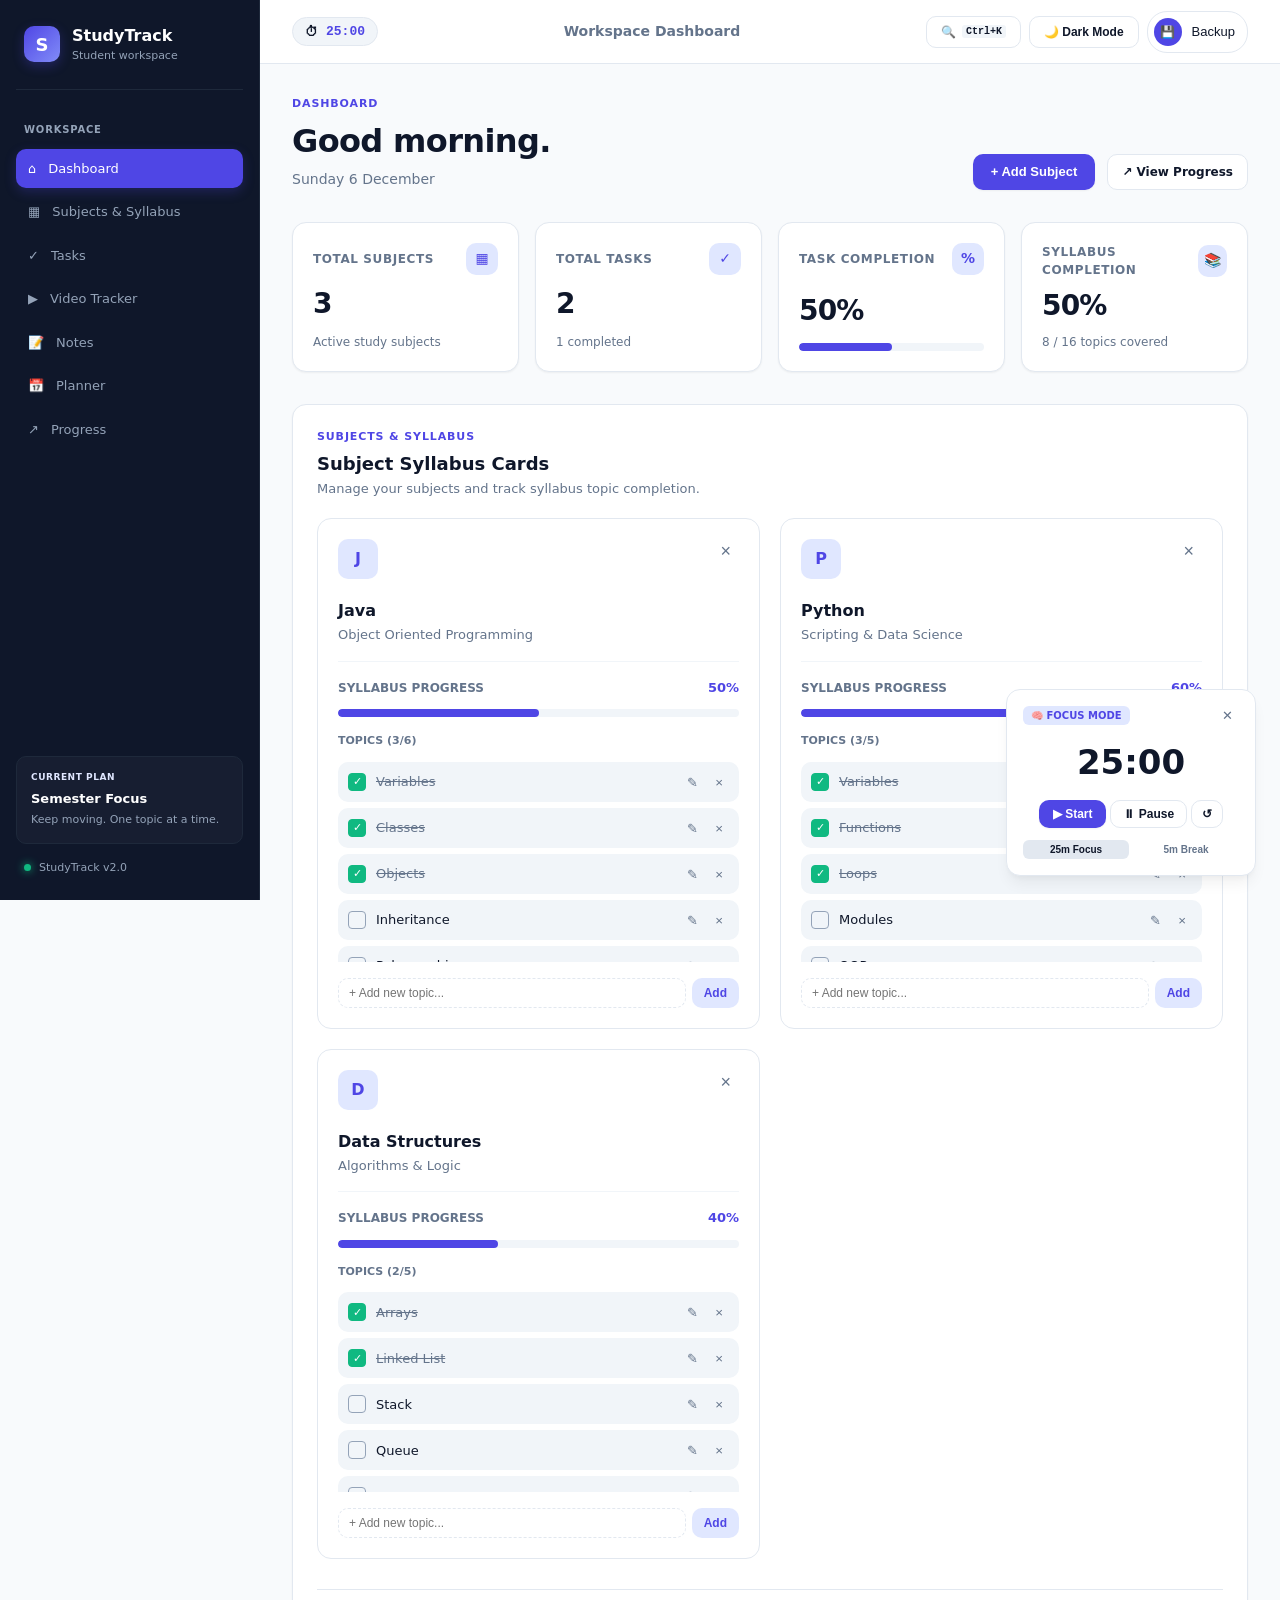
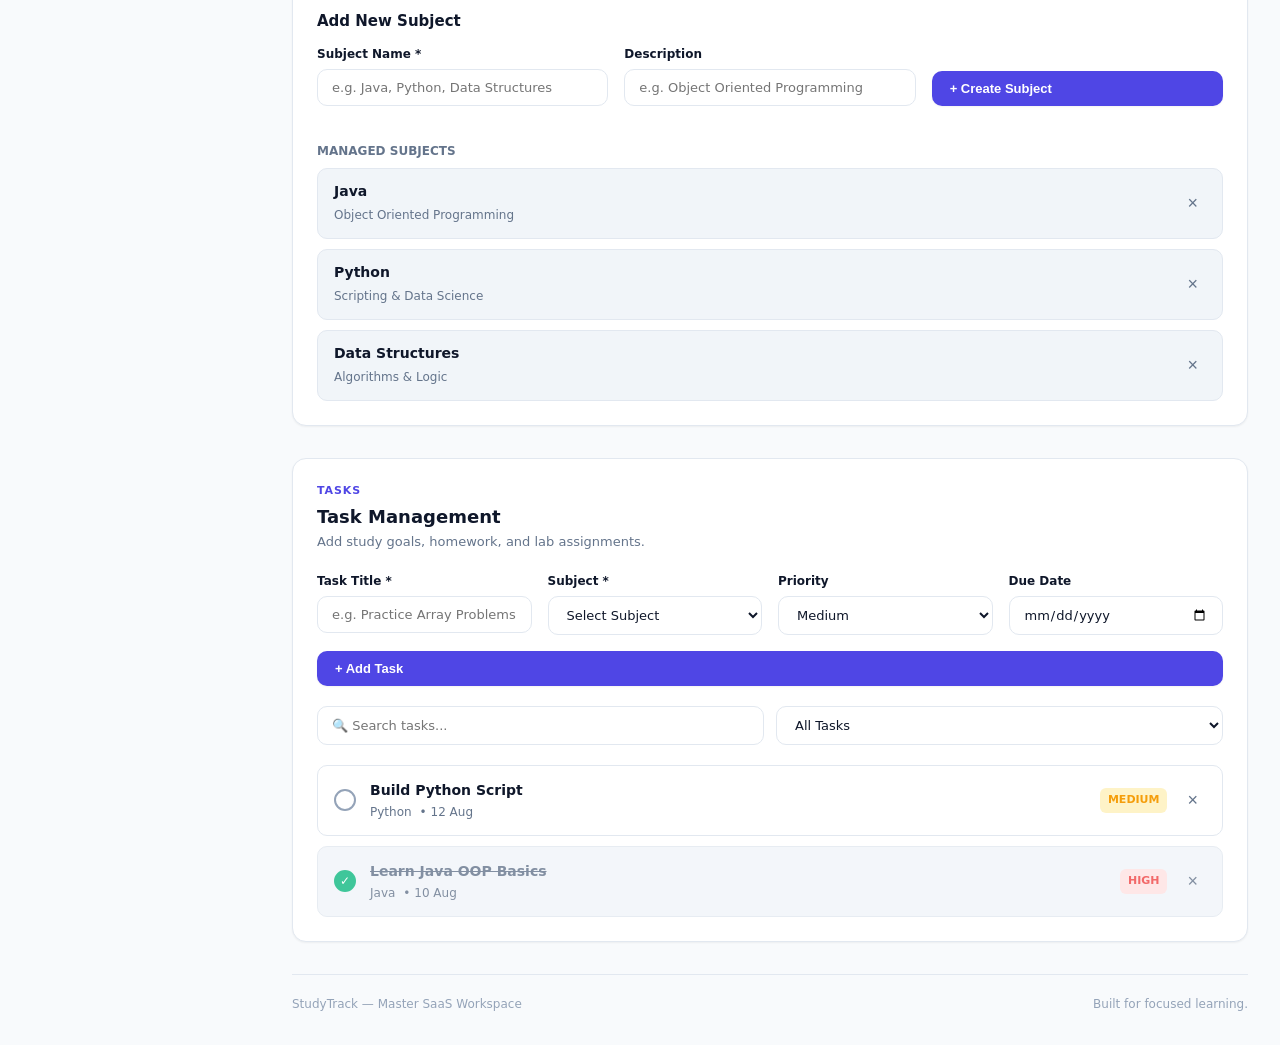
==== commit c48b310a: "dark mode was more enhanced" ====
--- a/index.htm
+++ b/index.htm
@@ -1,875 +1,266 @@
 <!DOCTYPE html>
 <html lang="en">
-
 <head>
     <meta charset="UTF-8">
     <meta name="viewport" content="width=device-width, initial-scale=1.0">
-
-    <meta name="description"
-        content="StudyTrack — Student Study Dashboard with Subject, Task & Syllabus Management">
-
-    <title>StudyTrack — Student Dashboard</title>
-
-    <!-- Google Fonts -->
-    <link rel="preconnect" href="https://fonts.googleapis.com">
-    <link rel="preconnect" href="https://fonts.gstatic.com" crossorigin>
-
-    <link
-        href="https://fonts.googleapis.com/css2?family=Inter:wght@400;500;600;700&display=swap"
-        rel="stylesheet">
-
-    <!-- CSS -->
+    <meta name="description" content="StudyTrack — Student Study Dashboard">
+    <title>StudyTrack — Dashboard</title>
     <link rel="stylesheet" href="css/style.css">
 </head>
-
 <body>
 
-<div class="app">
-
-    <!-- =========================================
-         SIDEBAR NAVIGATION
-         ========================================= -->
-    <aside class="sidebar">
-
-        <div>
-
-            <!-- BRAND -->
-            <div class="brand">
-
-                <div class="brand-mark">
-                    S
-                </div>
-
-                <div>
-                    <strong>StudyTrack</strong>
-                    <span>Student workspace</span>
-                </div>
-
-            </div>
-
-
-            <!-- NAVIGATION -->
-            <nav class="navigation">
-
-                <p class="nav-label">
-                    WORKSPACE
+    <div class="app">
+
+        <!-- Sidebar Navigation -->
+        <aside class="sidebar">
+            <div>
+                <div class="brand">
+                    <div class="brand-mark">S</div>
+                    <div>
+                        <strong>StudyTrack</strong>
+                        <span>Student workspace</span>
+                    </div>
+                </div>
+
+                <nav class="navigation">
+                    <p class="nav-label">WORKSPACE</p>
+                    <a href="index.htm" class="nav-item active"><span>⌂</span> Dashboard</a>
+                    <a href="#subjects" class="nav-item"><span>▦</span> Subjects & Syllabus</a>
+                    <a href="#tasks" class="nav-item"><span>✓</span> Tasks</a>
+                    <a href="videos.htm" class="nav-item"><span>▶</span> Video Tracker</a>
+                    <a href="notes.htm" class="nav-item"><span>📝</span> Notes</a>
+                    <a href="planner.htm" class="nav-item"><span>📅</span> Planner</a>
+                    <a href="progress.htm" class="nav-item"><span>↗</span> Progress</a>
+                </nav>
+            </div>
+
+            <div class="sidebar-bottom">
+                <div class="semester-card">
+                    <span>CURRENT PLAN</span>
+                    <strong>Semester Focus</strong>
+                    <small>Keep moving. One topic at a time.</small>
+                </div>
+                <div class="sidebar-footer">
+                    <span class="status-dot"></span>
+                    <span>StudyTrack v2.0</span>
+                </div>
+            </div>
+        </aside>
+
+        <!-- Main Content -->
+        <main class="main">
+
+            <!-- Topbar Header -->
+            <header class="topbar">
+                <button class="mobile-menu" id="mobileMenu" aria-label="Open menu">☰</button>
+                <div class="topbar-title">Workspace Dashboard</div>
+
+                <div style="display: flex; gap: 8px; align-items: center;">
+                    <button class="btn-sm" type="button" onclick="toggleCommandPalette()" title="Search workspace (Ctrl+K)">
+                        🔍 <kbd style="font-size: 10px; background: var(--surface-subtle); padding: 1px 4px; border-radius: 3px;">Ctrl+K</kbd>
+                    </button>
+                    
+                    <button class="btn-sm" type="button" id="darkModeToggleBtn" onclick="toggleDarkMode()" title="Toggle Dark Mode">
+                        🌙 Dark Mode
+                    </button>
+
+                    <button class="profile-button" type="button" onclick="openBackupModal()">
+                        <span class="avatar">💾</span>
+                        <span class="profile-name">Backup</span>
+                    </button>
+                </div>
+            </header>
+
+            <div class="content">
+
+                <!-- Hero Header -->
+                <section class="hero">
+                    <div>
+                        <span class="eyebrow">DASHBOARD</span>
+                        <h1 id="welcomeMessage">Good day.</h1>
+                        <p id="currentDate">Today</p>
+                    </div>
+                    <div style="display: flex; gap: 12px;">
+                        <button class="primary-button" id="heroAddSubject" type="button">+ Add Subject</button>
+                        <a href="progress.htm" class="secondary-button">↗ View Progress</a>
+                    </div>
+                </section>
+
+                <!-- Stats Overview Grid -->
+                <section class="stats-grid">
+                    <div class="stat-card">
+                        <div class="stat-card-top">
+                            <span class="stat-card-title">Total Subjects</span>
+                            <div class="stat-icon">▦</div>
+                        </div>
+                        <div class="stat-value" id="subjectCount">0</div>
+                        <div class="stat-footer">Active study subjects</div>
+                    </div>
+
+                    <div class="stat-card">
+                        <div class="stat-card-top">
+                            <span class="stat-card-title">Total Tasks</span>
+                            <div class="stat-icon">✓</div>
+                        </div>
+                        <div class="stat-value" id="taskCount">0</div>
+                        <div class="stat-footer"><span id="completedCount">0</span> completed</div>
+                    </div>
+
+                    <div class="stat-card">
+                        <div class="stat-card-top">
+                            <span class="stat-card-title">Task Completion</span>
+                            <div class="stat-icon">%</div>
+                        </div>
+                        <div class="stat-value" id="progressPercentage">0%</div>
+                        <div class="progress-track" style="margin-top: 8px;">
+                            <div class="progress-fill" id="progressFill" style="width: 0%"></div>
+                        </div>
+                    </div>
+
+                    <div class="stat-card">
+                        <div class="stat-card-top">
+                            <span class="stat-card-title">Syllabus Completion</span>
+                            <div class="stat-icon">📚</div>
+                        </div>
+                        <div class="stat-value" id="syllabusProgressPercent">0%</div>
+                        <div class="stat-footer"><span id="syllabusCompletedTopics">0</span> / <span id="syllabusTotalTopics">0</span> topics covered</div>
+                    </div>
+                </section>
+
+                <!-- Subjects & Syllabus Section -->
+                <section class="panel" id="subjects">
+                    <div class="panel-header">
+                        <div>
+                            <span class="eyebrow">SUBJECTS & SYLLABUS</span>
+                            <h2>Subject Syllabus Cards</h2>
+                            <p>Manage your subjects and track syllabus topic completion.</p>
+                        </div>
+                    </div>
+
+                    <div class="subject-grid" id="quickSubjectList"></div>
+
+                    <div class="empty-state" id="quickEmptyMessage" style="display: none;">
+                        <div class="empty-icon">▦</div>
+                        <strong>No subjects added yet</strong>
+                        <p>Create a subject below to start managing syllabus topics and tasks.</p>
+                        <button class="primary-button" id="emptyAddSubject" type="button">+ Add Subject</button>
+                    </div>
+
+                    <div style="border-top: 1px solid var(--border); padding-top: 20px; margin-top: 10px;">
+                        <h3 style="font-size: 15px; font-weight: 700; margin-bottom: 12px;">Add New Subject</h3>
+                        <form id="subjectForm" class="form-grid">
+                            <div class="form-group">
+                                <label for="subjectNameInput">Subject Name *</label>
+                                <input type="text" id="subjectNameInput" class="input" placeholder="e.g. Java, Python, Data Structures" required />
+                            </div>
+                            <div class="form-group">
+                                <label for="subjectDescriptionInput">Description</label>
+                                <input type="text" id="subjectDescriptionInput" class="input" placeholder="e.g. Object Oriented Programming" />
+                            </div>
+                            <div class="form-group" style="justify-content: flex-end;">
+                                <label>&nbsp;</label>
+                                <button type="submit" class="primary-button">+ Create Subject</button>
+                            </div>
+                        </form>
+                    </div>
+
+                    <div style="margin-top: 16px;">
+                        <h4 style="font-size: 12px; font-weight: 700; color: var(--text-muted); text-transform: uppercase; margin-bottom: 8px;">Managed Subjects</h4>
+                        <div class="subject-manage-list" id="subjectList"></div>
+                    </div>
+                </section>
+
+                <!-- Task Management Section -->
+                <section class="panel" id="tasks">
+                    <div class="panel-header">
+                        <div>
+                            <span class="eyebrow">TASKS</span>
+                            <h2>Task Management</h2>
+                            <p>Add study goals, homework, and lab assignments.</p>
+                        </div>
+                    </div>
+
+                    <form id="taskForm" class="form-grid">
+                        <div class="form-group">
+                            <label for="taskInput">Task Title *</label>
+                            <input type="text" id="taskInput" class="input" placeholder="e.g. Practice Array Problems" required />
+                        </div>
+                        <div class="form-group">
+                            <label for="subjectInput">Subject *</label>
+                            <select id="subjectInput" class="select" required>
+                                <option value="">Select subject</option>
+                            </select>
+                        </div>
+                        <div class="form-group">
+                            <label for="priorityInput">Priority</label>
+                            <select id="priorityInput" class="select">
+                                <option value="High">High</option>
+                                <option value="Medium" selected>Medium</option>
+                                <option value="Low">Low</option>
+                            </select>
+                        </div>
+                        <div class="form-group">
+                            <label for="deadlineInput">Due Date</label>
+                            <input type="date" id="deadlineInput" class="input" />
+                        </div>
+                        <div class="form-group full-width" style="display: flex; justify-content: flex-end;">
+                            <button type="submit" class="primary-button">+ Add Task</button>
+                        </div>
+                    </form>
+
+                    <div class="task-controls">
+                        <input type="text" id="searchInput" class="input" placeholder="🔍 Search tasks..." />
+                        <select id="filterInput" class="select">
+                            <option value="all">All Tasks</option>
+                            <option value="pending">Pending</option>
+                            <option value="completed">Completed</option>
+                            <option value="high">High Priority</option>
+                        </select>
+                    </div>
+
+                    <div class="task-list" id="taskList"></div>
+
+                    <div class="empty-state" id="emptyMessage" style="display: none;">
+                        <div class="empty-icon">✓</div>
+                        <strong>No tasks found</strong>
+                        <p>Add your first study task above to start tracking your progress.</p>
+                    </div>
+                </section>
+
+                <footer class="footer">
+                    <span>StudyTrack — Master SaaS Workspace</span>
+                    <span>Built for focused learning.</span>
+                </footer>
+
+            </div>
+        </main>
+    </div>
+
+    <!-- Backup Modal -->
+    <div id="backupModal" class="modal-overlay" style="display:none;">
+        <div class="modal-card">
+            <div class="modal-header">
+                <h3>System Backup & Migration</h3>
+                <button type="button" class="delete-button" onclick="closeBackupModal()">×</button>
+            </div>
+            <div class="modal-body">
+                <p style="font-size: 13px; color: var(--text-muted);">
+                    Export all subjects, tasks, syllabus, video tracks, notes, and study sessions into a single JSON file.
                 </p>
-
-
-                <!-- Dashboard -->
-                <a href="index.htm" class="nav-item active">
-                    <span>⌂</span>
-                    Dashboard
-                </a>
-
-
-                <!-- Subjects -->
-                <a href="index.htm#subjects" class="nav-item">
-                    <span>▦</span>
-                    Subjects &amp; Syllabus
-                </a>
-
-
-                <!-- Tasks -->
-                <a href="index.htm#tasks" class="nav-item">
-                    <span>✓</span>
-                    Tasks
-                </a>
-
-
-                <!-- Videos -->
-                <a href="videos.htm" class="nav-item">
-                    <span>▶</span>
-                    Video Tracker
-                </a>
-
-
-                <!-- Notes -->
-                <a href="notes.htm" class="nav-item">
-                    <span>📝</span>
-                    Notes
-                </a>
-
-
-                <!-- Planner -->
-                <a href="planner.htm" class="nav-item">
-                    <span>📅</span>
-                    Planner
-                </a>
-
-
-                <!-- Progress -->
-                <a href="progress.htm" class="nav-item">
-                    <span>↗</span>
-                    Progress
-                </a>
-
-            </nav>
-
-        </div>
-
-
-        <!-- SIDEBAR BOTTOM -->
-        <div class="sidebar-bottom">
-
-            <div class="semester-card">
-
-                <span>
-                    CURRENT PLAN
-                </span>
-
-                <strong>
-                    Semester Focus
-                </strong>
-
-                <small>
-                    Keep moving. One topic at a time.
-                </small>
-
-            </div>
-
-
-            <div class="sidebar-footer">
-
-                <span class="status-dot"></span>
-
-                <span>
-                    StudyTrack v2.0
-                </span>
-
-            </div>
-
-        </div>
-
-    </aside>
-
-
-
-    <!-- =========================================
-         MAIN CONTENT
-         ========================================= -->
-    <main class="main">
-
-
-        <!-- TOPBAR -->
-        <header class="topbar">
-
-            <button
-                class="mobile-menu"
-                id="mobileMenu"
-                aria-label="Open navigation menu">
-
-                ☰
-
-            </button>
-
-
-            <div class="topbar-title">
-                Dashboard Overview
-            </div>
-
-
-            <button
-                class="profile-button"
-                type="button">
-
-                <span class="avatar">
-                    A
-                </span>
-
-                <span class="profile-name">
-                    Student
-                </span>
-
-            </button>
-
-        </header>
-
-
-
-        <!-- PAGE CONTENT -->
-        <div class="content">
-
-
-            <!-- =========================================
-                 HERO
-                 ========================================= -->
-            <section class="hero">
-
-                <div>
-
-                    <span class="eyebrow">
-                        DASHBOARD
-                    </span>
-
-                    <h1 id="welcomeMessage">
-                        Good day.
-                    </h1>
-
-                    <p id="currentDate">
-                        Today
-                    </p>
-
-                </div>
-
-
-                <div class="hero-actions">
-
-                    <button
-                        class="primary-button"
-                        id="heroAddSubject"
-                        type="button">
-
-                        <span>+</span>
-                        Add Subject
-
-                    </button>
-
-
-                    <a
-                        href="progress.htm"
-                        class="secondary-button">
-
-                        <span>↗</span>
-                        View Progress
-
-                    </a>
-
-                </div>
-
-            </section>
-
-
-
-            <!-- =========================================
-                 STATISTICS
-                 ========================================= -->
-            <section class="stats-grid">
-
-
-                <!-- Total Subjects -->
-                <div class="stat-card">
-
-                    <div class="stat-card-top">
-
-                        <span class="stat-card-title">
-                            Total Subjects
-                        </span>
-
-                        <div class="stat-icon">
-                            ▦
-                        </div>
-
-                    </div>
-
-
-                    <div
-                        class="stat-value"
-                        id="subjectCount">
-
-                        0
-
-                    </div>
-
-
-                    <div class="stat-footer">
-                        Active study subjects
-                    </div>
-
-                </div>
-
-
-
-                <!-- Total Tasks -->
-                <div class="stat-card">
-
-                    <div class="stat-card-top">
-
-                        <span class="stat-card-title">
-                            Total Tasks
-                        </span>
-
-                        <div class="stat-icon">
-                            ✓
-                        </div>
-
-                    </div>
-
-
-                    <div
-                        class="stat-value"
-                        id="taskCount">
-
-                        0
-
-                    </div>
-
-
-                    <div class="stat-footer">
-
-                        <span id="completedCount">
-                            0
-                        </span>
-
-                        completed
-
-                    </div>
-
-                </div>
-
-
-
-                <!-- Task Completion -->
-                <div class="stat-card">
-
-                    <div class="stat-card-top">
-
-                        <span class="stat-card-title">
-                            Task Completion
-                        </span>
-
-                        <div class="stat-icon">
-                            %
-                        </div>
-
-                    </div>
-
-
-                    <div
-                        class="stat-value"
-                        id="progressPercentage">
-
-                        0%
-
-                    </div>
-
-
-                    <div
-                        class="progress-track"
-                        style="margin-top: 8px;">
-
-                        <div
-                            class="progress-fill"
-                            id="progressFill"
-                            style="width: 0%;">
-
-                        </div>
-
-                    </div>
-
-                </div>
-
-
-
-                <!-- Syllabus Completion -->
-                <div class="stat-card">
-
-                    <div class="stat-card-top">
-
-                        <span class="stat-card-title">
-                            Syllabus Completion
-                        </span>
-
-                        <div class="stat-icon">
-                            📚
-                        </div>
-
-                    </div>
-
-
-                    <div
-                        class="stat-value"
-                        id="syllabusProgressPercent">
-
-                        0%
-
-                    </div>
-
-
-                    <div class="stat-footer">
-
-                        <span id="syllabusCompletedTopics">
-                            0
-                        </span>
-
-                        /
-
-                        <span id="syllabusTotalTopics">
-                            0
-                        </span>
-
-                        topics covered
-
-                    </div>
-
-                </div>
-
-            </section>
-
-
-
-            <!-- =========================================
-                 SUBJECTS & SYLLABUS
-                 ========================================= -->
-            <section
-                class="panel"
-                id="subjects">
-
-
-                <div class="panel-header">
-
-                    <div>
-
-                        <span class="eyebrow">
-                            SUBJECTS &amp; SYLLABUS
-                        </span>
-
-                        <h2>
-                            Subject Syllabus Cards
-                        </h2>
-
-                        <p>
-                            Manage your subjects and track syllabus topic completion.
-                        </p>
-
-                    </div>
-
-                </div>
-
-
-
-                <!-- SUBJECT CARDS -->
-                <div
-                    class="subject-grid"
-                    id="quickSubjectList">
-
-                    <!-- Dynamic Subject Cards
-                         rendered by script.js & syllabus.js -->
-
-                </div>
-
-
-
-                <!-- EMPTY SUBJECT STATE -->
-                <div
-                    class="empty-state"
-                    id="quickEmptyMessage"
-                    style="display: none;">
-
-                    <div class="empty-icon">
-                        ▦
-                    </div>
-
-                    <strong>
-                        No subjects added yet
-                    </strong>
-
-                    <p>
-                        Create a subject below to start managing
-                        syllabus topics and tasks.
-                    </p>
-
-                    <button
-                        class="primary-button"
-                        id="emptyAddSubject"
-                        type="button">
-
-                        + Add Subject
-
-                    </button>
-
-                </div>
-
-
-
-                <!-- ADD SUBJECT FORM -->
-                <div
-                    style="
-                        border-top: 1px solid var(--border);
-                        padding-top: 20px;
-                        margin-top: 10px;
-                    ">
-
-                    <h3
-                        style="
-                            font-size: 15px;
-                            font-weight: 700;
-                            margin-bottom: 12px;
-                        ">
-
-                        Add New Subject
-
-                    </h3>
-
-
-                    <form
-                        id="subjectForm"
-                        class="form-grid">
-
-
-                        <!-- Subject Name -->
-                        <div class="form-group">
-
-                            <label for="subjectNameInput">
-                                Subject Name *
-                            </label>
-
-                            <input
-                                type="text"
-                                id="subjectNameInput"
-                                class="input"
-                                placeholder="e.g. Java, Python, Data Structures"
-                                required>
-
-                        </div>
-
-
-
-                        <!-- Description -->
-                        <div class="form-group">
-
-                            <label for="subjectDescriptionInput">
-                                Description
-                            </label>
-
-                            <input
-                                type="text"
-                                id="subjectDescriptionInput"
-                                class="input"
-                                placeholder="e.g. Object Oriented Programming">
-
-                        </div>
-
-
-
-                        <!-- Submit -->
-                        <div
-                            class="form-group"
-                            style="justify-content: flex-end;">
-
-                            <label>
-                                &nbsp;
-                            </label>
-
-                            <button
-                                type="submit"
-                                class="primary-button">
-
-                                + Create Subject
-
-                            </button>
-
-                        </div>
-
-                    </form>
-
-                </div>
-
-
-
-                <!-- MANAGED SUBJECTS -->
-                <div style="margin-top: 16px;">
-
-                    <h4
-                        style="
-                            font-size: 12px;
-                            font-weight: 700;
-                            color: var(--text-muted);
-                            text-transform: uppercase;
-                            margin-bottom: 8px;
-                        ">
-
-                        Managed Subjects
-
-                    </h4>
-
-
-                    <div
-                        class="subject-manage-list"
-                        id="subjectList">
-
-                    </div>
-
-
-                    <div
-                        class="empty-state"
-                        id="emptySubjectMessage"
-                        style="
-                            display: none;
-                            padding: 16px;
-                        ">
-
-                        <p>
-                            No subjects in list.
-                        </p>
-
-                    </div>
-
-                </div>
-
-            </section>
-
-
-
-            <!-- =========================================
-                 TASK MANAGEMENT
-                 ========================================= -->
-            <section
-                class="panel"
-                id="tasks">
-
-
-                <div class="panel-header">
-
-                    <div>
-
-                        <span class="eyebrow">
-                            TASKS
-                        </span>
-
-                        <h2>
-                            Task Management
-                        </h2>
-
-                        <p>
-                            Add study goals, homework, and lab assignments.
-                        </p>
-
-                    </div>
-
-                </div>
-
-
-
-                <!-- ADD TASK FORM -->
-                <form
-                    id="taskForm"
-                    class="form-grid">
-
-
-                    <!-- Task Title -->
-                    <div class="form-group">
-
-                        <label for="taskInput">
-                            Task Title *
-                        </label>
-
-                        <input
-                            type="text"
-                            id="taskInput"
-                            class="input"
-                            placeholder="e.g. Practice Array Problems"
-                            required>
-
-                    </div>
-
-
-
-                    <!-- Subject -->
-                    <div class="form-group">
-
-                        <label for="subjectInput">
-                            Subject *
-                        </label>
-
-                        <select
-                            id="subjectInput"
-                            class="select"
-                            required>
-
-                            <option value="">
-                                Select subject
-                            </option>
-
-                        </select>
-
-                    </div>
-
-
-
-                    <!-- Priority -->
-                    <div class="form-group">
-
-                        <label for="priorityInput">
-                            Priority
-                        </label>
-
-                        <select
-                            id="priorityInput"
-                            class="select">
-
-                            <option value="High">
-                                High
-                            </option>
-
-                            <option
-                                value="Medium"
-                                selected>
-
-                                Medium
-
-                            </option>
-
-                            <option value="Low">
-                                Low
-                            </option>
-
-                        </select>
-
-                    </div>
-
-
-
-                    <!-- Due Date -->
-                    <div class="form-group">
-
-                        <label for="deadlineInput">
-                            Due Date
-                        </label>
-
-                        <input
-                            type="date"
-                            id="deadlineInput"
-                            class="input">
-
-                    </div>
-
-
-
-                    <!-- Add Task -->
-                    <div
-                        class="form-group full-width"
-                        style="
-                            display: flex;
-                            justify-content: flex-end;
-                        ">
-
-                        <button
-                            type="submit"
-                            class="primary-button">
-
-                            + Add Task
-
-                        </button>
-
-                    </div>
-
-                </form>
-
-
-
-                <!-- SEARCH & FILTER -->
-                <div class="task-controls">
-
-                    <input
-                        type="text"
-                        id="searchInput"
-                        class="input"
-                        placeholder="🔍 Search tasks...">
-
-
-                    <select
-                        id="filterInput"
-                        class="select">
-
-                        <option value="all">
-                            All Tasks
-                        </option>
-
-                        <option value="pending">
-                            Pending
-                        </option>
-
-                        <option value="completed">
-                            Completed
-                        </option>
-
-                        <option value="high">
-                            High Priority
-                        </option>
-
-                    </select>
-
-                </div>
-
-
-
-                <!-- TASK LIST -->
-                <div
-                    class="task-list"
-                    id="taskList">
-
-                </div>
-
-
-
-                <!-- EMPTY TASK STATE -->
-                <div
-                    class="empty-state"
-                    id="emptyMessage"
-                    style="display: none;">
-
-                    <div class="empty-icon">
-                        ✓
-                    </div>
-
-                    <strong>
-                        No tasks found
-                    </strong>
-
-                    <p>
-                        Add your first study task above to
-                        start tracking your progress.
-                    </p>
-
-                </div>
-
-            </section>
-
-
-
-            <!-- =========================================
-                 FOOTER
-                 ========================================= -->
-            <footer class="footer">
-
-                <span>
-                    StudyTrack — Day 5 Syllabus Release
-                </span>
-
-                <span>
-                    Built for focused learning.
-                </span>
-
-            </footer>
-
-
-        </div>
-
-    </main>
-
-</div>
-
-<!-- Analytics Chart Panel -->
-<section class="panel">
-    <div class="panel-header">
-        <div>
-            <span class="eyebrow">VISUAL ANALYTICS</span>
-            <h2>Weekly Completion Velocity</h2>
-            <p>Task and study session completion counts over the current week.</p>
+                <button type="button" class="primary-button" onclick="exportSystemData()" style="width: 100%;">📥 Export Complete Backup (JSON)</button>
+                <hr style="border: 0; border-top: 1px solid var(--border); margin: 12px 0;">
+                <label style="font-size: 12px; font-weight: 600;">Restore from Backup JSON</label>
+                <input type="file" id="backupFileInput" accept=".json" class="input" onchange="importSystemData(event)">
+            </div>
         </div>
     </div>
-    
-    <!-- Updated container with padding & auto-height -->
-    <div id="weeklyActivityChart" style="width: 100%; min-height: 240px; padding: 16px 0; overflow: visible;"></div>
-</section>
-
-<!-- =========================================
-     JAVASCRIPT
-     ========================================= -->
-
-<script src="js/syllabus.js"></script>
-<script src="js/script.js"></script>
-
+
+    <!-- Scripts -->
+    <script src="js/theme.js"></script>
+    <script src="js/command.js"></script>
+    <script src="js/pomodoro.js"></script>
+    <script src="js/syllabus.js"></script>
+    <script src="js/script.js"></script>
+    <script src="js/backup.js"></script>
 </body>
 </html>
--- a/css/style.css
+++ b/css/style.css
@@ -1,10 +1,10 @@
 /* =========================================================
-   STUDYTRACK — MODERN SAAS DESIGN SYSTEM & STYLESHEET
-   Supports Dashboard, Subjects, Tasks, Syllabus & Progress Pages
+   STUDYTRACK — MASTER SAAS DESIGN SYSTEM & STYLESHEET
+   Includes Light & Dark Mode, Modals, Timer, Notes, Videos, Planner
    ========================================================= */
 
 :root {
-    /* Color Palette */
+    /* Color Palette — Light Theme Defaults */
     --primary: #4f46e5;
     --primary-hover: #4338ca;
     --primary-soft: #e0e7ff;
@@ -23,7 +23,7 @@
     --bg-app: #f8fafc;
     --surface: #ffffff;
     --surface-subtle: #f1f5f9;
-    --surface-hover: #f8fafc;
+    --surface-hover: #e2e8f0;
     
     --sidebar-bg: #0f172a;
     --sidebar-text: #94a3b8;
@@ -54,6 +54,30 @@
     --transition-base: 200ms ease;
 }
 
+/* Dark Mode Variables Override */
+[data-theme="dark"] {
+    --bg-app: #0f172a;
+    --surface: #1e293b;
+    --surface-subtle: #334155;
+    --surface-hover: #475569;
+    
+    --primary-soft: #312e81;
+    --success-soft: #064e3b;
+    --warning-soft: #78350f;
+    --danger-soft: #7f1d1d;
+    
+    --text-main: #f8fafc;
+    --text-muted: #cbd5e1;
+    --text-subtle: #94a3b8;
+    
+    --border: #334155;
+    --border-light: #475569;
+    
+    --shadow-sm: 0 1px 3px rgba(0, 0, 0, 0.3);
+    --shadow-md: 0 4px 8px rgba(0, 0, 0, 0.4);
+    --shadow-lg: 0 10px 20px rgba(0, 0, 0, 0.5);
+}
+
 /* Reset & Base Styles */
 *, *::before, *::after {
     box-sizing: border-box;
@@ -62,7 +86,7 @@
 }
 
 body {
-    font-family: 'Inter', system-ui, -apple-system, BlinkMacSystemFont, 'Segoe UI', Roboto, Oxygen, Ubuntu, Cantarell, sans-serif;
+    font-family: 'Inter', system-ui, -apple-system, BlinkMacSystemFont, 'Segoe UI', Roboto, sans-serif;
     background-color: var(--bg-app);
     color: var(--text-main);
     line-height: 1.5;
@@ -77,7 +101,7 @@
     width: 100%;
 }
 
-/* Sidebar */
+/* Sidebar Navigation */
 .sidebar {
     width: 260px;
     background-color: var(--sidebar-bg);
@@ -116,18 +140,8 @@
     box-shadow: 0 4px 12px rgba(79, 70, 229, 0.3);
 }
 
-.brand strong {
-    color: white;
-    font-size: 16px;
-    font-weight: 600;
-    display: block;
-}
-
-.brand span {
-    font-size: 11px;
-    color: var(--text-subtle);
-    display: block;
-}
+.brand strong { color: white; font-size: 16px; font-weight: 600; display: block; }
+.brand span { font-size: 11px; color: var(--text-subtle); display: block; }
 
 .navigation {
     display: flex;
@@ -158,81 +172,20 @@
     transition: all var(--transition-fast);
 }
 
-.nav-item span {
-    font-size: 16px;
-}
-
-.nav-item:hover {
-    background-color: var(--sidebar-item-hover);
-    color: var(--sidebar-text-active);
-}
-
-.nav-item.active {
-    background-color: var(--primary);
-    color: white;
-    box-shadow: 0 4px 12px rgba(79, 70, 229, 0.25);
-}
-
-.sidebar-bottom {
-    display: flex;
-    flex-direction: column;
-    gap: 16px;
-}
-
-.semester-card {
-    background: rgba(255, 255, 255, 0.03);
-    border: 1px solid var(--sidebar-border);
-    padding: 14px;
-    border-radius: var(--radius-md);
-}
-
-.semester-card span {
-    font-size: 9px;
-    font-weight: 700;
-    color: var(--primary-soft);
-    letter-spacing: 0.06em;
-    display: block;
-}
-
-.semester-card strong {
-    color: white;
-    font-size: 13px;
-    display: block;
-    margin: 4px 0;
-}
-
-.semester-card small {
-    font-size: 11px;
-    color: var(--text-subtle);
-    display: block;
-}
-
-.sidebar-footer {
-    display: flex;
-    align-items: center;
-    gap: 8px;
-    font-size: 11px;
-    color: var(--text-subtle);
-    padding: 0 8px;
-}
-
-.status-dot {
-    width: 7px;
-    height: 7px;
-    background-color: var(--success);
-    border-radius: 50%;
-    box-shadow: 0 0 8px var(--success);
-}
-
-/* Main Area */
-.main {
-    flex: 1;
-    margin-left: 260px;
-    display: flex;
-    flex-direction: column;
-    min-width: 0;
-}
-
+.nav-item:hover { background-color: var(--sidebar-item-hover); color: var(--sidebar-text-active); }
+.nav-item.active { background-color: var(--primary); color: white; box-shadow: 0 4px 12px rgba(79, 70, 229, 0.25); }
+
+.sidebar-bottom { display: flex; flex-direction: column; gap: 16px; }
+.semester-card { background: rgba(255, 255, 255, 0.03); border: 1px solid var(--sidebar-border); padding: 14px; border-radius: var(--radius-md); }
+.semester-card span { font-size: 9px; font-weight: 700; color: var(--primary-soft); letter-spacing: 0.06em; display: block; }
+.semester-card strong { color: white; font-size: 13px; display: block; margin: 4px 0; }
+.semester-card small { font-size: 11px; color: var(--text-subtle); display: block; }
+
+.sidebar-footer { display: flex; align-items: center; gap: 8px; font-size: 11px; color: var(--text-subtle); padding: 0 8px; }
+.status-dot { width: 7px; height: 7px; background-color: var(--success); border-radius: 50%; box-shadow: 0 0 8px var(--success); }
+
+/* Main Section */
+.main { flex: 1; margin-left: 260px; display: flex; flex-direction: column; min-width: 0; }
 .topbar {
     height: 64px;
     background-color: var(--surface);
@@ -246,21 +199,8 @@
     z-index: 90;
 }
 
-.mobile-menu {
-    display: none;
-    background: none;
-    border: none;
-    font-size: 20px;
-    color: var(--text-main);
-    cursor: pointer;
-    padding: 6px;
-}
-
-.topbar-title {
-    font-size: 14px;
-    font-weight: 600;
-    color: var(--text-muted);
-}
+.mobile-menu { display: none; background: none; border: none; font-size: 20px; color: var(--text-main); cursor: pointer; }
+.topbar-title { font-size: 14px; font-weight: 600; color: var(--text-muted); }
 
 .profile-button {
     display: flex;
@@ -273,73 +213,17 @@
     cursor: pointer;
     transition: background-color var(--transition-fast);
 }
-
-.profile-button:hover {
-    background-color: var(--surface-subtle);
-}
-
-.avatar {
-    width: 28px;
-    height: 28px;
-    background-color: var(--primary);
-    color: white;
-    font-weight: 600;
-    font-size: 12px;
-    border-radius: 50%;
-    display: grid;
-    place-items: center;
-}
-
-.profile-name {
-    font-size: 13px;
-    font-weight: 500;
-    color: var(--text-main);
-}
-
-.content {
-    padding: 32px;
-    max-width: 1200px;
-    width: 100%;
-    margin: 0 auto;
-    display: flex;
-    flex-direction: column;
-    gap: 32px;
-}
+.profile-button:hover { background-color: var(--surface-subtle); }
+.avatar { width: 28px; height: 28px; background-color: var(--primary); color: white; font-weight: 600; font-size: 12px; border-radius: 50%; display: grid; place-items: center; }
+.profile-name { font-size: 13px; font-weight: 500; color: var(--text-main); }
+
+.content { padding: 32px; max-width: 1200px; width: 100%; margin: 0 auto; display: flex; flex-direction: column; gap: 32px; }
 
 /* Hero Section */
-.hero {
-    display: flex;
-    justify-content: space-between;
-    align-items: flex-end;
-    gap: 20px;
-}
-
-.eyebrow {
-    font-size: 11px;
-    font-weight: 700;
-    color: var(--primary);
-    letter-spacing: 0.08em;
-    display: block;
-    margin-bottom: 4px;
-}
-
-.hero h1 {
-    font-size: clamp(24px, 3vw, 32px);
-    font-weight: 700;
-    letter-spacing: -0.02em;
-    color: var(--text-main);
-}
-
-.hero p {
-    color: var(--text-muted);
-    font-size: 14px;
-    margin-top: 4px;
-}
-
-.hero-actions {
-    display: flex;
-    gap: 12px;
-}
+.hero { display: flex; justify-content: space-between; align-items: flex-end; gap: 20px; }
+.eyebrow { font-size: 11px; font-weight: 700; color: var(--primary); letter-spacing: 0.08em; display: block; margin-bottom: 4px; }
+.hero h1 { font-size: clamp(24px, 3vw, 32px); font-weight: 700; letter-spacing: -0.02em; color: var(--text-main); }
+.hero p { color: var(--text-muted); font-size: 14px; margin-top: 4px; }
 
 /* Buttons */
 .primary-button {
@@ -354,43 +238,31 @@
     display: inline-flex;
     align-items: center;
     gap: 8px;
-    transition: background-color var(--transition-fast), transform var(--transition-fast);
+    transition: background-color var(--transition-fast);
     box-shadow: var(--shadow-sm);
     text-decoration: none;
 }
-
-.primary-button:hover {
-    background-color: var(--primary-hover);
-}
-
-.secondary-button {
+.primary-button:hover { background-color: var(--primary-hover); }
+
+.secondary-button, .btn-sm {
     background-color: var(--surface);
     color: var(--text-main);
     border: 1px solid var(--border);
-    padding: 10px 18px;
+    padding: 8px 14px;
     border-radius: var(--radius-md);
-    font-size: 13px;
+    font-size: 12px;
     font-weight: 600;
     cursor: pointer;
     display: inline-flex;
     align-items: center;
-    gap: 8px;
-    transition: background-color var(--transition-fast), border-color var(--transition-fast);
+    gap: 6px;
+    transition: all var(--transition-fast);
     text-decoration: none;
 }
-
-.secondary-button:hover {
-    background-color: var(--surface-subtle);
-    border-color: var(--text-subtle);
-}
+.secondary-button:hover, .btn-sm:hover { background-color: var(--surface-subtle); border-color: var(--border-light); }
 
 /* Stats Overview */
-.stats-grid {
-    display: grid;
-    grid-template-columns: repeat(auto-fit, minmax(220px, 1fr));
-    gap: 16px;
-}
-
+.stats-grid { display: grid; grid-template-columns: repeat(auto-fit, minmax(220px, 1fr)); gap: 16px; }
 .stat-card {
     background-color: var(--surface);
     border: 1px solid var(--border);
@@ -401,49 +273,13 @@
     flex-direction: column;
     justify-content: space-between;
 }
-
-.stat-card-top {
-    display: flex;
-    align-items: center;
-    justify-content: space-between;
-    margin-bottom: 12px;
-}
-
-.stat-card-title {
-    font-size: 12px;
-    font-weight: 600;
-    color: var(--text-muted);
-    text-transform: uppercase;
-    letter-spacing: 0.05em;
-}
-
-.stat-icon {
-    width: 32px;
-    height: 32px;
-    border-radius: var(--radius-md);
-    background-color: var(--primary-soft);
-    color: var(--primary);
-    display: grid;
-    place-items: center;
-    font-size: 14px;
-    font-weight: 700;
-}
-
-.stat-value {
-    font-size: 28px;
-    font-weight: 700;
-    color: var(--text-main);
-    letter-spacing: -0.03em;
-    line-height: 1.1;
-}
-
-.stat-footer {
-    margin-top: 12px;
-    font-size: 12px;
-    color: var(--text-muted);
-}
-
-/* Panel Component */
+.stat-card-top { display: flex; align-items: center; justify-content: space-between; margin-bottom: 12px; }
+.stat-card-title { font-size: 12px; font-weight: 600; color: var(--text-muted); text-transform: uppercase; letter-spacing: 0.05em; }
+.stat-icon { width: 32px; height: 32px; border-radius: var(--radius-md); background-color: var(--primary-soft); color: var(--primary); display: grid; place-items: center; font-size: 14px; font-weight: 700; }
+.stat-value { font-size: 28px; font-weight: 700; color: var(--text-main); letter-spacing: -0.03em; line-height: 1.1; }
+.stat-footer { margin-top: 12px; font-size: 12px; color: var(--text-muted); }
+
+/* Panels & Forms */
 .panel {
     background-color: var(--surface);
     border: 1px solid var(--border);
@@ -454,49 +290,13 @@
     flex-direction: column;
     gap: 20px;
 }
-
-.panel-header {
-    display: flex;
-    justify-content: space-between;
-    align-items: flex-start;
-    gap: 16px;
-}
-
-.panel-header h2 {
-    font-size: 18px;
-    font-weight: 700;
-    color: var(--text-main);
-    letter-spacing: -0.01em;
-}
-
-.panel-header p {
-    font-size: 13px;
-    color: var(--text-muted);
-    margin-top: 2px;
-}
-
-/* Form Styles */
-.form-grid {
-    display: grid;
-    grid-template-columns: repeat(auto-fit, minmax(200px, 1fr));
-    gap: 16px;
-}
-
-.form-group {
-    display: flex;
-    flex-direction: column;
-    gap: 6px;
-}
-
-.form-group.full-width {
-    grid-column: 1 / -1;
-}
-
-.form-group label {
-    font-size: 12px;
-    font-weight: 600;
-    color: var(--text-main);
-}
+.panel-header h2 { font-size: 18px; font-weight: 700; color: var(--text-main); }
+.panel-header p { font-size: 13px; color: var(--text-muted); margin-top: 2px; }
+
+.form-grid { display: grid; grid-template-columns: repeat(auto-fit, minmax(200px, 1fr)); gap: 16px; }
+.form-group { display: flex; flex-direction: column; gap: 6px; }
+.form-group.full-width { grid-column: 1 / -1; }
+.form-group label { font-size: 12px; font-weight: 600; color: var(--text-main); }
 
 .input, .select, .textarea {
     width: 100%;
@@ -508,26 +308,13 @@
     color: var(--text-main);
     background-color: var(--surface);
     outline: none;
-    transition: border-color var(--transition-fast), box-shadow var(--transition-fast);
-}
-
-.input:focus, .select:focus, .textarea:focus {
-    border-color: var(--primary);
-    box-shadow: 0 0 0 3px var(--primary-soft);
-}
-
-.textarea {
-    resize: vertical;
-    min-height: 70px;
-}
-
-/* Subject Grid & Subject Cards with Syllabus */
-.subject-grid {
-    display: grid;
-    grid-template-columns: repeat(auto-fill, minmax(320px, 1fr));
-    gap: 20px;
-}
-
+    transition: border-color var(--transition-fast);
+}
+.input:focus, .select:focus, .textarea:focus { border-color: var(--primary); }
+.textarea { resize: vertical; min-height: 80px; }
+
+/* Subject Cards & Syllabus */
+.subject-grid { display: grid; grid-template-columns: repeat(auto-fill, minmax(320px, 1fr)); gap: 20px; }
 .subject-card {
     background-color: var(--surface);
     border: 1px solid var(--border);
@@ -536,921 +323,98 @@
     display: flex;
     flex-direction: column;
     gap: 16px;
-    transition: transform var(--transition-fast), box-shadow var(--transition-fast), border-color var(--transition-fast);
-}
-
-.subject-card:hover {
-    border-color: var(--primary-soft);
-    box-shadow: var(--shadow-md);
-}
-
-.subject-card-top {
-    display: flex;
-    align-items: flex-start;
-    justify-content: space-between;
-}
-
-.subject-icon {
-    width: 40px;
-    height: 40px;
-    border-radius: var(--radius-md);
-    background: linear-gradient(135deg, var(--primary-soft), #c7d2fe);
-    color: var(--primary);
-    font-weight: 700;
-    font-size: 16px;
-    display: grid;
-    place-items: center;
-}
-
-.subject-card h3 {
-    font-size: 16px;
-    font-weight: 700;
-    color: var(--text-main);
-    margin-top: 4px;
-}
-
-.subject-card p {
-    font-size: 13px;
-    color: var(--text-muted);
-    margin-top: 2px;
-}
-
-/* Subject Syllabus Section inside Subject Card */
-.subject-syllabus {
-    border-top: 1px solid var(--border-light);
-    padding-top: 16px;
-    display: flex;
-    flex-direction: column;
-    gap: 12px;
-}
-
-.syllabus-header {
-    display: flex;
-    justify-content: space-between;
-    align-items: center;
-}
-
-.syllabus-title {
-    font-size: 12px;
-    font-weight: 700;
-    text-transform: uppercase;
-    letter-spacing: 0.05em;
-    color: var(--text-muted);
-}
-
-.syllabus-percentage {
-    font-size: 13px;
-    font-weight: 700;
-    color: var(--primary);
-}
-
-.progress-track {
-    width: 100%;
-    height: 8px;
-    background-color: var(--surface-subtle);
-    border-radius: 999px;
-    overflow: hidden;
-}
-
-.progress-fill {
-    height: 100%;
-    background-color: var(--primary);
-    border-radius: 999px;
-    transition: width 300ms ease;
-}
-
-.progress-fill.success {
-    background-color: var(--success);
-}
-
-/* Syllabus Topics List */
-.syllabus-topic-list {
-    list-style: none;
-    display: flex;
-    flex-direction: column;
-    gap: 6px;
-    margin-top: 4px;
-    max-height: 220px;
-    overflow-y: auto;
-    padding-right: 4px;
-}
-
-.syllabus-topic-item {
-    display: flex;
-    align-items: center;
-    justify-content: space-between;
-    gap: 10px;
-    padding: 8px 10px;
-    background-color: var(--surface-subtle);
-    border-radius: var(--radius-md);
-    border: 1px solid transparent;
-    transition: all var(--transition-fast);
-}
-
-.syllabus-topic-item:hover {
-    background-color: var(--surface-hover);
-    border-color: var(--border);
-}
-
-.syllabus-topic-item.completed {
-    background-color: var(--surface);
-    opacity: 0.75;
-}
-
-.topic-left {
-    display: flex;
-    align-items: center;
-    gap: 10px;
-    min-width: 0;
-    flex: 1;
-}
-
-.topic-checkbox {
-    width: 20px;
-    height: 20px;
-    border-radius: 6px;
-    border: 1.5px solid var(--text-subtle);
-    background: transparent;
-    cursor: pointer;
-    display: grid;
-    place-items: center;
-    font-size: 12px;
-    font-weight: bold;
-    color: white;
-    flex-shrink: 0;
-    transition: all var(--transition-fast);
-}
-
-.topic-checkbox.completed {
-    background-color: var(--success);
-    border-color: var(--success);
-}
-
-.topic-title {
-    font-size: 13px;
-    font-weight: 500;
-    color: var(--text-main);
-    white-space: nowrap;
-    overflow: hidden;
-    text-overflow: ellipsis;
-    cursor: pointer;
-}
-
-.syllabus-topic-item.completed .topic-title {
-    text-decoration: line-through;
-    color: var(--text-muted);
-}
-
-.topic-actions {
-    display: flex;
-    align-items: center;
-    gap: 4px;
-    opacity: 0.8;
-}
-
-.syllabus-topic-item:hover .topic-actions {
-    opacity: 1;
-}
-
-.topic-btn {
-    background: none;
-    border: none;
-    color: var(--text-muted);
-    font-size: 13px;
-    cursor: pointer;
-    padding: 2px 6px;
-    border-radius: var(--radius-sm);
-    transition: color var(--transition-fast), background-color var(--transition-fast);
-}
-
-.topic-btn:hover {
-    color: var(--text-main);
-    background-color: var(--border-light);
-}
-
-.topic-btn.delete:hover {
-    color: var(--danger);
-    background-color: var(--danger-soft);
-}
-
-/* Inline Add Topic Form */
-.add-topic-form {
-    display: flex;
-    gap: 6px;
-    margin-top: 4px;
-}
-
-.add-topic-input {
-    flex: 1;
-    padding: 7px 10px;
-    font-size: 12px;
-    border: 1px dashed var(--border);
-    border-radius: var(--radius-md);
-    outline: none;
-    background: var(--surface);
-    transition: border-color var(--transition-fast);
-}
-
-.add-topic-input:focus {
-    border-style: solid;
-    border-color: var(--primary);
-}
-
-.add-topic-btn {
-    padding: 7px 12px;
-    font-size: 12px;
-    font-weight: 600;
-    background-color: var(--primary-soft);
-    color: var(--primary);
-    border: none;
-    border-radius: var(--radius-md);
-    cursor: pointer;
-    transition: background-color var(--transition-fast);
-}
-
-.add-topic-btn:hover {
-    background-color: var(--primary);
-    color: white;
-}
-
-/* Manage Subject Items List */
-.subject-manage-list {
-    display: flex;
-    flex-direction: column;
-    gap: 10px;
-}
-
-.manage-subject {
-    display: flex;
-    align-items: center;
-    justify-content: space-between;
-    padding: 12px 16px;
-    background-color: var(--surface-subtle);
-    border: 1px solid var(--border);
-    border-radius: var(--radius-md);
-}
-
-.manage-subject-info strong {
-    display: block;
-    font-size: 14px;
-    font-weight: 600;
-}
-
-.manage-subject-info span {
-    font-size: 12px;
-    color: var(--text-muted);
-}
-
-.delete-button {
-    background: none;
-    border: none;
-    color: var(--text-muted);
-    font-size: 18px;
-    cursor: pointer;
-    padding: 4px 8px;
-    border-radius: var(--radius-sm);
-    transition: color var(--transition-fast), background-color var(--transition-fast);
-}
-
-.delete-button:hover {
-    color: var(--danger);
-    background-color: var(--danger-soft);
-}
-
-/* Task Management */
-.task-controls {
-    display: flex;
-    gap: 12px;
-    margin-bottom: 12px;
-    flex-wrap: wrap;
-}
-
-.task-controls .input, .task-controls .select {
-    flex: 1;
-    min-width: 160px;
-}
-
-.task-list {
-    display: flex;
-    flex-direction: column;
-    gap: 10px;
-}
-
-.task-item {
-    display: flex;
-    align-items: center;
-    gap: 14px;
-    padding: 14px 16px;
-    background-color: var(--surface);
-    border: 1px solid var(--border);
-    border-radius: var(--radius-md);
-    transition: all var(--transition-fast);
-}
-
-.task-item:hover {
-    box-shadow: var(--shadow-sm);
-    border-color: var(--border-light);
-}
-
-.task-item.completed {
-    background-color: var(--surface-subtle);
-    opacity: 0.75;
-}
-
-.task-check {
-    width: 22px;
-    height: 22px;
-    border-radius: 50%;
-    border: 2px solid var(--text-subtle);
-    background: none;
-    cursor: pointer;
-    display: grid;
-    place-items: center;
-    font-size: 12px;
-    color: white;
-    flex-shrink: 0;
-    transition: all var(--transition-fast);
-}
-
-.task-check.completed {
-    background-color: var(--success);
-    border-color: var(--success);
-}
-
-.task-info {
-    flex: 1;
-    min-width: 0;
-}
-
-.task-title {
-    font-size: 14px;
-    font-weight: 600;
-    color: var(--text-main);
-}
-
-.task-item.completed .task-title {
-    text-decoration: line-through;
-    color: var(--text-muted);
-}
-
-.task-meta {
-    display: flex;
-    align-items: center;
-    gap: 8px;
-    font-size: 12px;
-    color: var(--text-muted);
-    margin-top: 2px;
-}
-
-.task-actions {
-    display: flex;
-    align-items: center;
-    gap: 12px;
-}
-
-/* Priority Badges */
-.priority-badge {
-    padding: 4px 8px;
-    border-radius: var(--radius-sm);
-    font-size: 11px;
-    font-weight: 600;
-    text-transform: uppercase;
-    letter-spacing: 0.04em;
-}
-
-.priority-high {
-    background-color: var(--danger-soft);
-    color: var(--danger);
-}
-
-.priority-medium {
-    background-color: var(--warning-soft);
-    color: var(--warning);
-}
-
-.priority-low {
-    background-color: var(--surface-subtle);
-    color: var(--text-muted);
-}
+}
+.subject-card-top { display: flex; align-items: flex-start; justify-content: space-between; }
+.subject-icon { width: 40px; height: 40px; border-radius: var(--radius-md); background: var(--primary-soft); color: var(--primary); font-weight: 700; font-size: 16px; display: grid; place-items: center; }
+.subject-card h3 { font-size: 16px; font-weight: 700; color: var(--text-main); margin-top: 4px; }
+.subject-card p { font-size: 13px; color: var(--text-muted); margin-top: 2px; }
+
+.subject-syllabus { border-top: 1px solid var(--border-light); padding-top: 16px; display: flex; flex-direction: column; gap: 12px; }
+.syllabus-header { display: flex; justify-content: space-between; align-items: center; }
+.syllabus-title { font-size: 12px; font-weight: 700; text-transform: uppercase; color: var(--text-muted); }
+.syllabus-percentage { font-size: 13px; font-weight: 700; color: var(--primary); }
+
+.progress-track { width: 100%; height: 8px; background-color: var(--surface-subtle); border-radius: 999px; overflow: hidden; }
+.progress-fill { height: 100%; background-color: var(--primary); border-radius: 999px; transition: width 300ms ease; }
+.progress-fill.success { background-color: var(--success); }
+
+.syllabus-topic-list { list-style: none; display: flex; flex-direction: column; gap: 6px; max-height: 200px; overflow-y: auto; }
+.syllabus-topic-item { display: flex; align-items: center; justify-content: space-between; gap: 10px; padding: 8px 10px; background-color: var(--surface-subtle); border-radius: var(--radius-md); }
+.topic-left { display: flex; align-items: center; gap: 10px; flex: 1; }
+.topic-checkbox { width: 18px; height: 18px; border-radius: 4px; border: 1.5px solid var(--text-subtle); background: transparent; cursor: pointer; display: grid; place-items: center; font-size: 11px; color: white; }
+.topic-checkbox.completed { background-color: var(--success); border-color: var(--success); }
+.topic-title { font-size: 13px; color: var(--text-main); cursor: pointer; }
+.syllabus-topic-item.completed .topic-title { text-decoration: line-through; color: var(--text-muted); }
+.topic-btn { background: none; border: none; color: var(--text-muted); cursor: pointer; padding: 2px 6px; border-radius: var(--radius-sm); }
+.topic-btn:hover { color: var(--text-main); background-color: var(--border-light); }
+
+.add-topic-form { display: flex; gap: 6px; margin-top: 4px; }
+.add-topic-input { flex: 1; padding: 7px 10px; font-size: 12px; border: 1px dashed var(--border); border-radius: var(--radius-md); outline: none; background: var(--surface); color: var(--text-main); }
+.add-topic-btn { padding: 7px 12px; font-size: 12px; font-weight: 600; background-color: var(--primary-soft); color: var(--primary); border: none; border-radius: var(--radius-md); cursor: pointer; }
+
+/* Manage Subjects List */
+.subject-manage-list { display: flex; flex-direction: column; gap: 10px; }
+.manage-subject { display: flex; align-items: center; justify-content: space-between; padding: 12px 16px; background-color: var(--surface-subtle); border: 1px solid var(--border); border-radius: var(--radius-md); }
+.manage-subject-info strong { display: block; font-size: 14px; font-weight: 600; color: var(--text-main); }
+.manage-subject-info span { font-size: 12px; color: var(--text-muted); }
+.delete-button { background: none; border: none; color: var(--text-muted); font-size: 18px; cursor: pointer; padding: 2px 8px; border-radius: var(--radius-sm); }
+.delete-button:hover { color: var(--danger); background-color: var(--danger-soft); }
+
+/* Tasks */
+.task-controls { display: flex; gap: 12px; flex-wrap: wrap; }
+.task-controls .input, .task-controls .select { flex: 1; min-width: 160px; }
+.task-list { display: flex; flex-direction: column; gap: 10px; }
+.task-item { display: flex; align-items: center; gap: 14px; padding: 14px 16px; background-color: var(--surface); border: 1px solid var(--border); border-radius: var(--radius-md); }
+.task-item.completed { background-color: var(--surface-subtle); opacity: 0.8; }
+.task-check { width: 22px; height: 22px; border-radius: 50%; border: 2px solid var(--text-subtle); background: none; cursor: pointer; display: grid; place-items: center; font-size: 12px; color: white; flex-shrink: 0; }
+.task-check.completed { background-color: var(--success); border-color: var(--success); }
+.task-info { flex: 1; min-width: 0; }
+.task-title { font-size: 14px; font-weight: 600; color: var(--text-main); }
+.task-item.completed .task-title { text-decoration: line-through; color: var(--text-muted); }
+.task-meta { display: flex; align-items: center; gap: 8px; font-size: 12px; color: var(--text-muted); margin-top: 2px; }
+.task-actions { display: flex; align-items: center; gap: 12px; }
+
+.priority-badge { padding: 4px 8px; border-radius: var(--radius-sm); font-size: 11px; font-weight: 600; text-transform: uppercase; }
+.priority-high { background-color: var(--danger-soft); color: var(--danger); }
+.priority-medium { background-color: var(--warning-soft); color: var(--warning); }
+.priority-low { background-color: var(--surface-subtle); color: var(--text-muted); }
 
 /* Empty States */
-.empty-state {
-    display: flex;
-    flex-direction: column;
-    align-items: center;
-    justify-content: center;
-    padding: 36px 20px;
-    text-align: center;
-    background-color: var(--surface-subtle);
-    border: 1px dashed var(--border);
-    border-radius: var(--radius-lg);
-}
-
-.empty-icon {
-    width: 44px;
-    height: 44px;
-    border-radius: 50%;
-    background-color: var(--surface);
-    color: var(--text-muted);
-    display: grid;
-    place-items: center;
-    font-size: 18px;
-    margin-bottom: 12px;
-    box-shadow: var(--shadow-sm);
-}
-
-.empty-state strong {
-    font-size: 15px;
-    font-weight: 600;
-    color: var(--text-main);
-}
-
-.empty-state p {
-    font-size: 13px;
-    color: var(--text-muted);
-    margin-top: 4px;
-    margin-bottom: 16px;
-    max-width: 320px;
-}
-
-/* Footer */
-.footer {
-    display: flex;
-    justify-content: space-between;
-    align-items: center;
-    padding-top: 20px;
-    border-top: 1px solid var(--border);
-    color: var(--text-subtle);
-    font-size: 12px;
-}
-
-/* Toast Notifications */
-#toastContainer {
-    position: fixed;
-    bottom: 24px;
-    right: 24px;
-    z-index: 9999;
-    display: flex;
-    flex-direction: column;
-    gap: 8px;
-    pointer-events: none;
-}
-
-.toast {
-    padding: 12px 18px;
-    background-color: var(--sidebar-bg);
-    color: white;
-    font-size: 13px;
-    font-weight: 500;
-    border-radius: var(--radius-md);
-    box-shadow: var(--shadow-lg);
-    display: flex;
-    align-items: center;
-    gap: 10px;
-    pointer-events: auto;
-    animation: toastIn 200ms ease forwards;
-}
-
-.toast.error {
-    background-color: #991b1b;
-}
-
-@keyframes toastIn {
-    from { opacity: 0; transform: translateY(12px); }
-    to { opacity: 1; transform: translateY(0); }
-}
-
-/* Mobile Responsiveness */
+.empty-state { display: flex; flex-direction: column; align-items: center; justify-content: center; padding: 36px 20px; text-align: center; background-color: var(--surface-subtle); border: 1px dashed var(--border); border-radius: var(--radius-lg); }
+.empty-icon { width: 44px; height: 44px; border-radius: 50%; background-color: var(--surface); color: var(--text-muted); display: grid; place-items: center; font-size: 18px; margin-bottom: 12px; }
+.empty-state strong { font-size: 15px; font-weight: 600; color: var(--text-main); }
+.empty-state p { font-size: 13px; color: var(--text-muted); margin-top: 4px; margin-bottom: 16px; max-width: 320px; }
+
+/* Modals */
+.modal-overlay { position: fixed; top: 0; left: 0; right: 0; bottom: 0; background-color: rgba(15, 23, 42, 0.6); backdrop-filter: blur(4px); z-index: 1000; display: flex; align-items: center; justify-content: center; padding: 20px; }
+.modal-card { background-color: var(--surface); border: 1px solid var(--border); border-radius: var(--radius-lg); width: 100%; max-width: 560px; box-shadow: var(--shadow-lg); display: flex; flex-direction: column; overflow: hidden; }
+.modal-header { padding: 20px 24px; border-bottom: 1px solid var(--border-light); display: flex; align-items: center; justify-content: space-between; }
+.modal-header h3 { font-size: 16px; font-weight: 700; color: var(--text-main); }
+.modal-body { padding: 24px; display: flex; flex-direction: column; gap: 16px; max-height: 75vh; overflow-y: auto; }
+.modal-footer { padding: 16px 24px; background-color: var(--surface-subtle); border-top: 1px solid var(--border-light); display: flex; justify-content: flex-end; gap: 12px; }
+
+/* Focus Timer Widget */
+.topbar-timer-pill { display: inline-flex; align-items: center; gap: 8px; background-color: var(--surface-subtle); border: 1px solid var(--border); padding: 4px 12px; border-radius: 20px; font-size: 13px; font-weight: 600; cursor: pointer; }
+.topbar-timer-time { font-family: monospace; font-size: 13px; font-weight: 700; color: var(--primary); }
+
+.pomodoro-widget { position: fixed; bottom: 24px; right: 24px; left: auto; width: 250px; background-color: var(--surface); border: 1px solid var(--border); border-radius: var(--radius-lg); box-shadow: var(--shadow-lg); z-index: 1000; padding: 16px; display: flex; flex-direction: column; gap: 12px; }
+.pomodoro-header { display: flex; align-items: center; justify-content: space-between; }
+.pomodoro-badge { font-size: 10px; font-weight: 700; padding: 2px 8px; border-radius: var(--radius-sm); background-color: var(--primary-soft); color: var(--primary); }
+.pomodoro-badge.break { background-color: var(--success-soft); color: var(--success); }
+.pomodoro-display { font-size: 34px; font-weight: 700; color: var(--text-main); text-align: center; font-variant-numeric: tabular-nums; }
+.pomodoro-controls, .pomodoro-modes { display: flex; gap: 4px; justify-content: center; }
+.pomodoro-mode-btn { flex: 1; background: none; border: none; font-size: 10px; font-weight: 600; color: var(--text-muted); padding: 4px; border-radius: var(--radius-sm); cursor: pointer; }
+.pomodoro-mode-btn.active { background-color: var(--surface-hover); color: var(--text-main); }
+
+/* Footer & Toast */
+.footer { display: flex; justify-content: space-between; padding-top: 20px; border-top: 1px solid var(--border); color: var(--text-subtle); font-size: 12px; }
+#toastContainer { position: fixed; bottom: 24px; right: 24px; z-index: 9999; display: flex; flex-direction: column; gap: 8px; pointer-events: none; }
+.toast { padding: 12px 18px; background-color: var(--sidebar-bg); color: white; font-size: 13px; font-weight: 500; border-radius: var(--radius-md); box-shadow: var(--shadow-lg); pointer-events: auto; }
+.toast.error { background-color: #991b1b; }
+
 @media (max-width: 900px) {
-    .sidebar {
-        transform: translateX(-100%);
-    }
-    
-    .sidebar.open {
-        transform: translateX(0);
-    }
-    
-    .main {
-        margin-left: 0;
-    }
-    
-    .mobile-menu {
-        display: block;
-    }
-}
-
-@media (max-width: 600px) {
-    .content {
-        padding: 20px 16px;
-    }
-    
-    .hero {
-        flex-direction: column;
-        align-items: flex-start;
-    }
-    
-    .stats-grid {
-        grid-template-columns: 1fr;
-    }
-    
-    .subject-grid {
-        grid-template-columns: 1fr;
-    }
-}
-
-
-/* =========================================================
-   EXTENDED UI COMPONENTS: MODALS, NOTES, VIDEOS & PLANNER
-   ========================================================= */
-
-/* Modal Overlays */
-.modal-overlay {
-    position: fixed;
-    top: 0;
-    left: 0;
-    right: 0;
-    bottom: 0;
-    background-color: rgba(15, 23, 42, 0.6);
-    backdrop-filter: blur(4px);
-    z-index: 1000;
-    display: flex;
-    align-items: center;
-    justify-content: center;
-    padding: 20px;
-    animation: fadeIn 150ms ease forwards;
-}
-
-.modal-card {
-    background-color: var(--surface);
-    border: 1px solid var(--border);
-    border-radius: var(--radius-lg);
-    width: 100%;
-    max-width: 560px;
-    box-shadow: var(--shadow-lg);
-    display: flex;
-    flex-direction: column;
-    overflow: hidden;
-    animation: slideUp 200ms ease forwards;
-}
-
-.modal-header {
-    padding: 20px 24px;
-    border-bottom: 1px solid var(--border-light);
-    display: flex;
-    align-items: center;
-    justify-content: space-between;
-}
-
-.modal-header h3 {
-    font-size: 16px;
-    font-weight: 700;
-    color: var(--text-main);
-}
-
-.modal-body {
-    padding: 24px;
-    display: flex;
-    flex-direction: column;
-    gap: 16px;
-    max-height: 75vh;
-    overflow-y: auto;
-}
-
-.modal-footer {
-    padding: 16px 24px;
-    background-color: var(--surface-subtle);
-    border-top: 1px solid var(--border-light);
-    display: flex;
-    justify-content: flex-end;
-    gap: 12px;
-}
-
-/* Button Variants */
-.btn-sm {
-    padding: 6px 12px;
-    font-size: 12px;
-    font-weight: 600;
-    border-radius: var(--radius-sm);
-    border: 1px solid var(--border);
-    background: var(--surface);
-    color: var(--text-main);
-    cursor: pointer;
-    transition: all var(--transition-fast);
-}
-
-.btn-sm:hover { background-color: var(--surface-subtle); }
-.btn-watch { background-color: var(--primary-soft); color: var(--primary); border-color: transparent; }
-.btn-watch:hover { background-color: var(--primary); color: white; }
-.btn-progress { background-color: var(--warning-soft); color: var(--warning); border-color: transparent; }
-.btn-complete { background-color: var(--success-soft); color: var(--success); border-color: transparent; }
-.btn-delete-vid { background-color: var(--danger-soft); color: var(--danger); border-color: transparent; }
-
-/* Notes Grid & Cards */
-.notes-grid-container, .video-grid-container {
-    display: grid;
-    grid-template-columns: repeat(auto-fill, minmax(300px, 1fr));
-    gap: 20px;
-}
-
-.note-card {
-    background: var(--surface);
-    border: 1px solid var(--border);
-    border-radius: var(--radius-lg);
-    padding: 20px;
-    display: flex;
-    flex-direction: column;
-    gap: 12px;
-    transition: transform var(--transition-fast), box-shadow var(--transition-fast);
-}
-
-.note-card:hover {
-    box-shadow: var(--shadow-md);
-    border-color: var(--primary-soft);
-}
-
-.note-card-header {
-    display: flex;
-    justify-content: space-between;
-    align-items: center;
-}
-
-.note-card-subject, .video-card-tag {
-    font-size: 11px;
-    font-weight: 700;
-    text-transform: uppercase;
-    color: var(--primary);
-    background: var(--primary-soft);
-    padding: 2px 8px;
-    border-radius: var(--radius-sm);
-}
-
-.note-card-subject.unknown, .video-card-tag.unknown {
-    color: var(--text-muted);
-    background: var(--surface-subtle);
-}
-
-.note-card-date { font-size: 11px; color: var(--text-subtle); }
-.note-card-title { font-size: 16px; font-weight: 700; color: var(--text-main); }
-.note-card-preview { font-size: 13px; color: var(--text-muted); line-height: 1.5; flex: 1; }
-
-.note-card-tags { display: flex; flex-wrap: wrap; gap: 6px; }
-.note-tag { font-size: 11px; color: var(--text-muted); background: var(--surface-subtle); padding: 2px 6px; border-radius: 4px; }
-
-.note-card-actions, .video-card-actions {
-    display: flex;
-    gap: 8px;
-    margin-top: 8px;
-    border-top: 1px solid var(--border-light);
-    padding-top: 12px;
-}
-
-/* Video Learning Cards */
-.video-card {
-    background: var(--surface);
-    border: 1px solid var(--border);
-    border-radius: var(--radius-lg);
-    overflow: hidden;
-    display: flex;
-    flex-direction: column;
-}
-
-.video-thumbnail-box {
-    position: relative;
-    width: 100%;
-    aspect-ratio: 16/9;
-    background: var(--sidebar-bg);
-}
-
-.video-thumbnail-box img {
-    width: 100%;
-    height: 100%;
-    object-fit: cover;
-}
-
-.video-duration-badge {
-    position: absolute;
-    bottom: 8px;
-    right: 8px;
-    background: rgba(15, 23, 42, 0.8);
-    color: white;
-    font-size: 10px;
-    font-weight: 600;
-    padding: 2px 6px;
-    border-radius: 4px;
-}
-
-.video-card-body {
-    padding: 16px;
-    display: flex;
-    flex-direction: column;
-    gap: 10px;
-    flex: 1;
-}
-
-.video-card-title { font-size: 14px; font-weight: 700; color: var(--text-main); line-height: 1.3; }
-.video-card-desc { font-size: 12px; color: var(--text-muted); line-clamp: 2; -webkit-line-clamp: 2; display: -webkit-box; -webkit-box-orient: vertical; overflow: hidden; }
-
-.video-card-progress-wrapper { display: flex; flex-direction: column; gap: 4px; margin-top: auto; }
-.video-card-progress-header { display: flex; justify-content: space-between; font-size: 11px; font-weight: 600; color: var(--text-muted); }
-
-@keyframes fadeIn { from { opacity: 0; } to { opacity: 1; } }
-@keyframes slideUp { from { opacity: 0; transform: translateY(12px); } to { opacity: 1; transform: translateY(0); } }
-
-/* Pomodoro Floating Widget */
-.pomodoro-widget {
-    position: fixed;
-    bottom: 24px;
-    left: 24px;
-    background: var(--surface);
-    border: 1px solid var(--border);
-    border-radius: var(--radius-lg);
-    box-shadow: var(--shadow-lg);
-    z-index: 900;
-    padding: 14px;
-    width: 200px;
-    display: flex;
-    flex-direction: column;
-    gap: 10px;
-}
-
-.pomodoro-header {
-    display: flex;
-    justify-content: space-between;
-    align-items: center;
-    font-size: 12px;
-}
-
-.pomodoro-body {
-    display: flex;
-    flex-direction: column;
-    align-items: center;
-    gap: 10px;
-}
-
-.pomodoro-display {
-    font-size: 28px;
-    font-weight: 700;
-    letter-spacing: -0.03em;
-    color: var(--primary);
-}
-
-.pomodoro-controls, .pomodoro-modes {
-    display: flex;
-    gap: 4px;
-}
-
-/* Dark Theme Variables Override */
-[data-theme="dark"] {
-    --bg-app: #090d16;
-    --surface: #111827;
-    --surface-subtle: #1f2937;
-    --surface-hover: #374151;
-    
-    --text-main: #f9fafb;
-    --text-muted: #9ca3af;
-    --text-subtle: #6b7280;
-    
-    --border: #1f2937;
-    --border-light: #374151;
-    
-    --shadow-sm: 0 1px 2px 0 rgba(0, 0, 0, 0.4);
-    --shadow-md: 0 4px 6px -1px rgba(0, 0, 0, 0.5);
-    --shadow-lg: 0 10px 15px -3px rgba(0, 0, 0, 0.6);
-}
-
-/* =========================================================
-   REDESIGNED FOCUS TIMER (POMODORO) WIDGET & TOPBAR PILL
-   ========================================================= */
-
-/* Topbar Header Timer Pill */
-.topbar-timer-pill {
-    display: inline-flex;
-    align-items: center;
-    gap: 8px;
-    background-color: var(--surface-subtle);
-    border: 1px solid var(--border);
-    padding: 4px 12px;
-    border-radius: 20px;
-    font-size: 13px;
-    font-weight: 600;
-    cursor: pointer;
-    transition: background-color var(--transition-fast);
-}
-
-.topbar-timer-pill:hover {
-    background-color: var(--surface-hover);
-    border-color: var(--primary-soft);
-}
-
-.topbar-timer-time {
-    font-family: 'Inter', system-ui, monospace;
-    font-size: 13px;
-    font-weight: 700;
-    color: var(--primary);
-    font-variant-numeric: tabular-nums;
-}
-
-/* Floating Bottom-Right Timer Panel */
-.pomodoro-widget {
-    position: fixed;
-    bottom: 24px;
-    right: 24px; /* Repositioned to Bottom-Right */
-    left: auto;
-    width: 250px;
-    background-color: var(--surface);
-    border: 1px solid var(--border);
-    border-radius: var(--radius-lg);
-    box-shadow: var(--shadow-lg);
-    z-index: 1000;
-    padding: 16px;
-    display: flex;
-    flex-direction: column;
-    gap: 12px;
-    animation: slideUp 200ms ease forwards;
-}
-
-.pomodoro-header {
-    display: flex;
-    align-items: center;
-    justify-content: space-between;
-}
-
-.pomodoro-badge {
-    font-size: 10px;
-    font-weight: 700;
-    letter-spacing: 0.06em;
-    text-transform: uppercase;
-    padding: 2px 8px;
-    border-radius: var(--radius-sm);
-    background-color: var(--primary-soft);
-    color: var(--primary);
-}
-
-.pomodoro-badge.break {
-    background-color: var(--success-soft);
-    color: var(--success);
-}
-
-.pomodoro-display-container {
-    text-align: center;
-    padding: 4px 0;
-}
-
-.pomodoro-display {
-    font-size: 34px;
-    font-weight: 700;
-    letter-spacing: -0.03em;
-    color: var(--text-main);
-    font-variant-numeric: tabular-nums;
-    line-height: 1;
-}
-
-.pomodoro-progress-bar {
-    width: 100%;
-    height: 4px;
-    background-color: var(--surface-subtle);
-    border-radius: 999px;
-    overflow: hidden;
-    margin-top: 10px;
-}
-
-.pomodoro-progress-fill {
-    height: 100%;
-    background-color: var(--primary);
-    border-radius: 999px;
-    transition: width 1s linear;
-}
-
-.pomodoro-controls {
-    display: flex;
-    gap: 6px;
-    justify-content: center;
-}
-
-.pomodoro-modes {
-    display: flex;
-    justify-content: center;
-    gap: 2px;
-    background-color: var(--surface-subtle);
-    padding: 3px;
-    border-radius: var(--radius-md);
-}
-
-.pomodoro-mode-btn {
-    flex: 1;
-    background: none;
-    border: none;
-    font-size: 10px;
-    font-weight: 600;
-    color: var(--text-muted);
-    padding: 4px 6px;
-    border-radius: var(--radius-sm);
-    cursor: pointer;
-    transition: all var(--transition-fast);
-}
-
-.pomodoro-mode-btn.active {
-    background-color: var(--surface);
-    color: var(--text-main);
-    box-shadow: var(--shadow-sm);
+    .sidebar { transform: translateX(-100%); }
+    .sidebar.open { transform: translateX(0); }
+    .main { margin-left: 0; }
+    .mobile-menu { display: block; }
 }
